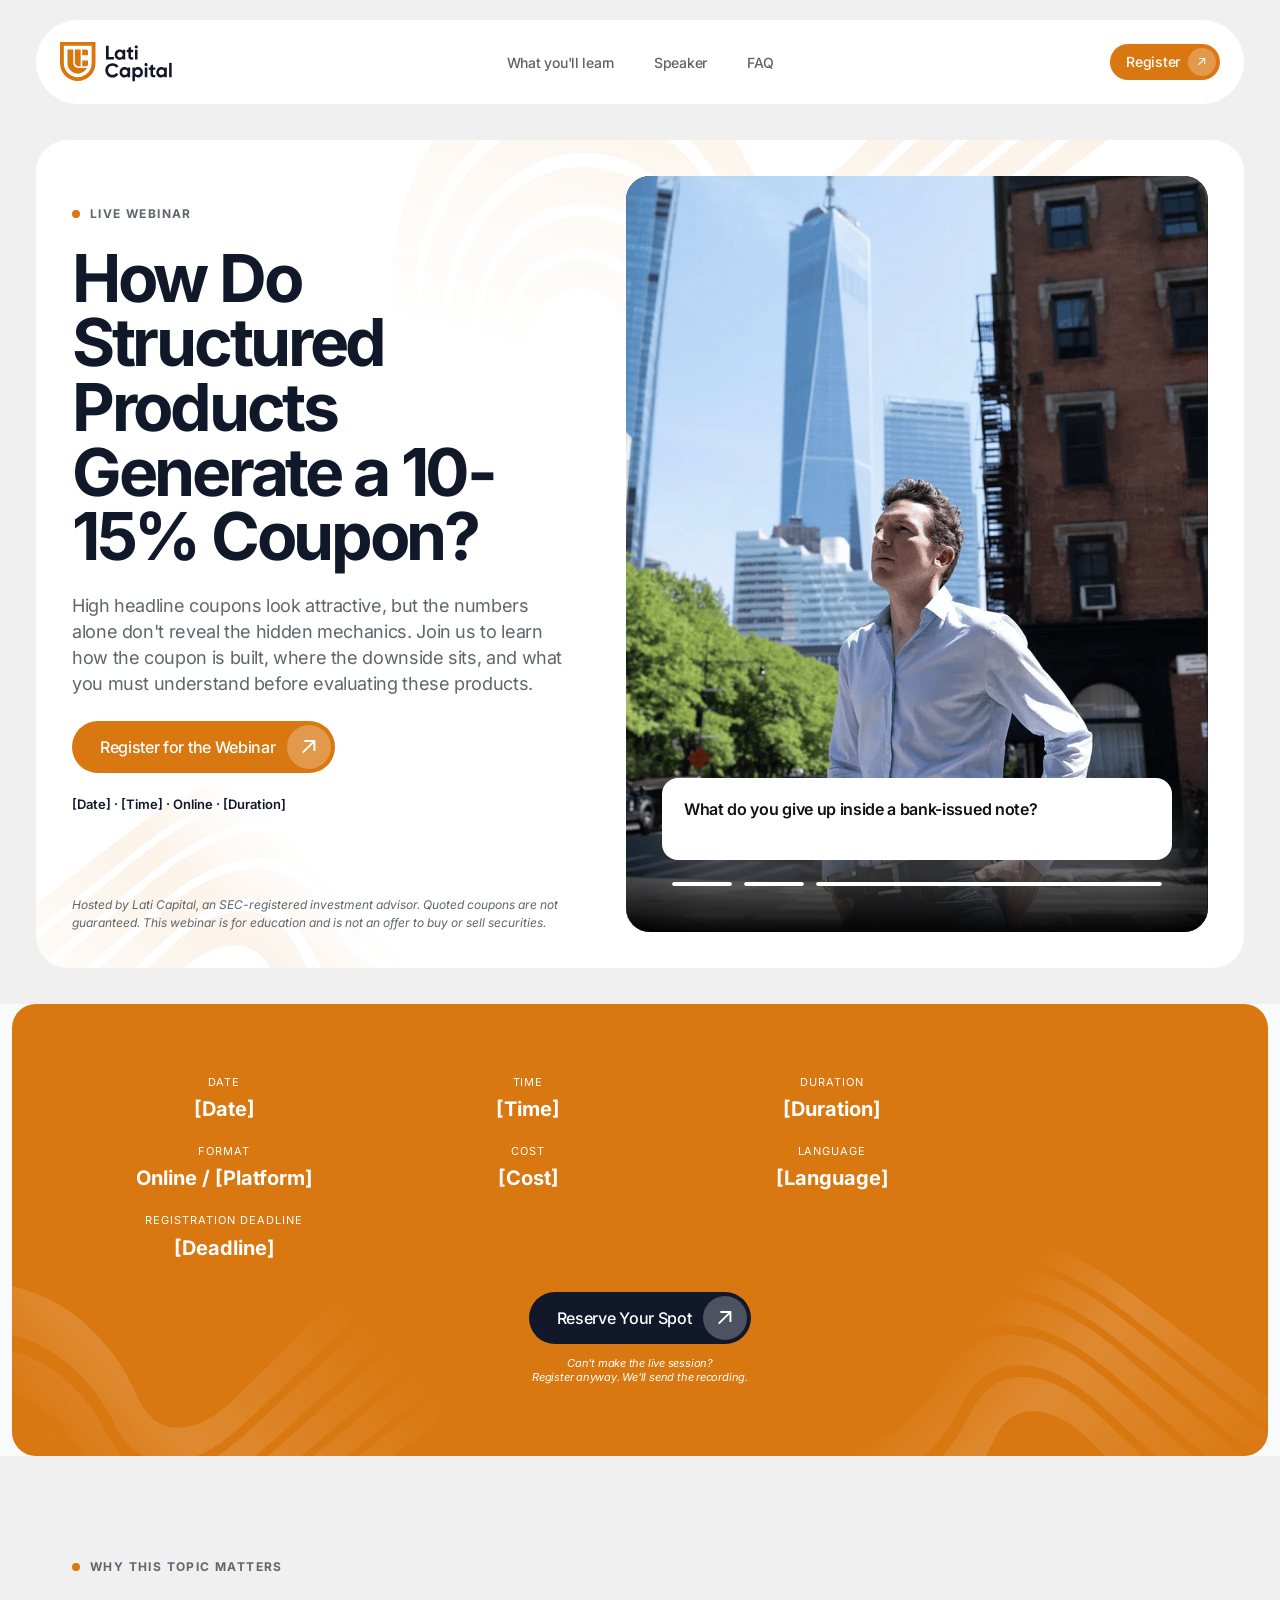
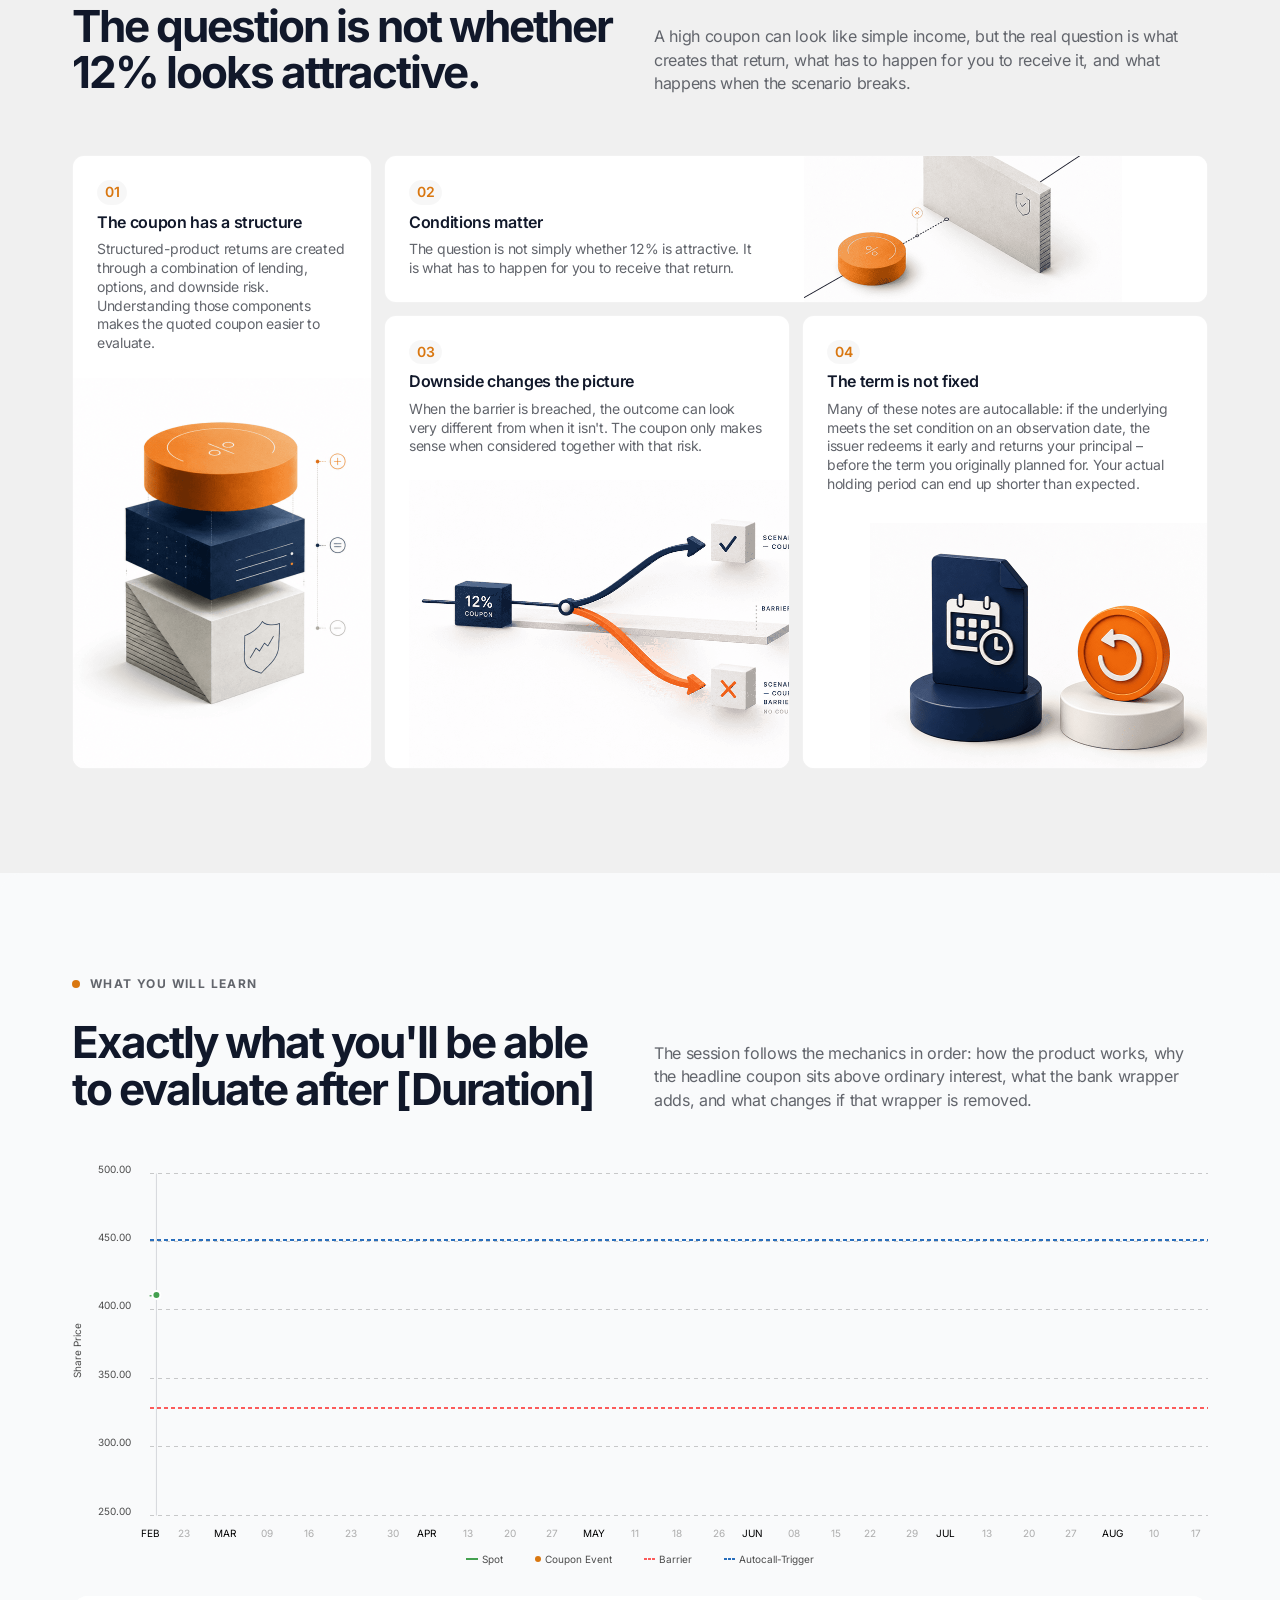
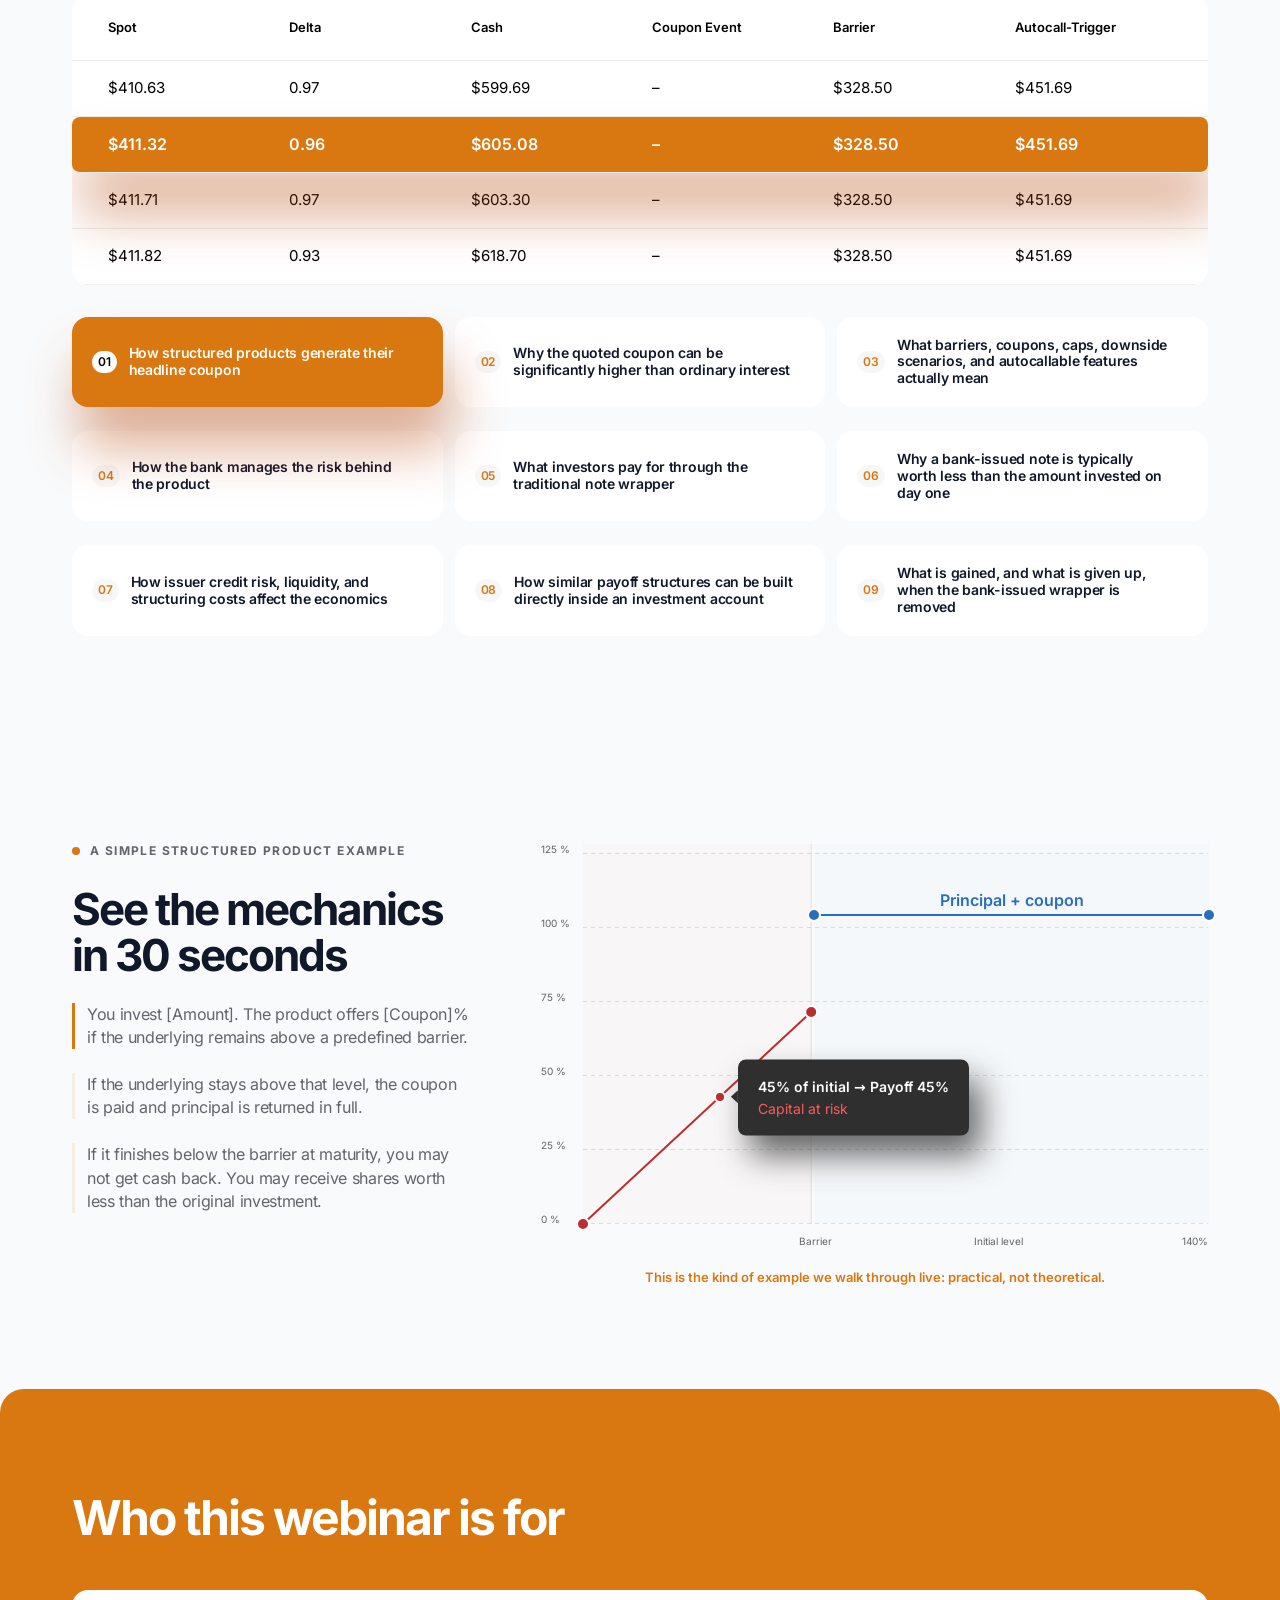
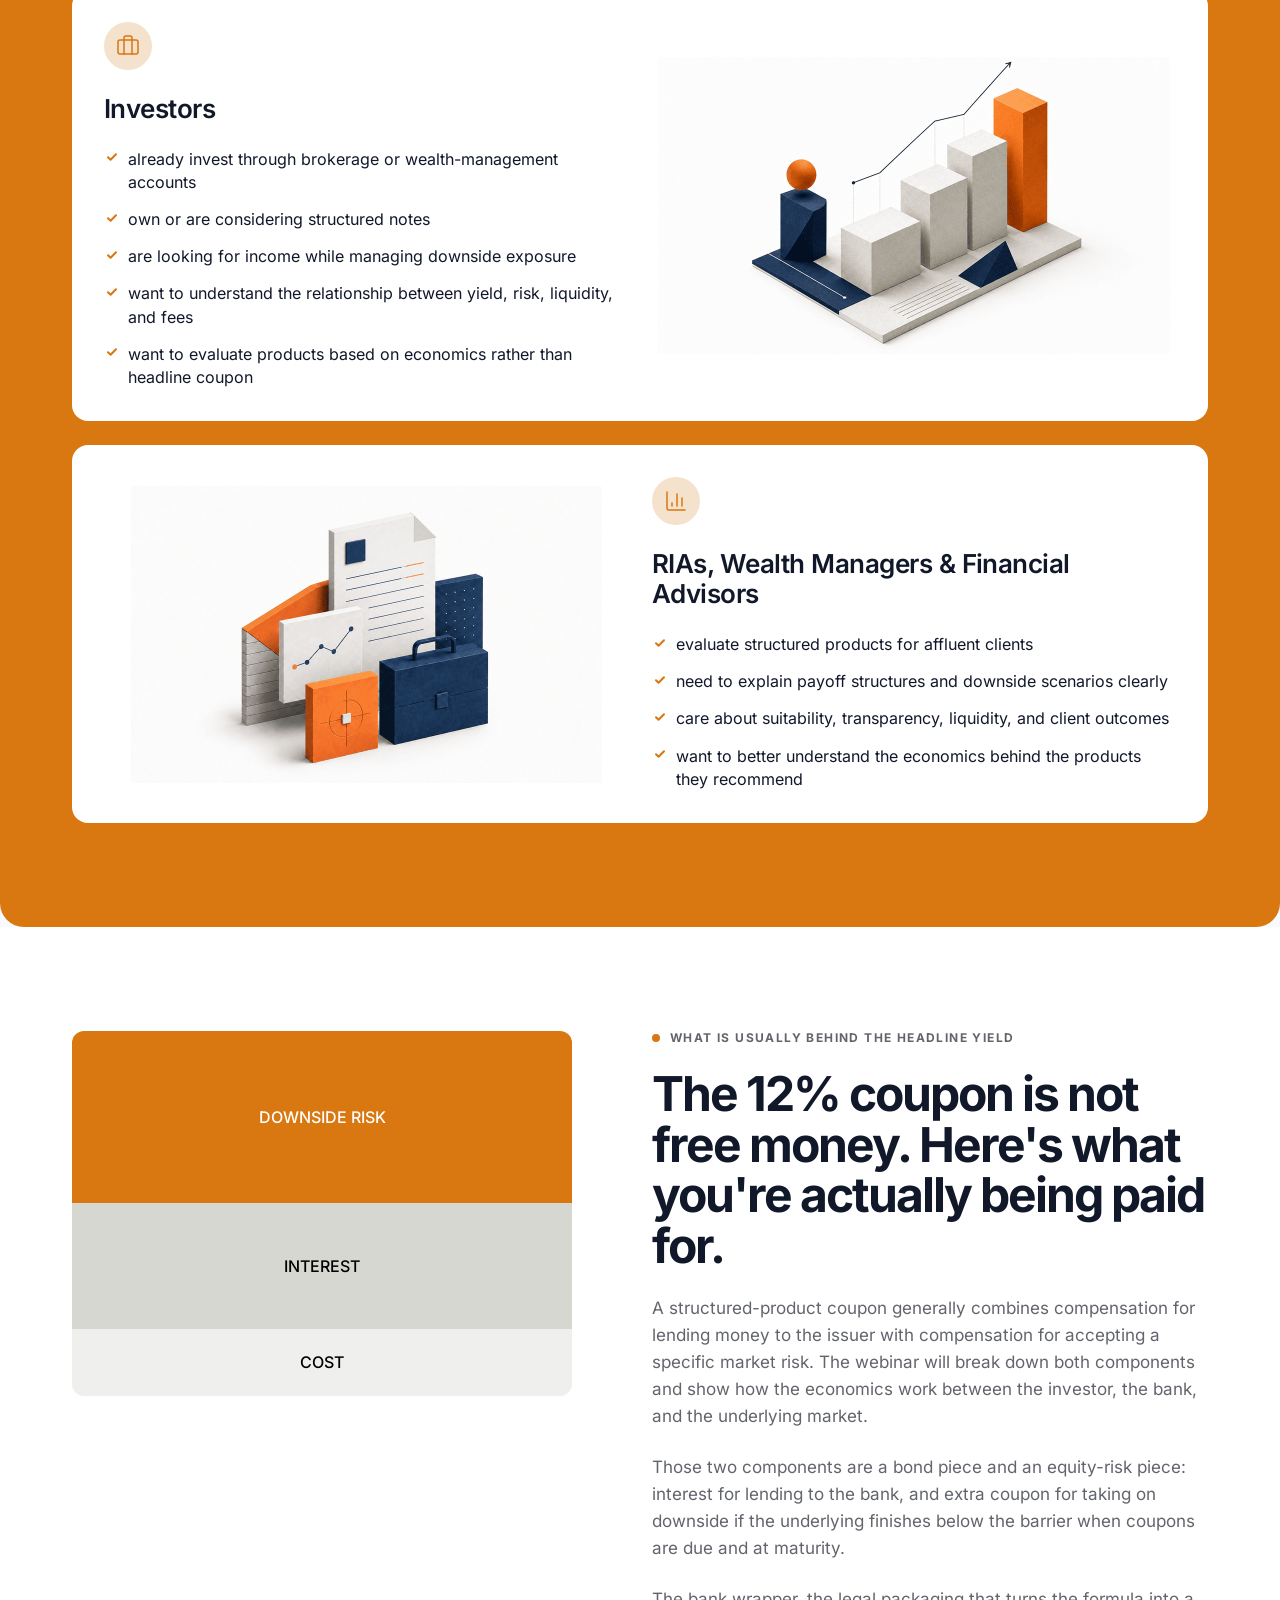
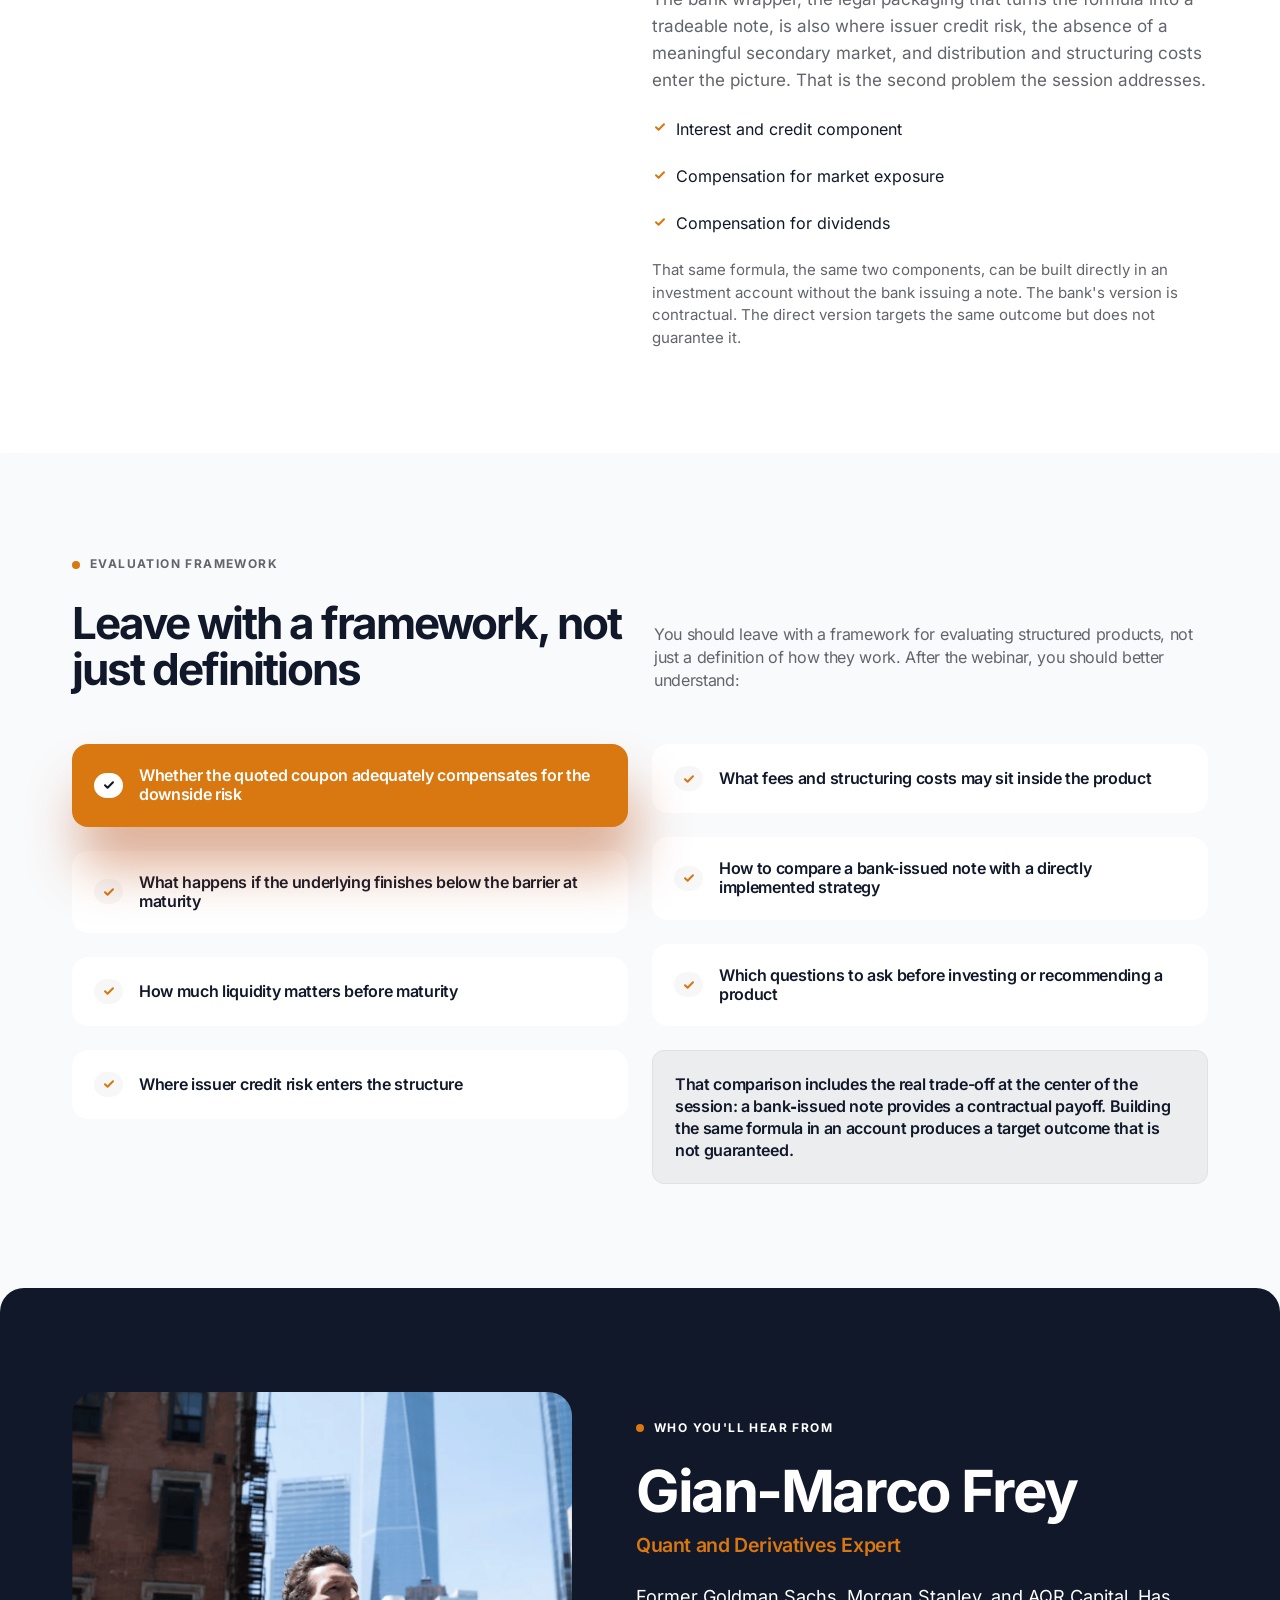
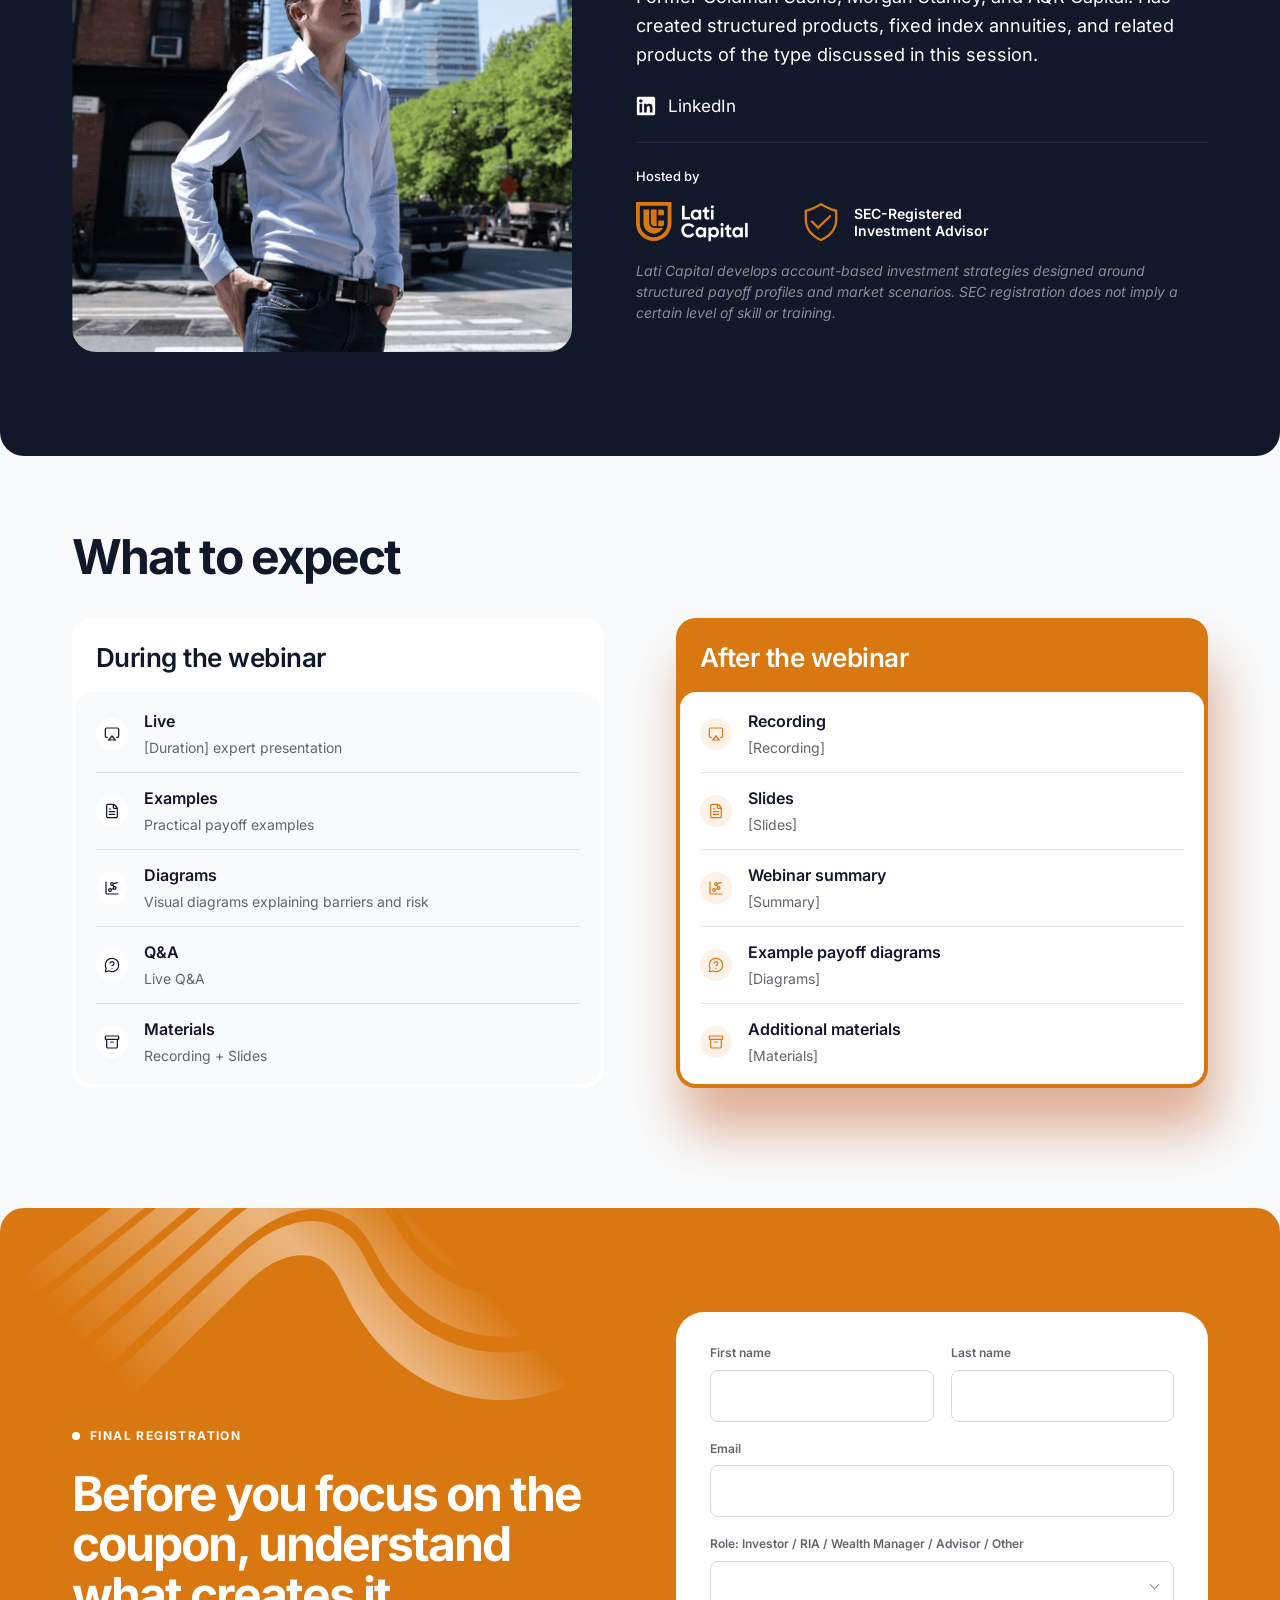
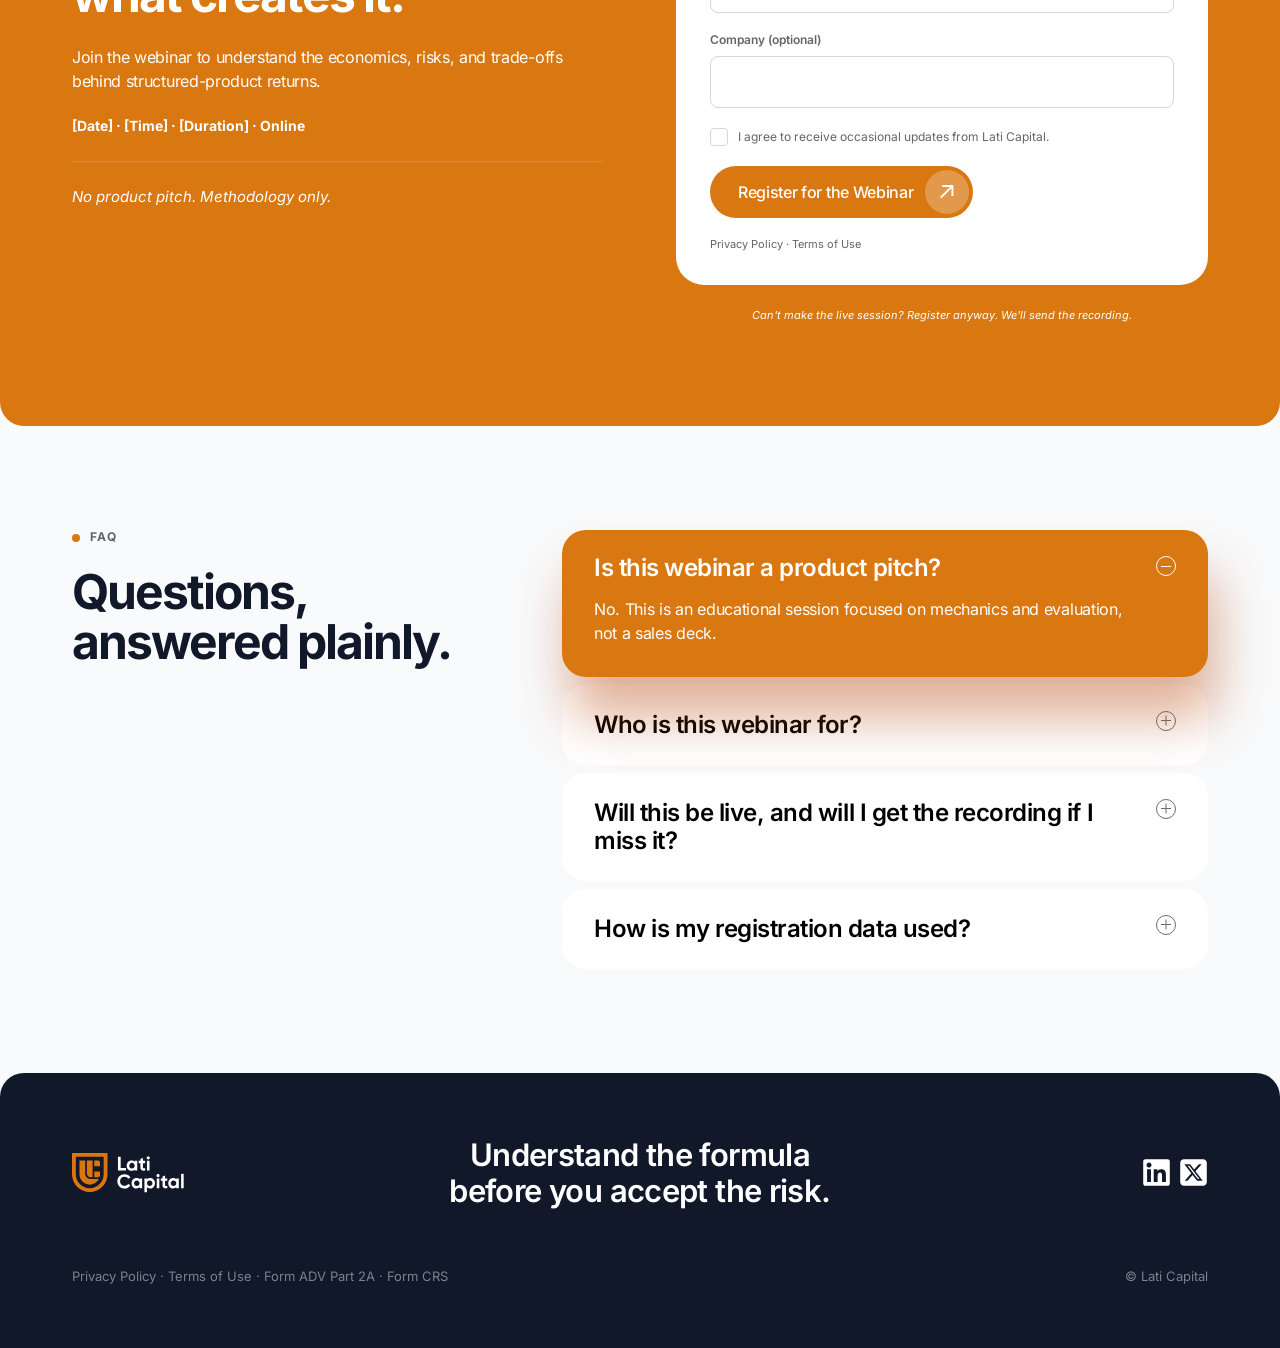
==== theme/index.html @ d8cc3507 "Lati Capital webinar landing: WordPress theme and static preview - Hand-coded WordPress theme (no pa" ====
<!doctype html>
<html lang="en">

<head>
  <meta charset="utf-8">
  <meta name="viewport" content="width=device-width, initial-scale=1">
  <title>How Do Structured Products Generate a 10-15% Coupon? | Lati Capital Webinar</title>
  <meta name="description"
    content="Educational webinar by Lati Capital: how structured products build a 10-15% coupon, where the downside sits, and how to evaluate them.">

  <link rel="preload" href="fonts/inter-latin.woff2" as="font" type="font/woff2" crossorigin>
  <link rel="preload" href="image/png/hero-image.png" as="image">

  <link rel="stylesheet" href="style/base.css?v=14">
  <link rel="stylesheet" href="style/header.css?v=14">
  <link rel="stylesheet" href="style/hero.css?v=14">
  <link rel="stylesheet" href="style/details.css?v=14">
  <link rel="stylesheet" href="style/why.css?v=14">
  <link rel="stylesheet" href="style/curriculum.css?v=14">
  <link rel="stylesheet" href="style/payoff.css?v=14">
  <link rel="stylesheet" href="style/audience.css?v=14">
  <link rel="stylesheet" href="style/headline.css?v=14">
  <link rel="stylesheet" href="style/framework.css?v=14">
  <link rel="stylesheet" href="style/speaker.css?v=14">
  <link rel="stylesheet" href="style/expect.css?v=14">
  <link rel="stylesheet" href="style/register.css?v=14">
  <link rel="stylesheet" href="style/faq.css?v=14">
  <link rel="stylesheet" href="style/footer.css?v=14">

  <script>document.documentElement.classList.add("js");</script>
</head>

<body>

  <!-- Icon sprite -->
  <svg width="0" height="0" style="position:absolute" aria-hidden="true" focusable="false">
    <!-- Arrow inside every pill button -->
    <symbol id="icon-arrow" viewBox="0 0 8 8">
      <path fill="currentColor"
        d="M0.777593 7.63636L0 6.85978L5.7821 1.07526H1.31593L1.3259 0H7.63636V6.3122H6.54973L6.5597 1.85184L0.777593 7.63636Z" />
    </symbol>
    <symbol id="icon-check" viewBox="0 0 16 16">
      <path d="M4 8.2 6.6 10.8 12 5.2" fill="none" stroke="currentColor" stroke-width="2" stroke-linecap="round"
        stroke-linejoin="round" />
    </symbol>
    <symbol id="icon-airplay" viewBox="0 0 16 16">
      <path
        d="M3.33317 11.3333H2.66645C2.3128 11.3333 1.97363 11.1929 1.72356 10.9428C1.47349 10.6928 1.33301 10.3536 1.33301 10V3.33333C1.33301 2.97971 1.47349 2.64057 1.72356 2.39052C1.97363 2.14048 2.3128 2 2.66645 2H13.334C13.6876 2 14.0268 2.14048 14.2769 2.39052C14.5269 2.64057 14.6674 2.97971 14.6674 3.33333V10C14.6674 10.3536 14.5269 10.6928 14.2769 10.9428C14.0268 11.1929 13.6876 11.3333 13.334 11.3333H12.6672M8.00021 10L11.3338 14H4.66661L8.00021 10Z"
        fill="none" stroke="currentColor" stroke-width="1.23636" stroke-linecap="round" />
    </symbol>
    <symbol id="icon-play" viewBox="0 0 16 16">
      <path d="M4.667 2.667 12.667 8l-8 5.333V2.667Z" fill="none" stroke="currentColor" stroke-width="1.33"
        stroke-linejoin="round" />
    </symbol>
    <symbol id="icon-file" viewBox="0 0 16 16">
      <path
        d="M9.33299 1.33301H4.00019C3.64661 1.33301 3.3075 1.4735 3.05748 1.72357C2.80745 1.97363 2.66699 2.3128 2.66699 2.66645V13.334C2.66699 13.6876 2.80745 14.0268 3.05748 14.2769C3.3075 14.5269 3.64661 14.6674 4.00019 14.6674H11.9994C12.353 14.6674 12.6921 14.5269 12.9421 14.2769C13.1921 14.0268 13.3326 13.6876 13.3326 13.334V5.33333M9.33299 1.33301C9.54401 1.33267 9.753 1.37408 9.94795 1.45487C10.1429 1.53565 10.3199 1.65421 10.4689 1.80371L12.8606 4.19591C13.0105 4.34492 13.1294 4.52216 13.2104 4.71739C13.2914 4.91261 13.3329 5.12196 13.3326 5.33333M9.33299 1.33301V4.66661C9.33299 4.84343 9.40322 5.01301 9.52823 5.13805C9.65324 5.26308 9.8228 5.33333 9.99959 5.33333L13.3326 5.33333M6.66659 6.00005H5.33339M10.6662 8.66693H5.33339M10.6662 11.3338H5.33339"
        fill="none" stroke="currentColor" stroke-width="1.23636" stroke-linecap="round" />
    </symbol>
    <symbol id="icon-diagram" viewBox="0 0 16 16">
      <path
        d="M8.73991 5.10938L9.92658 6.89071M9.44126 8.52539L7.22526 9.47472M13.3333 2.66667L9.29329 3.67667M2 2V12.6667C2 13.0203 2.14048 13.3594 2.39052 13.6095C2.64057 13.8595 2.97971 14 3.33333 14H14M9.33333 4C9.33333 4.73638 8.73638 5.33333 8 5.33333C7.26362 5.33333 6.66667 4.73638 6.66667 4C6.66667 3.26362 7.26362 2.66667 8 2.66667C8.73638 2.66667 9.33333 3.26362 9.33333 4ZM12 8C12 8.73638 11.403 9.33333 10.6667 9.33333C9.93029 9.33333 9.33333 8.73638 9.33333 8C9.33333 7.26362 9.93029 6.66667 10.6667 6.66667C11.403 6.66667 12 7.26362 12 8ZM7.33333 10C7.33333 10.7364 6.73638 11.3333 6 11.3333C5.26362 11.3333 4.66667 10.7364 4.66667 10C4.66667 9.26362 5.26362 8.66667 6 8.66667C6.73638 8.66667 7.33333 9.26362 7.33333 10Z"
        fill="none" stroke="currentColor" stroke-width="1.23636" stroke-linecap="round" />
    </symbol>
    <symbol id="icon-question" viewBox="0 0 16 16">
      <path
        d="M6.05994 5.99974C6.21669 5.55415 6.52608 5.17842 6.93331 4.93909C7.34055 4.69975 7.81934 4.61227 8.2849 4.69212C8.75046 4.77198 9.17273 5.01402 9.47693 5.37538C9.78113 5.73674 9.94762 6.1941 9.94691 6.66646C9.94691 7.99989 7.94676 8.6666 7.94676 8.6666M8.0002 11.3337H8.00687M1.99419 10.8948C2.09222 11.1421 2.11405 11.4131 2.05686 11.6729L1.3468 13.8664C1.32392 13.9776 1.32984 14.0929 1.36399 14.2012C1.39814 14.3095 1.45939 14.4073 1.54193 14.4853C1.62447 14.5633 1.72557 14.6189 1.83564 14.6469C1.94571 14.6748 2.0611 14.6742 2.17087 14.6451L4.44638 13.9797C4.69154 13.9311 4.94544 13.9523 5.1791 14.0411C6.60281 14.7059 8.21559 14.8466 9.7329 14.4382C11.2502 14.0299 12.5745 13.0988 13.4722 11.8091C14.3699 10.5195 14.7833 8.95429 14.6394 7.38961C14.4955 5.82492 13.8036 4.36134 12.6857 3.25707C11.5679 2.15281 10.096 1.47884 8.52962 1.35407C6.96329 1.2293 5.40321 1.66175 4.12465 2.57512C2.84609 3.48849 1.9312 4.82408 1.54141 6.34626C1.15162 7.86843 1.31198 9.47936 1.99419 10.8948Z"
        fill="none" stroke="currentColor" stroke-width="1.23636" stroke-linecap="round" />
    </symbol>
    <symbol id="icon-archive" viewBox="0 0 16 16">
      <path
        d="M2.66645 5.33333V12.6667C2.66645 13.0203 2.80693 13.3594 3.057 13.6095C3.30707 13.8595 3.64624 14 3.99989 14H12.0005C12.3542 14 12.6933 13.8595 12.9434 13.6095C13.1935 13.3594 13.334 13.0203 13.334 12.6667V5.33333M6.66677 8H9.33365M1.99973 2H14.0007C14.3689 2 14.6674 2.29848 14.6674 2.66667V4.66667C14.6674 5.03486 14.3689 5.33333 14.0007 5.33333H1.99973C1.63151 5.33333 1.33301 5.03486 1.33301 4.66667V2.66667C1.33301 2.29848 1.63151 2 1.99973 2Z"
        fill="none" stroke="currentColor" stroke-width="1.23636" stroke-linecap="round" />
    </symbol>
    <symbol id="icon-briefcase" viewBox="0 0 24 24">
      <g fill="none" stroke="currentColor" stroke-width="1.5" stroke-linecap="round" stroke-linejoin="round">
        <path d="M16 20V4a2 2 0 0 0-2-2h-4a2 2 0 0 0-2 2v16" />
        <rect width="20" height="14" x="2" y="6" rx="2" />
      </g>
    </symbol>
    <symbol id="icon-chart" viewBox="0 0 24 24">
      <g fill="none" stroke="currentColor" stroke-width="1.5" stroke-linecap="round" stroke-linejoin="round">
        <path d="M3 3v16a2 2 0 0 0 2 2h16" />
        <path d="M18 17V9" />
        <path d="M13 17V5" />
        <path d="M8 17v-3" />
      </g>
    </symbol>
  </svg>

  <!-- ======================= Header ======================= -->
  <header class="site-header" data-header>
    <div class="site-header__inner">
      <div class="site-header__bar">
        <a class="site-header__logo" href="#top" aria-label="Lati Capital — back to top">
          <img src="image/svg/logo.svg" width="118" height="40" alt="Lati Capital">
        </a>

        <nav class="site-header__nav" aria-label="Main">
          <ul class="site-header__menu">
            <li><a href="#learn">What you'll learn</a></li>
            <li><a href="#speaker">Speaker</a></li>
            <li><a href="#faq">FAQ</a></li>
          </ul>
        </nav>

        <div class="site-header__actions">
          <a class="btn btn--sm site-header__cta" href="#register">
            Register
            <span class="btn__icon" aria-hidden="true"><svg>
                <use href="#icon-arrow" />
              </svg></span>
          </a>
          <button class="site-header__burger" type="button" aria-expanded="false" aria-controls="mobile-menu"
            aria-label="Open menu" data-menu-toggle>
            <span></span>
          </button>
        </div>
      </div>
    </div>

    <!-- Tablet / mobile menu -->
    <div class="menu-backdrop" data-menu-backdrop aria-hidden="true"></div>
    <div class="mobile-menu" id="mobile-menu" data-menu hidden>
      <ul class="mobile-menu__list">
        <li><a href="#learn">What you'll learn</a></li>
        <li><a href="#speaker">Speaker</a></li>
        <li><a href="#faq">FAQ</a></li>
      </ul>
      <a class="btn mobile-menu__cta" href="#register">
        Register for the Webinar
        <span class="btn__icon" aria-hidden="true"><svg>
            <use href="#icon-arrow" />
          </svg></span>
      </a>
    </div>
  </header>

  <main id="top">

    <!-- ======================= Hero ======================= -->
    <section class="hero" aria-labelledby="hero-title">
      <div class="hero__card">
        <img class="hero__lines hero__lines--top" src="image/svg/hero-lines-top.svg" alt="" aria-hidden="true">
        <img class="hero__lines hero__lines--bottom" src="image/svg/hero-lines-bottom.svg" alt="" aria-hidden="true">

        <div class="hero__inner container">
          <div class="hero__copy">
            <div class="hero__main">
              <p class="eyebrow">Live webinar</p>
              <h1 class="hero__title" id="hero-title">How Do Structured Products Generate a 10-15% Coupon?</h1>
              <p class="hero__lead">High headline coupons look attractive, but the numbers alone don't reveal the hidden
                mechanics. Join us to learn how the coupon is built, where the downside sits, and what you must
                understand before evaluating these products.</p>
              <a class="btn btn--block-mobile" href="#register">
                Register for the Webinar
                <span class="btn__icon" aria-hidden="true"><svg>
                    <use href="#icon-arrow" />
                  </svg></span>
              </a>
              <p class="hero__meta">[Date] · [Time] · Online · [Duration]</p>
            </div>

            <p class="hero__disclaimer">Hosted by Lati Capital, an SEC-registered investment advisor. Quoted coupons are
              not guaranteed. This webinar is for education and is not an offer to buy or sell securities.</p>
          </div>

          <div class="hero-slider" data-hero-slider data-duration="6000" aria-roledescription="carousel"
            aria-label="Webinar highlights">
            <div class="hero-slider__slides">
              <!-- TODO: replace slides 2–3 with their own photos when provided -->
              <figure class="hero-slider__slide is-active" data-slide>
                <img src="image/png/hero-image.png" width="1084" height="1512" alt="Gian-Marco Frey in Lower Manhattan"
                  fetchpriority="high">
              </figure>
              <figure class="hero-slider__slide" data-slide aria-hidden="true">
                <img src="image/png/hero-image.png" width="1084" height="1512" alt="" loading="lazy">
              </figure>
              <figure class="hero-slider__slide" data-slide aria-hidden="true">
                <img src="image/png/hero-image.png" width="1084" height="1512" alt="" loading="lazy">
              </figure>
            </div>

            <div class="hero-slider__captions" aria-live="polite">
              <p class="hero-slider__caption is-active" data-caption>Where does a 10-15%+ structured product yield
                actually come from?</p>
              <p class="hero-slider__caption" data-caption>What happens to your principal if the barrier is breached?
              </p>
              <p class="hero-slider__caption" data-caption>What do you give up inside a bank-issued note?</p>
            </div>

            <div class="hero-slider__progress">
              <button class="hero-slider__bar is-active" type="button" data-bar aria-label="Show slide 1"><span
                  class="hero-slider__bar-fill"></span></button>
              <button class="hero-slider__bar" type="button" data-bar aria-label="Show slide 2"><span
                  class="hero-slider__bar-fill"></span></button>
              <button class="hero-slider__bar" type="button" data-bar aria-label="Show slide 3"><span
                  class="hero-slider__bar-fill"></span></button>
            </div>
          </div>
        </div>
      </div>
    </section>

    <!-- ======================= Webinar details ======================= -->
    <section class="details" aria-label="Webinar details">
      <div class="details__card">
        <img class="details__lines details__lines--left" src="image/svg/details-lines-left.svg" alt=""
          aria-hidden="true">
        <img class="details__lines details__lines--right" src="image/svg/details-lines-right.svg" alt=""
          aria-hidden="true">

        <div class="details__inner container">
          <dl class="details__list">
            <div class="details__item">
              <dt class="details__label">Date</dt>
              <dd class="details__value">[Date]</dd>
            </div>
            <div class="details__item">
              <dt class="details__label">Time</dt>
              <dd class="details__value">[Time]</dd>
            </div>
            <div class="details__item">
              <dt class="details__label">Duration</dt>
              <dd class="details__value">[Duration]</dd>
            </div>
            <div class="details__item">
              <dt class="details__label">Format</dt>
              <dd class="details__value">Online / [Platform]</dd>
            </div>
            <div class="details__item">
              <dt class="details__label">Cost</dt>
              <dd class="details__value">[Cost]</dd>
            </div>
            <div class="details__item">
              <dt class="details__label">Language</dt>
              <dd class="details__value">[Language]</dd>
            </div>
            <div class="details__item">
              <dt class="details__label">Registration deadline</dt>
              <dd class="details__value">[Deadline]</dd>
            </div>
          </dl>

          <div class="details__cta">
            <a class="btn btn--dark btn--block-mobile" href="#register">
              Reserve Your Spot
              <span class="btn__icon" aria-hidden="true"><svg>
                  <use href="#icon-arrow" />
                </svg></span>
            </a>
            <p class="details__note">Can't make the live session?<br> Register anyway. We'll send the recording.</p>
          </div>
        </div>
      </div>
    </section>

    <!-- ======================= Why this topic matters ======================= -->
    <section class="section section--alt why" aria-labelledby="why-title">
      <div class="container why__inner">
        <div class="section-head">
          <div class="section-head__main">
            <p class="eyebrow">Why this topic matters</p>
            <h2 class="section-title" id="why-title">The question is not whether 12% looks attractive.</h2>
          </div>
          <p class="section-head__lead section-lead">A high coupon can look like simple income, but the real question is
            what creates that return, what has to happen for you to receive it, and what happens when the scenario
            breaks.</p>
        </div>

        <div class="why-grid">
          <article class="why-card why-card--structure">
            <div class="why-card__text">
              <span class="num-tag">01</span>
              <h3 class="why-card__title">The coupon has a structure</h3>
              <p class="why-card__desc">Structured-product returns are created through a combination of lending,
                options, and downside risk. Understanding those components makes the quoted coupon easier to evaluate.
              </p>
            </div>
            <div class="why-card__media">
              <img src="image/png/why-structure.png" width="596" height="780" alt="" loading="lazy">
            </div>
          </article>

          <div class="why-grid__side">
            <article class="why-card why-card--conditions">
              <div class="why-card__text">
                <span class="num-tag">02</span>
                <h3 class="why-card__title">Conditions matter</h3>
                <p class="why-card__desc">The question is not simply whether 12% is attractive. It is what has to happen
                  for you to receive that return.</p>
              </div>
              <div class="why-card__media">
                <img src="image/png/why-conditions.png" width="680" height="476" alt="" loading="lazy">
              </div>
            </article>

            <div class="why-grid__row">
              <article class="why-card why-card--downside">
                <div class="why-card__text">
                  <span class="num-tag">03</span>
                  <h3 class="why-card__title">Downside changes the picture</h3>
                  <p class="why-card__desc">When the barrier is breached, the outcome can look very different from when
                    it isn't. The coupon only makes sense when considered together with that risk.</p>
                </div>
                <div class="why-card__media">
                  <picture>
                    <source media="(max-width: 767px)" srcset="image/png/Rectangle.png" width="722" height="360">
                    <img src="image/png/why-downside.png" width="872" height="574" alt="" loading="lazy">
                  </picture>
                </div>
              </article>

              <article class="why-card why-card--term">
                <div class="why-card__text">
                  <span class="num-tag">04</span>
                  <h3 class="why-card__title">The term is not fixed</h3>
                  <p class="why-card__desc">Many of these notes are autocallable: if the underlying meets the set
                    condition on an observation date, the issuer redeems it early and returns your principal – before
                    the term you originally planned for. Your actual holding period can end up shorter than expected.
                  </p>
                </div>
                <div class="why-card__media">
                  <img src="image/png/why-term.png" width="702" height="526" alt="" loading="lazy">
                </div>
              </article>
            </div>
          </div>
        </div>
      </div>
    </section>

    <!-- ======================= What you will learn ======================= -->
    <section class="section curriculum" id="learn" aria-labelledby="learn-title">
      <div class="container curriculum__inner">
        <div class="section-head">
          <div class="section-head__main">
            <p class="eyebrow">What you will learn</p>
            <h2 class="section-title" id="learn-title">Exactly what you'll be able to evaluate after [Duration]</h2>
          </div>
          <p class="section-head__lead section-lead">The session follows the mechanics in order: how the product works,
            why the headline coupon sits above ordinary interest, what the bank wrapper adds, and what changes if that
            wrapper is removed.</p>
        </div>

        <div class="curriculum__body">
          <figure class="price-chart" data-price-chart
            aria-label="Example note: underlying share price with coupon events, barrier and autocall trigger">
            <div class="price-chart__frame">
              <span class="price-chart__y-title">Share Price</span>
              <div class="price-chart__area">
                <div class="price-chart__grid" data-grid data-min="250" data-max="500">
                  <div class="price-chart__row"><span>500.00</span></div>
                  <div class="price-chart__row"><span>450.00</span></div>
                  <div class="price-chart__row"><span>400.00</span></div>
                  <div class="price-chart__row"><span>350.00</span></div>
                  <div class="price-chart__row"><span>300.00</span></div>
                  <div class="price-chart__row"><span>250.00</span></div>
                  <div class="price-chart__plot">
                    <svg class="price-chart__svg" data-svg aria-hidden="true"></svg>
                  </div>
                </div>
                <div class="price-chart__x" data-x-axis aria-hidden="true"></div>
              </div>
            </div>
            <ul class="price-chart__legend">
              <li><span class="legend-key legend-key--spot"></span>Spot</li>
              <li><span class="legend-key legend-key--coupon"></span>Coupon Event</li>
              <li><span class="legend-key legend-key--barrier"></span>Barrier</li>
              <li><span class="legend-key legend-key--autocall"></span>Autocall-Trigger</li>
            </ul>
          </figure>

          <div class="note-table" data-note-table role="table" aria-label="Example note data">
            <div class="note-table__row note-table__head" role="row">
              <span role="columnheader">Spot</span>
              <span role="columnheader">Delta</span>
              <span role="columnheader">Cash</span>
              <span role="columnheader">Coupon Event</span>
              <span role="columnheader">Barrier</span>
              <span role="columnheader">Autocall-Trigger</span>
            </div>
            <div class="note-table__viewport">
              <div class="note-table__body" data-rows role="rowgroup"></div>
            </div>
          </div>

          <ol class="learn-grid" data-learn-grid>
            <li class="learn-card is-active"><span class="learn-card__num">01</span><span class="learn-card__title">How
                structured products generate their headline coupon</span></li>
            <li class="learn-card"><span class="learn-card__num">02</span><span class="learn-card__title">Why the quoted
                coupon can be significantly higher than ordinary interest</span></li>
            <li class="learn-card"><span class="learn-card__num">03</span><span class="learn-card__title">What barriers,
                coupons, caps, downside scenarios, and autocallable features actually mean</span></li>
            <li class="learn-card"><span class="learn-card__num">04</span><span class="learn-card__title">How the bank
                manages the risk behind the product</span></li>
            <li class="learn-card"><span class="learn-card__num">05</span><span class="learn-card__title">What investors
                pay for through the traditional note wrapper</span></li>
            <li class="learn-card"><span class="learn-card__num">06</span><span class="learn-card__title">Why a
                bank-issued note is typically worth less than the amount invested on day one</span></li>
            <li class="learn-card"><span class="learn-card__num">07</span><span class="learn-card__title">How issuer
                credit risk, liquidity, and structuring costs affect the economics</span></li>
            <li class="learn-card"><span class="learn-card__num">08</span><span class="learn-card__title">How similar
                payoff structures can be built directly inside an investment account</span></li>
            <li class="learn-card"><span class="learn-card__num">09</span><span class="learn-card__title">What is
                gained, and what is given up, when the bank-issued wrapper is removed</span></li>
          </ol>
        </div>
      </div>
    </section>

    <!-- ======================= Payoff example ======================= -->
    <section class="section payoff" aria-labelledby="payoff-title">
      <div class="container payoff__inner">
        <div class="payoff__copy">
          <div class="payoff__head">
            <p class="eyebrow">A simple structured product example</p>
            <h2 class="section-title" id="payoff-title">See the mechanics in 30 seconds</h2>
          </div>
          <p class="payoff-step is-active" data-step data-level="45" tabindex="0">You invest [Amount]. The product
            offers [Coupon]% if the underlying remains above a predefined barrier.</p>
          <p class="payoff-step" data-step data-level="120" data-zone="safe" tabindex="0">If the underlying stays above
            that level, the coupon is paid and principal is returned in full.</p>
          <p class="payoff-step" data-step data-level="30" data-zone="risk" tabindex="0">If it finishes below the
            barrier at maturity, you may not get cash back. You may receive shares worth less than the original
            investment.</p>
        </div>

        <div class="payoff__visual">
          <figure class="payoff-chart" data-payoff
            aria-label="Payoff at maturity: below the barrier the payoff follows the underlying; at or above it, principal plus coupon is paid">
            <div class="payoff-chart__grid" aria-hidden="true">
              <div class="payoff-chart__row"><span>125 %</span></div>
              <div class="payoff-chart__row"><span>100 %</span></div>
              <div class="payoff-chart__row"><span>75 %</span></div>
              <div class="payoff-chart__row"><span>50 %</span></div>
              <div class="payoff-chart__row"><span>25 %</span></div>
              <div class="payoff-chart__row"><span>0 %</span></div>
            </div>
            <div class="payoff-chart__x" aria-hidden="true">
              <span>0%</span><span>Barrier</span><span>Initial level</span><span>140%</span>
            </div>

            <div class="payoff-chart__plot" data-plot>
              <!-- 786 x 380 at 1440. x and y in % of the plot: 0 % payoff = 100%, payoff at barrier = 44.21%, principal + coupon = 18.68% -->
              <svg class="payoff-chart__svg" aria-hidden="true">
                <rect x="0" y="0" width="36.39%" height="99.74%" fill="#bb2e2e" opacity="0.02" />
                <rect x="37.02%" y="0" width="62.98%" height="99.74%" fill="#2b86d1" opacity="0.02" />
                <line x1="36.45%" y1="0" x2="36.45%" y2="100%" stroke="#000" stroke-opacity="0.1" />
                <line x1="0" y1="100%" x2="36.45%" y2="44.21%" stroke="#bb2e2e" stroke-width="2" />
                <circle class="pf-dot" cx="0" cy="100%" r="6" fill="#bb2e2e" />
                <circle class="pf-dot" cx="36.45%" cy="44.21%" r="6" fill="#bb2e2e" />
              </svg>
              <!-- Principal + coupon: anchored right, length per breakpoint (--safe-w) -->
              <span class="payoff-chart__safe" aria-hidden="true">
                <span class="payoff-chart__label">Principal + coupon</span>
              </span>
              <span class="payoff-chart__point" data-point style="left:21.87%;top:66.53%"></span>
              <div class="payoff-tip" data-tip style="left:21.87%;top:66.53%" role="status">
                <span class="payoff-tip__title" data-tip-title>45% of initial → Payoff 45%</span>
                <span class="payoff-tip__sub" data-tip-sub>Capital at risk</span>
              </div>
            </div>
          </figure>
          <p class="payoff__note">This is the kind of example we walk through live: practical, not theoretical.</p>
        </div>
      </div>
    </section>

    <!-- ======================= Who this webinar is for ======================= -->
    <section class="section audience" aria-labelledby="audience-title">
      <div class="container audience__inner">
        <h2 class="audience__title" id="audience-title">Who this webinar is for</h2>

        <div class="audience__cards">
          <article class="audience-card">
            <div class="audience-card__body">
              <span class="audience-card__icon" aria-hidden="true"><svg>
                  <use href="#icon-briefcase" />
                </svg></span>
              <h3 class="audience-card__title">Investors</h3>
              <ul class="check-list audience-card__list">
                <li><svg aria-hidden="true">
                    <use href="#icon-check" />
                  </svg>already invest through brokerage or wealth-management accounts</li>
                <li><svg aria-hidden="true">
                    <use href="#icon-check" />
                  </svg>own or are considering structured notes</li>
                <li><svg aria-hidden="true">
                    <use href="#icon-check" />
                  </svg>are looking for income while managing downside exposure</li>
                <li><svg aria-hidden="true">
                    <use href="#icon-check" />
                  </svg>want to understand the relationship between yield, risk, liquidity, and fees</li>
                <li><svg aria-hidden="true">
                    <use href="#icon-check" />
                  </svg>want to evaluate products based on economics rather than headline coupon</li>
              </ul>
            </div>
            <div class="audience-card__media">
              <img src="image/png/audience-investors.png" width="1024" height="594" alt="" loading="lazy">
            </div>
          </article>

          <article class="audience-card audience-card--flip">
            <div class="audience-card__body">
              <span class="audience-card__icon" aria-hidden="true"><svg>
                  <use href="#icon-chart" />
                </svg></span>
              <h3 class="audience-card__title">RIAs, Wealth Managers &amp; Financial Advisors</h3>
              <ul class="check-list audience-card__list">
                <li><svg aria-hidden="true">
                    <use href="#icon-check" />
                  </svg>evaluate structured products for affluent clients</li>
                <li><svg aria-hidden="true">
                    <use href="#icon-check" />
                  </svg>need to explain payoff structures and downside scenarios clearly</li>
                <li><svg aria-hidden="true">
                    <use href="#icon-check" />
                  </svg>care about suitability, transparency, liquidity, and client outcomes</li>
                <li><svg aria-hidden="true">
                    <use href="#icon-check" />
                  </svg>want to better understand the economics behind the products they recommend</li>
              </ul>
            </div>
            <div class="audience-card__media">
              <img src="image/png/audience-advisors.png" width="942" height="594" alt="" loading="lazy">
            </div>
          </article>
        </div>
      </div>
    </section>

    <!-- ======================= What is usually behind the headline yield ======================= -->
    <section class="section headline" aria-labelledby="headline-title">
      <div class="container headline__inner">
        <div class="coupon-stack" data-reveal aria-hidden="true">
          <div class="coupon-stack__part coupon-stack__part--risk">Downside risk</div>
          <div class="coupon-stack__part coupon-stack__part--interest">Interest</div>
          <div class="coupon-stack__part coupon-stack__part--cost">Cost</div>
        </div>

        <div class="headline__copy">
          <p class="eyebrow">What is usually behind the headline yield</p>
          <h2 class="headline__title" id="headline-title">The 12% coupon is not free money. Here's what you're actually
            being paid for.</h2>
          <p class="headline__text">A structured-product coupon generally combines compensation for lending money to the
            issuer with compensation for accepting a specific market risk. The webinar will break down both components
            and show how the economics work between the investor, the bank, and the underlying market.</p>
          <p class="headline__text">Those two components are a bond piece and an equity-risk piece: interest for lending
            to the bank, and extra coupon for taking on downside if the underlying finishes below the barrier when
            coupons are due and at maturity.</p>
          <p class="headline__text">The bank wrapper, the legal packaging that turns the formula into a tradeable note,
            is also where issuer credit risk, the absence of a meaningful secondary market, and distribution and
            structuring costs enter the picture. That is the second problem the session addresses.</p>
          <ul class="check-list">
            <li><svg aria-hidden="true">
                <use href="#icon-check" />
              </svg>Interest and credit component</li>
            <li><svg aria-hidden="true">
                <use href="#icon-check" />
              </svg>Compensation for market exposure</li>
            <li><svg aria-hidden="true">
                <use href="#icon-check" />
              </svg>Compensation for dividends</li>
          </ul>
          <p class="headline__note">That same formula, the same two components, can be built directly in an investment
            account without the bank issuing a note. The bank's version is contractual. The direct version targets the
            same outcome but does not guarantee it.</p>
        </div>
      </div>
    </section>

    <!-- ======================= Evaluation framework ======================= -->
    <section class="section framework" aria-labelledby="framework-title">
      <div class="container framework__inner">
        <div class="section-head">
          <div class="section-head__main">
            <p class="eyebrow">Evaluation framework</p>
            <h2 class="section-title" id="framework-title">Leave with a framework, not just definitions</h2>
          </div>
          <p class="section-head__lead section-lead">You should leave with a framework for evaluating structured
            products, not just a definition of how they work. After the webinar, you should better understand:</p>
        </div>

        <div class="framework__grid" data-cycle>
          <ul class="framework__col">
            <li class="fw-card is-active" data-cycle-item><span class="fw-card__check" aria-hidden="true"><svg>
                  <use href="#icon-check" />
                </svg></span>Whether the quoted coupon adequately compensates for the downside risk</li>
            <li class="fw-card" data-cycle-item><span class="fw-card__check" aria-hidden="true"><svg>
                  <use href="#icon-check" />
                </svg></span>What happens if the underlying finishes below the barrier at maturity</li>
            <li class="fw-card" data-cycle-item><span class="fw-card__check" aria-hidden="true"><svg>
                  <use href="#icon-check" />
                </svg></span>How much liquidity matters before maturity</li>
            <li class="fw-card" data-cycle-item><span class="fw-card__check" aria-hidden="true"><svg>
                  <use href="#icon-check" />
                </svg></span>Where issuer credit risk enters the structure</li>
          </ul>
          <div class="framework__col">
            <ul class="framework__col">
              <li class="fw-card" data-cycle-item><span class="fw-card__check" aria-hidden="true"><svg>
                    <use href="#icon-check" />
                  </svg></span>What fees and structuring costs may sit inside the product</li>
              <li class="fw-card" data-cycle-item><span class="fw-card__check" aria-hidden="true"><svg>
                    <use href="#icon-check" />
                  </svg></span>How to compare a bank-issued note with a directly implemented strategy</li>
              <li class="fw-card" data-cycle-item><span class="fw-card__check" aria-hidden="true"><svg>
                    <use href="#icon-check" />
                  </svg></span>Which questions to ask before investing or recommending a product</li>
            </ul>
            <p class="framework__note">That comparison includes the real trade-off at the center of the session: a
              bank&#8209;issued note provides a contractual payoff. Building the same formula in an account produces a
              target outcome that is not guaranteed.</p>
          </div>
        </div>
      </div>
    </section>

    <!-- ======================= Who you'll hear from ======================= -->
    <section class="section speaker" id="speaker" aria-labelledby="speaker-title">
      <div class="container speaker__inner">
        <figure class="speaker__photo">
          <img src="image/png/hero-image.png" width="1084" height="1512" alt="Gian-Marco Frey" loading="lazy">
        </figure>

        <div class="speaker__content">
          <p class="eyebrow eyebrow--light">Who you'll hear from</p>
          <h2 class="speaker__name" id="speaker-title">Gian-Marco Frey</h2>
          <p class="speaker__role">Quant and Derivatives Expert</p>
          <p class="speaker__bio">Former Goldman Sachs, Morgan Stanley, and AQR Capital. Has created structured
            products, fixed index annuities, and related products of the type discussed in this session.</p>
          <!-- TODO: speaker's personal LinkedIn URL (pending from the client) -->
          <a class="speaker__link" href="#" target="_blank" rel="noopener">
            <img src="image/svg/linkedin.svg" width="20" height="20" alt="">
            LinkedIn
          </a>

          <div class="speaker__hosted">
            <p class="speaker__hosted-label">Hosted by</p>
            <div class="speaker__badges">
              <img src="image/svg/logo-light.svg" width="112" height="40" alt="Lati Capital">
              <p class="sec-badge">
                <img src="image/svg/shield-check.svg" width="42" height="42" alt="">
                <span>SEC-Registered<br>Investment Advisor</span>
              </p>
            </div>
            <p class="speaker__disclaimer">Lati Capital develops account-based investment strategies designed around
              structured payoff profiles and market scenarios. SEC registration does not imply a certain level of skill
              or training.</p>
          </div>
        </div>
      </div>
    </section>

    <!-- ======================= What to expect ======================= -->
    <section class="section expect" aria-labelledby="expect-title">
      <div class="container expect__inner">
        <h2 class="expect__title" id="expect-title">What to expect</h2>

        <div class="expect__grid">
          <article class="expect-card">
            <h3 class="expect-card__title">During the webinar</h3>
            <ul class="expect-card__list">
              <li class="expect-item">
                <span class="expect-item__icon" aria-hidden="true"><svg class="expect-item__svg--desktop">
                    <use href="#icon-airplay" />
                  </svg><svg class="expect-item__svg--mobile">
                    <use href="#icon-play" />
                  </svg></span>
                <span class="expect-item__text"><span class="expect-item__title">Live</span><span
                    class="expect-item__desc">[Duration] expert presentation</span></span>
              </li>
              <li class="expect-item">
                <span class="expect-item__icon" aria-hidden="true"><svg>
                    <use href="#icon-file" />
                  </svg></span>
                <span class="expect-item__text"><span class="expect-item__title">Examples</span><span
                    class="expect-item__desc">Practical payoff examples</span></span>
              </li>
              <li class="expect-item">
                <span class="expect-item__icon" aria-hidden="true"><svg>
                    <use href="#icon-diagram" />
                  </svg></span>
                <span class="expect-item__text"><span class="expect-item__title">Diagrams</span><span
                    class="expect-item__desc">Visual diagrams explaining barriers and risk</span></span>
              </li>
              <li class="expect-item">
                <span class="expect-item__icon" aria-hidden="true"><svg>
                    <use href="#icon-question" />
                  </svg></span>
                <span class="expect-item__text"><span class="expect-item__title">Q&amp;A</span><span
                    class="expect-item__desc">Live Q&amp;A</span></span>
              </li>
              <li class="expect-item">
                <span class="expect-item__icon" aria-hidden="true"><svg>
                    <use href="#icon-archive" />
                  </svg></span>
                <span class="expect-item__text"><span class="expect-item__title">Materials</span><span
                    class="expect-item__desc">Recording + Slides</span></span>
              </li>
            </ul>
          </article>

          <article class="expect-card expect-card--accent">
            <h3 class="expect-card__title">After the webinar</h3>
            <ul class="expect-card__list">
              <li class="expect-item">
                <span class="expect-item__icon" aria-hidden="true"><svg class="expect-item__svg--desktop">
                    <use href="#icon-airplay" />
                  </svg><svg class="expect-item__svg--mobile">
                    <use href="#icon-play" />
                  </svg></span>
                <span class="expect-item__text"><span class="expect-item__title">Recording</span><span
                    class="expect-item__desc">[Recording]</span></span>
              </li>
              <li class="expect-item">
                <span class="expect-item__icon" aria-hidden="true"><svg>
                    <use href="#icon-file" />
                  </svg></span>
                <span class="expect-item__text"><span class="expect-item__title">Slides</span><span
                    class="expect-item__desc">[Slides]</span></span>
              </li>
              <li class="expect-item">
                <span class="expect-item__icon" aria-hidden="true"><svg>
                    <use href="#icon-diagram" />
                  </svg></span>
                <span class="expect-item__text"><span class="expect-item__title">Webinar summary</span><span
                    class="expect-item__desc">[Summary]</span></span>
              </li>
              <li class="expect-item">
                <span class="expect-item__icon" aria-hidden="true"><svg>
                    <use href="#icon-question" />
                  </svg></span>
                <span class="expect-item__text"><span class="expect-item__title">Example payoff diagrams</span><span
                    class="expect-item__desc">[Diagrams]</span></span>
              </li>
              <li class="expect-item">
                <span class="expect-item__icon" aria-hidden="true"><svg>
                    <use href="#icon-archive" />
                  </svg></span>
                <span class="expect-item__text"><span class="expect-item__title">Additional materials</span><span
                    class="expect-item__desc">[Materials]</span></span>
              </li>
            </ul>
          </article>
        </div>
      </div>
    </section>

    <!-- ======================= Final registration ======================= -->
    <section class="section register" id="register" aria-labelledby="register-title">
      <img class="register__lines" src="image/svg/register-lines.svg" alt="" aria-hidden="true">

      <div class="container register__inner">
        <div class="register__copy">
          <p class="eyebrow eyebrow--light eyebrow--white-dot">Final registration</p>
          <h2 class="register__title" id="register-title">Before you focus on the coupon, understand what creates it.
          </h2>
          <p class="register__lead">Join the webinar to understand the economics, risks, and trade-offs behind
            structured-product returns.</p>
          <p class="register__meta">[Date] · [Time] · [Duration] · Online</p>
          <p class="register__note">No product pitch. Methodology only.</p>
        </div>

        <div class="register__side">
          <!-- TODO: form endpoint (email / Zoom / webinar platform / CRM) is pending from the client -->
          <form class="reg-form" action="#" method="post">
            <div class="reg-form__row">
              <label class="field">
                <span class="field__label">First name</span>
                <input class="field__control" type="text" name="first_name" autocomplete="given-name" required>
              </label>
              <label class="field">
                <span class="field__label">Last name</span>
                <input class="field__control" type="text" name="last_name" autocomplete="family-name" required>
              </label>
            </div>

            <label class="field">
              <span class="field__label">Email</span>
              <input class="field__control" type="email" name="email" autocomplete="email" required>
            </label>

            <label class="field">
              <span class="field__label">Role: Investor / RIA / Wealth Manager / Advisor / Other</span>
              <span class="field__select">
                <select class="field__control" name="role" required>
                  <option value="" selected disabled hidden></option>
                  <option>Investor</option>
                  <option>RIA</option>
                  <option>Wealth Manager</option>
                  <option>Advisor</option>
                  <option>Other</option>
                </select>
              </span>
            </label>

            <label class="field">
              <span class="field__label">Company (optional)</span>
              <input class="field__control" type="text" name="company" autocomplete="organization">
            </label>

            <label class="check">
              <input type="checkbox" name="updates" value="1">
              I agree to receive occasional updates from Lati Capital.
            </label>

            <button class="btn btn--block-mobile" type="submit">
              Register for the Webinar
              <span class="btn__icon" aria-hidden="true"><svg>
                  <use href="#icon-arrow" />
                </svg></span>
            </button>

            <p class="reg-form__legal">
              <a href="https://cms.lati-capital.com/v1/files/lati-capital/privacy-policy" target="_blank"
                rel="noopener">Privacy Policy</a> ·
              <a href="https://cms.lati-capital.com/v1/files/lati-capital/terms-of-use" target="_blank"
                rel="noopener">Terms of Use</a>
            </p>
          </form>

          <p class="register__after">Can't make the live session? Register anyway. We'll send the recording.</p>
        </div>
      </div>
    </section>

    <!-- ======================= FAQ ======================= -->
    <section class="section faq" id="faq" aria-labelledby="faq-title">
      <div class="container faq__inner">
        <div class="faq__head">
          <p class="eyebrow">FAQ</p>
          <h2 class="faq__title" id="faq-title">Questions, <br>answered plainly.</h2>
        </div>

        <!-- TODO: answers 2–4 are drafts (not in the design) — confirm wording with the client -->
        <div class="faq__list" data-accordion>
          <div class="faq-item is-open">
            <h3><button class="faq-item__question" type="button" aria-expanded="true" aria-controls="faq-a1"
                id="faq-q1">Is this webinar a product pitch?</button></h3>
            <span class="faq-item__icon" aria-hidden="true"></span>
            <div class="faq-item__answer" id="faq-a1" role="region" aria-labelledby="faq-q1">
              <div>
                <p>No. This is an educational session focused on mechanics and evaluation, not a sales deck.</p>
              </div>
            </div>
          </div>
          <div class="faq-item">
            <h3><button class="faq-item__question" type="button" aria-expanded="false" aria-controls="faq-a2"
                id="faq-q2">Who is this webinar for?</button></h3>
            <span class="faq-item__icon" aria-hidden="true"></span>
            <div class="faq-item__answer" id="faq-a2" role="region" aria-labelledby="faq-q2">
              <div>
                <p>Investors who hold or are considering structured notes, and RIAs, wealth managers, and financial
                  advisors who evaluate these products for clients.</p>
              </div>
            </div>
          </div>
          <div class="faq-item">
            <h3><button class="faq-item__question" type="button" aria-expanded="false" aria-controls="faq-a3"
                id="faq-q3">Will this be live, and will I get the recording if I miss it?</button></h3>
            <span class="faq-item__icon" aria-hidden="true"></span>
            <div class="faq-item__answer" id="faq-a3" role="region" aria-labelledby="faq-q3">
              <div>
                <p>Yes. The session runs live on [Platform]. Everyone who registers receives the recording afterwards,
                  so register even if you can't attend.</p>
              </div>
            </div>
          </div>
          <div class="faq-item">
            <h3><button class="faq-item__question" type="button" aria-expanded="false" aria-controls="faq-a4"
                id="faq-q4">How is my registration data used?</button></h3>
            <span class="faq-item__icon" aria-hidden="true"></span>
            <div class="faq-item__answer" id="faq-a4" role="region" aria-labelledby="faq-q4">
              <div>
                <p>We use your details to send webinar access, reminders, and the recording. Occasional updates from
                  Lati Capital are sent only if you opt in. See our <a
                    href="https://cms.lati-capital.com/v1/files/lati-capital/privacy-policy" target="_blank"
                    rel="noopener"><u>Privacy Policy</u></a>.</p>
              </div>
            </div>
          </div>
        </div>
      </div>
    </section>

  </main>

  <!-- ======================= Footer ======================= -->
  <footer class="site-footer">
    <div class="container site-footer__inner">
      <div class="site-footer__top">
        <a class="site-footer__logo" href="#top" aria-label="Lati Capital — back to top">
          <img src="image/svg/logo-light.svg" width="112" height="40" alt="Lati Capital">
        </a>
        <p class="site-footer__tagline">Understand the formula <br>before you accept the risk.</p>
        <div class="site-footer__social">
          <a href="https://www.linkedin.com/company/lati-capital/" target="_blank" rel="noopener"
            aria-label="Lati Capital on LinkedIn">
            <img src="image/svg/linkedin.svg" width="32" height="32" alt="">
          </a>
          <!-- TODO: the design shows X, the client's current site links Instagram — confirm the network and URL -->
          <a href="#" target="_blank" rel="noopener" aria-label="Lati Capital on X">
            <img src="image/svg/x.svg" width="32" height="32" alt="">
          </a>
        </div>
      </div>

      <div class="site-footer__bottom">
        <ul class="site-footer__legal">
          <li><a href="https://cms.lati-capital.com/v1/files/lati-capital/privacy-policy" target="_blank"
              rel="noopener">Privacy Policy</a></li>
          <li><a href="https://cms.lati-capital.com/v1/files/lati-capital/terms-of-use" target="_blank"
              rel="noopener">Terms of Use</a></li>
          <li><a href="https://cms.lati-capital.com/v1/files/lati-capital/adv-2a-brochure" target="_blank"
              rel="noopener">Form ADV Part 2A</a></li>
          <li><a href="https://cms.lati-capital.com/v1/files/lati-capital/form-crs" target="_blank" rel="noopener">Form
              CRS</a></li>
        </ul>
        <p>© Lati Capital</p>
      </div>
    </div>
  </footer>

  <script src="js/chart-data.js?v=14" defer></script>
  <script src="js/main.js?v=14" defer></script>
</body>

</html>
---- theme/style/base.css ----
/* ==========================================================================
   Base: fonts, design tokens, reset, typography, shared components
   ========================================================================== */

/* Inter, self-hosted variable font (weights 400–700) */
@font-face {
  font-family: "Inter";
  font-style: normal;
  font-weight: 400 700;
  font-display: swap;
  src: url("../fonts/inter-latin.woff2") format("woff2");
}

@font-face {
  font-family: "Inter";
  font-style: italic;
  font-weight: 400 700;
  font-display: swap;
  src: url("../fonts/inter-latin-italic.woff2") format("woff2");
}

:root {
  /* Colors */
  --c-orange: #d97710;
  --c-orange-hover: #c2690c;
  --c-dark: #11182a;
  --c-dark-hover: #222b40;
  --c-text: #62656c;
  --c-nav: #626262;
  --c-ink: #121212;
  --c-bg: #f9fafb;
  --c-bg-alt: #f0f0f0;
  --c-white: #ffffff;

  /* Layout: content never exceeds 1296px (1440 - 2 x 72) */
  --content-max: 1296px;
  --gutter: 72px;
  --radius-section: 24px;
  --header-h: 84px;
  --header-top: 20px;

  /* Type */
  --font: "Inter", system-ui, -apple-system, "Segoe UI", Roboto, sans-serif;

  /* Motion */
  --ease: cubic-bezier(0.22, 0.61, 0.36, 1);
}

/* Reset */
*,
*::before,
*::after {
  box-sizing: border-box;
}

html {
  -webkit-text-size-adjust: 100%;
  scroll-behavior: smooth;
  scroll-padding-top: calc(var(--header-top) + var(--header-h) + 16px);
}

body {
  margin: 0;
  font-family: var(--font);
  /* Figma uses Inter's text cut at every size; don't auto-switch to Display */
  font-optical-sizing: none;
  font-size: 16px;
  line-height: 1.5;
  color: var(--c-dark);
  background: var(--c-bg);
  -webkit-font-smoothing: antialiased;
  -moz-osx-font-smoothing: grayscale;
  text-rendering: optimizeLegibility;
}

h1,
h2,
h3,
h4,
p,
ul,
ol,
dl,
dd,
figure {
  margin: 0;
}

ul,
ol {
  padding: 0;
  list-style: none;
}

img,
svg {
  display: block;
  max-width: 100%;
}

a {
  color: inherit;
  text-decoration: none;
}

button {
  font: inherit;
  color: inherit;
  background: none;
  border: 0;
  padding: 0;
  cursor: pointer;
}

:focus-visible {
  outline: 2px solid var(--c-orange);
  outline-offset: 3px;
}

.visually-hidden {
  position: absolute !important;
  width: 1px;
  height: 1px;
  padding: 0;
  margin: -1px;
  overflow: hidden;
  clip: rect(0, 0, 0, 0);
  white-space: nowrap;
  border: 0;
}

/* Layout helpers
   Section backgrounds and cards stretch to 100% width; the content inside
   sits in .container, capped at 1296px and centered. The parent provides the
   side padding so the content lines up with the 72px page gutter at 1440. */
.container {
  width: 100%;
  max-width: var(--content-max);
  margin-inline: auto;
}

/* --------------------------------------------------------------------------
   Section shell and heading row
   -------------------------------------------------------------------------- */
.section {
  padding: 104px var(--gutter);
}

.section--alt {
  background: var(--c-bg-alt);
}

/* Heading row: eyebrow + title on the left, lead on the right, bottom-aligned */
.section-head {
  display: flex;
  align-items: flex-end;
  gap: 28px;
}

.section-head__main {
  flex: 1 1 0;
  display: flex;
  flex-direction: column;
  align-items: flex-start;
  gap: 28px;
  min-width: 0;
}

.section-head__lead {
  flex: 1 1 0;
  min-width: 0;
}

.section-title {
  font-size: 44px;
  font-weight: 700;
  line-height: 1.05;
  letter-spacing: -0.0455em;
  color: var(--c-dark);
}

.section-lead {
  font-size: 16px;
  line-height: 1.45;
  letter-spacing: -0.02em;
  color: var(--c-text);
}

/* Small rounded number tag ("01") */
.num-tag {
  display: inline-flex;
  align-items: center;
  justify-content: center;
  padding: 4px 8px;
  border-radius: 333px;
  background: rgba(0, 0, 0, 0.03);
  font-size: 14px;
  font-weight: 600;
  line-height: 1.2;
  letter-spacing: -0.02em;
  color: var(--c-orange);
}

/* List with orange check marks */
.check-list {
  display: flex;
  flex-direction: column;
  gap: 24px;
}

.check-list li {
  display: flex;
  align-items: flex-start;
  gap: 8px;
  font-size: 16px;
  line-height: 1.45;
  color: var(--c-dark);
}

.check-list svg {
  flex: none;
  width: 16px;
  height: 16px;
  margin-top: 1.5px;
  color: var(--c-orange);
}

/* --------------------------------------------------------------------------
   Eyebrow (section label with orange dot)
   -------------------------------------------------------------------------- */
.eyebrow {
  display: inline-flex;
  align-items: center;
  gap: 10px;
  font-size: 12px;
  font-weight: 700;
  line-height: 1.2;
  letter-spacing: 0.1167em;
  text-transform: uppercase;
  color: var(--c-text);
}

.eyebrow::before {
  content: "";
  flex: none;
  width: 8px;
  height: 8px;
  border-radius: 50%;
  background: var(--eyebrow-dot, var(--c-orange));
}

/* On dark / orange backgrounds */
.eyebrow--light {
  color: var(--c-white);
}

.eyebrow--white-dot {
  --eyebrow-dot: var(--c-white);
}


/* --------------------------------------------------------------------------
   Pill button with round arrow icon
   -------------------------------------------------------------------------- */
.btn {
  --btn-bg: var(--c-orange);
  --btn-bg-hover: var(--c-orange-hover);
  --btn-icon: 44px;
  --btn-arrow: 14px;

  display: inline-flex;
  align-items: center;
  gap: 12px;
  height: 52px;
  padding: 4px 4px 4px 28px;
  border-radius: 999px;
  background: var(--btn-bg);
  color: var(--c-white);
  font-size: 16px;
  font-weight: 500;
  line-height: 1;
  letter-spacing: -0.02em;
  white-space: nowrap;
  transition: background-color 0.25s var(--ease), box-shadow 0.25s var(--ease);
}

.btn:hover {
  background: var(--btn-bg-hover);
}

.btn__icon {
  flex: none;
  display: grid;
  place-items: center;
  width: var(--btn-icon);
  height: var(--btn-icon);
  border-radius: 50%;
  background: rgba(255, 255, 255, 0.25);
  overflow: hidden;
}

.btn__icon svg {
  width: var(--btn-arrow);
  height: var(--btn-arrow);
  transition: transform 0.35s var(--ease);
}

.btn:hover .btn__icon svg {
  transform: rotate(45deg);
}

.btn--dark {
  --btn-bg: var(--c-dark);
  --btn-bg-hover: var(--c-dark-hover);
}

.btn--sm {
  --btn-icon: 28px;
  --btn-arrow: 7.64px;
  gap: 8px;
  height: 36px;
  padding: 4px 4px 4px 16px;
  font-size: 14px;
}

@media (prefers-reduced-motion: reduce) {
  html {
    scroll-behavior: auto;
  }

  *,
  *::before,
  *::after {
    transition-duration: 0.01ms !important;
    animation-duration: 0.01ms !important;
    animation-iteration-count: 1 !important;
  }
}

/* ==========================================================================
   Responsive: shared tokens and components
   Tablet layout ≤1199px (design at 768), mobile ≤767px (design at 393)
   ========================================================================== */
@media (max-width: 1199px) {
  :root {
    --gutter: 36px;
  }

  .section {
    padding: 72px var(--gutter);
  }

  .section-head {
    flex-direction: column;
    align-items: stretch;
    gap: 20px;
  }

  .section-head__main {
    gap: 20px;
  }

  .section-title {
    font-size: 36px;
  }
}

@media (max-width: 767px) {
  :root {
    --gutter: 16px;
    --header-top: 0px;
    --header-h: 72px;
  }

  .section-head {
    gap: 16px;
  }

  .section-head__main {
    gap: 12px;
  }

  .section-title {
    font-size: 28px;
    line-height: 1.2;
  }

  .eyebrow {
    letter-spacing: 0.11em;
  }

  /* Full-width buttons: label left, arrow right */
  .btn--block-mobile {
    justify-content: space-between;
    width: 100%;
    height: 56px;
    padding: 0 20px;
    --btn-icon: 32px;
    --btn-arrow: 12px;
  }
}
---- theme/style/header.css ----
/* ==========================================================================
   Header (sticky pill)
   ========================================================================== */

.site-header {
  position: sticky;
  top: 0;
  z-index: 100;
  padding: var(--header-top) 36px 0;
  pointer-events: none;
}

.site-header__inner {
  height: var(--header-h);
  padding: 24px;
  border-radius: 100px;
  background: var(--c-white);
  pointer-events: auto;
  transition: box-shadow 0.3s var(--ease);
}

.site-header__bar {
  display: flex;
  align-items: center;
  gap: 10px;
  /* Content width inside the pill at 1440: 1368 - 36 - 24 */
  max-width: calc(var(--content-max) + 12px);
  height: 100%;
  margin-inline: auto;
}

.site-header.is-scrolled .site-header__inner {
  box-shadow: 0 12px 40px rgba(17, 24, 42, 0.08);
}

.site-header__logo,
.site-header__actions {
  flex: 0 0 118px;
}

.site-header__logo img {
  width: 118px;
  height: 40px;
}

.site-header__nav {
  flex: 1 1 auto;
}

.site-header__menu {
  display: flex;
  justify-content: center;
  align-items: center;
  gap: 40px;
}

.site-header__menu a {
  font-size: 14px;
  font-weight: 500;
  line-height: 1;
  letter-spacing: -0.02em;
  color: var(--c-nav);
  transition: color 0.2s var(--ease);
}

.site-header__menu a:hover {
  color: var(--c-orange);
}

.site-header__actions {
  display: flex;
  justify-content: flex-end;
}

/* --------------------------------------------------------------------------
   Burger (tablet / mobile)
   Bars follow the design icon: 12.5 × 1.25px, 4.875px apart, black.
   Open: the outer bars slide to the middle, then turn into a cross.
   Close: the cross unturns first, then the bars slide apart.
   -------------------------------------------------------------------------- */
.site-header__burger {
  --bar-gap: 4.875px;
  --burger-step: 0.18s;

  display: none;
  flex: none;
  position: relative;
  width: 36px;
  height: 36px;
  border-radius: 50%;
  background: var(--c-bg-alt);
  color: #000;
  transition: background-color 0.25s var(--ease), transform 0.25s var(--ease);
}

.site-header__burger:hover {
  background: #e6e6e6;
}

.site-header__burger:active {
  transform: scale(0.94);
}

/* middle bar */
.site-header__burger span {
  position: absolute;
  top: 50%;
  left: 50%;
  width: 12.5px;
  height: 1.25px;
  margin: -0.625px 0 0 -6.25px;
  border-radius: 0.25px;
  background: currentColor;
  transition: background-color 0s var(--burger-step);
}

/* top and bottom bars */
.site-header__burger span::before,
.site-header__burger span::after {
  content: "";
  position: absolute;
  left: 0;
  width: 100%;
  height: 100%;
  border-radius: inherit;
  background: currentColor;
  transition:
    transform var(--burger-step) var(--ease),
    top var(--burger-step) var(--ease) var(--burger-step);
}

.site-header__burger span::before {
  top: calc(-1 * var(--bar-gap));
}

.site-header__burger span::after {
  top: var(--bar-gap);
}

.site-header__burger[aria-expanded="true"] span {
  background-color: transparent;
  transition-delay: var(--burger-step);
}

.site-header__burger[aria-expanded="true"] span::before,
.site-header__burger[aria-expanded="true"] span::after {
  top: 0;
  transition:
    top var(--burger-step) var(--ease),
    transform var(--burger-step) cubic-bezier(0.5, 1.6, 0.5, 1) var(--burger-step);
}

.site-header__burger[aria-expanded="true"] span::before {
  transform: rotate(45deg);
}

.site-header__burger[aria-expanded="true"] span::after {
  transform: rotate(-45deg);
}

/* Dropdown menu + page dimmer (tablet / mobile only) */
.mobile-menu,
.menu-backdrop {
  display: none;
}

@media (max-width: 1199px) {
  .site-header__nav {
    display: none;
  }

  .site-header__logo {
    flex: none;
  }

  .site-header__actions {
    flex: 1 1 auto;
    align-items: center;
    gap: 16px;
  }

  .site-header__burger {
    display: block;
  }

  /* Floats over the page under the header pill: out of the flow, so opening
     it never moves the content below. */
  .mobile-menu {
    --menu-ease-in: cubic-bezier(0.16, 1, 0.3, 1);     /* soft ease-out for opening */
    --menu-ease-out: cubic-bezier(0.4, 0, 0.6, 1);     /* gentle ease for closing */

    display: block;
    position: absolute;
    top: calc(100% + 8px);
    left: 36px;
    right: 36px;
    max-width: calc(var(--content-max) + 72px);
    margin-inline: auto;
    padding: 12px 24px 24px;
    border-radius: 32px;
    background: var(--c-white);
    box-shadow: 0 24px 48px rgba(17, 24, 42, 0.12);
    pointer-events: auto;
    transform-origin: calc(100% - 42px) 0;   /* grows from under the burger */
    opacity: 0;
    transform: translateY(-12px) scale(0.97);
    transition:
      opacity 0.45s var(--menu-ease-out),
      transform 0.5s var(--menu-ease-out);
  }

  .mobile-menu[hidden] {
    display: none;
  }

  .mobile-menu.is-open {
    opacity: 1;
    transform: none;
    transition:
      opacity 0.6s var(--menu-ease-in),
      transform 0.8s var(--menu-ease-in);
  }

  /* Items drift in one after another; on close they fade out softly together */
  .mobile-menu__list li,
  .mobile-menu__cta {
    opacity: 0;
    transform: translateY(8px);
    transition:
      opacity 0.3s var(--menu-ease-out),
      transform 0.4s var(--menu-ease-out),
      background-color 0.25s var(--ease);
  }

  .mobile-menu.is-open .mobile-menu__list li,
  .mobile-menu.is-open .mobile-menu__cta {
    opacity: 1;
    transform: none;
    transition:
      opacity 0.6s var(--menu-ease-in),
      transform 0.8s var(--menu-ease-in),
      background-color 0.25s var(--ease);
  }

  .mobile-menu.is-open .mobile-menu__list li:nth-child(1) { transition-delay: 0.1s, 0.1s, 0s; }
  .mobile-menu.is-open .mobile-menu__list li:nth-child(2) { transition-delay: 0.16s, 0.16s, 0s; }
  .mobile-menu.is-open .mobile-menu__list li:nth-child(3) { transition-delay: 0.22s, 0.22s, 0s; }
  .mobile-menu.is-open .mobile-menu__cta { transition-delay: 0.28s, 0.28s, 0s; }

  .mobile-menu__list a {
    display: flex;
    justify-content: space-between;
    align-items: center;
    padding: 16px 0;
    border-bottom: 1px solid #ededed;
    font-size: 18px;
    font-weight: 500;
    letter-spacing: -0.02em;
    color: var(--c-dark);
    transition: color 0.2s var(--ease);
  }

  /* small arrow that slides in on hover */
  .mobile-menu__list a::after {
    content: "→";
    font-size: 16px;
    color: var(--c-orange);
    opacity: 0;
    transform: translateX(-8px);
    transition: opacity 0.2s var(--ease), transform 0.2s var(--ease);
  }

  .mobile-menu__list a:hover,
  .mobile-menu__list a:focus-visible {
    color: var(--c-orange);
  }

  .mobile-menu__list a:hover::after,
  .mobile-menu__list a:focus-visible::after {
    opacity: 1;
    transform: none;
  }

  .mobile-menu__cta {
    margin-top: 24px;
  }

  /* Page dimmer behind the menu (inside the header's stacking context) */
  .menu-backdrop {
    display: block;
    position: fixed;
    inset: 0;
    z-index: -1;
    background: rgba(17, 24, 42, 0.32);
    -webkit-backdrop-filter: blur(3px);
    backdrop-filter: blur(3px);
    opacity: 0;
    pointer-events: none;
    transition: opacity 0.5s var(--ease);
  }

  .site-header.is-menu-open .menu-backdrop {
    opacity: 1;
    pointer-events: auto;
    transition-duration: 0.6s;
  }
}

@media (max-width: 767px) {
  .site-header {
    padding: 0;
  }

  .site-header__inner {
    padding: 16px 20px;
  }

  .site-header__cta {
    display: none;
  }

  .mobile-menu {
    left: 6px;
    right: 6px;
    padding: 8px 20px 20px;
    border-radius: 24px;
    transform-origin: calc(100% - 32px) 0;   /* under the burger on mobile */
  }

  .mobile-menu__cta {
    justify-content: space-between;
    width: 100%;
    height: 56px;
    padding: 0 20px;
    --btn-icon: 32px;
    --btn-arrow: 12px;
  }
}
---- theme/style/hero.css ----
/* ==========================================================================
   Hero
   ========================================================================== */

.hero {
  /* Header overlaps the hero: pull the section up under it */
  margin-top: calc(-1 * (var(--header-top) + var(--header-h)));
  padding: calc(var(--header-top) + var(--header-h) + 36px) 36px 36px;
  background: var(--c-bg-alt);
}

.hero__card {
  position: relative;
  display: flex;
  min-height: 828px;
  padding: 36px;
  border-radius: 32px;
  background: var(--c-white);
  overflow: hidden;
  isolation: isolate;
}

.hero__inner {
  display: flex;
  gap: 54px;
}

/* Decorative wave lines: shared look here, position set by the modifiers */
.hero__lines {
  position: absolute;
  z-index: -1;
  max-width: none;
  /* natural size, clipped by the card */
  opacity: 0.2;
  pointer-events: none;
  user-select: none;
}

.hero__lines--top {
  top: 0;
  right: 0;
  /* visible lines end 175px from the viewport edge at 1440, as in the design */
  width: 1155px;
}

.hero__lines--bottom {
  bottom: 0;
  left: 0;
  width: 896px;
}

/* Copy column */
.hero__copy {
  flex: 0 1 700px;
  display: flex;
  flex-direction: column;
  justify-content: center;
  gap: 52px;
  min-width: 0;
}

.hero__main {
  flex: 1 1 auto;
  display: flex;
  flex-direction: column;
  justify-content: center;
  align-items: flex-start;
  gap: 24px;
}

.hero__title {
  font-size: 76px;
  font-weight: 700;
  line-height: 0.98;
  letter-spacing: -0.05em;
  color: var(--c-dark);
}

.hero__lead {
  max-width: 620px;
  font-size: 18px;
  line-height: 1.45;
  letter-spacing: -0.02em;
  color: var(--c-text);
}

.hero__meta {
  font-size: 13px;
  font-weight: 600;
  line-height: 1.2;
  color: var(--c-dark);
}

.hero__disclaimer {
  max-width: 570px;
  font-size: 12px;
  font-style: italic;
  line-height: 1.5;
  color: var(--c-text);
}

/* --------------------------------------------------------------------------
   Photo slider
   -------------------------------------------------------------------------- */
.hero-slider {
  position: relative;
  flex: 1 1 0;
  min-width: 0;
  display: flex;
  flex-direction: column;
  justify-content: flex-end;
  gap: 12px;
  padding: 36px;
  border-radius: 24px;
  overflow: hidden;
  background: var(--c-dark);
  isolation: isolate;
}

.hero-slider__slides {
  position: absolute;
  inset: 0;
  z-index: -1;
}

.hero-slider__slide {
  position: absolute;
  inset: 0;
  opacity: 0;
  transition: opacity 0.9s var(--ease);
}

.hero-slider__slide.is-active {
  opacity: 1;
}

.hero-slider__slide img {
  width: 100%;
  height: 100%;
  object-fit: cover;
  object-position: center;
  transform: scale(1.06);
  transition: transform 7s linear;
}

.hero-slider__slide.is-active img {
  transform: scale(1);
}

/* Bottom shade under the caption, from the design */
.hero-slider__slides::after {
  content: "";
  position: absolute;
  inset: 0;
  background: linear-gradient(180deg, rgba(0, 0, 0, 0) 80%, #000 100%);
}

/* Caption card */
.hero-slider__captions {
  display: grid;
}

.hero-slider__caption {
  grid-area: 1 / 1;
  padding: 22px;
  border-radius: 16px;
  background: var(--c-white);
  box-shadow: 8px 42px 52px rgba(134, 133, 133, 0.4);
  font-size: 16px;
  font-weight: 600;
  line-height: 1.2;
  letter-spacing: -0.02em;
  color: var(--c-ink);
  opacity: 0;
  transform: translateY(12px);
  transition: opacity 0.5s var(--ease), transform 0.5s var(--ease);
  pointer-events: none;
}

.hero-slider__caption.is-active {
  opacity: 1;
  transform: none;
  transition-delay: 0.2s;
  pointer-events: auto;
}

/* Progress bars: the active bar is wide and fills over the slide duration */
.hero-slider__progress {
  display: flex;
  gap: 12px;
  padding: 10px;
}

.hero-slider__bar {
  position: relative;
  flex: 1 1 0;
  height: 4px;
  border-radius: 2px;
  background: rgba(255, 255, 255, 0.2);
  overflow: hidden;
  transition: flex-grow 0.6s var(--ease);
}

/* Enlarged click area */
.hero-slider__bar::before {
  content: "";
  position: absolute;
  inset: -10px 0;
}

.hero-slider__bar.is-active {
  flex-grow: 5.75;
}

.hero-slider__bar-fill {
  position: absolute;
  inset: 0;
  border-radius: inherit;
  background: var(--c-white);
  transform: scaleX(0);
  transform-origin: left center;
}

.hero-slider__bar.is-done .hero-slider__bar-fill {
  transform: scaleX(1);
}

.hero-slider__bar.is-active .hero-slider__bar-fill {
  animation: hero-bar-fill var(--slide-duration, 6s) linear forwards;
}

.hero-slider.is-paused .hero-slider__bar.is-active .hero-slider__bar-fill {
  animation-play-state: paused;
}

@keyframes hero-bar-fill {
  to {
    transform: scaleX(1);
  }
}

/* ==========================================================================
   Hero: tablet / mobile
   ========================================================================== */
@media (max-width: 1370px) {
  .hero__copy {
    flex: 0 1 600px;
  }

  .hero__title {
    font-size: 66px;
  }
}

@media (max-width: 1280px) {
  .hero__copy {
    flex: 0 1 500px;
  }
}

@media (max-width: 1199px) {
  .hero {
    padding: calc(var(--header-top) + var(--header-h) + 24px) 24px 24px;
  }

  .hero__card {
    display: block;
    min-height: 0;
  }

  .hero__inner {
    flex-direction: column;
  }

  .hero__copy {
    flex: none;
  }

  .hero__main {
    flex: none;
  }

  .hero__title {
    margin-top: -4px;
    font-size: 64px;
  }

  .hero__lines--top {
    right: -647px;
  }

  /* only the stripes left of the photo show; the curve stays under it */
  .hero__lines--bottom {
    bottom: 250px;
  }

  .hero-slider {
    flex: none;
    height: 400px;
  }

  .hero-slider__slide img {
    object-position: 50% 65%;
  }
}

@media (max-width: 767px) {
  .hero {
    padding: calc(var(--header-h) + 6px) 6px 12px;
  }

  .hero__card {
    padding: 24px;
    border-radius: 24px;
  }

  .hero__inner,
  .hero__copy {
    gap: 24px;
  }

  .hero__main {
    gap: 20px;
  }

  .hero__title {
    margin-top: 0;
    font-size: 36px;
    line-height: 1.1;
  }

  .hero__lead {
    font-size: 16px;
    line-height: 24px;
    letter-spacing: 0;
  }

  .hero__lines {
    display: none;
  }

  .hero__disclaimer {
    letter-spacing: -0.01em;
  }

  .hero-slider {
    height: 372px;
    padding: 20px;
    border-radius: 16px;
  }

  .hero-slider__caption {
    padding: 16px;
    font-size: 16px;
  }

  .hero-slider__progress {
    padding: 8px 0 0;
  }
}
---- theme/style/details.css ----
/* ==========================================================================
   Webinar details (orange strip)
   ========================================================================== */

.details {
  padding: 0 12px;
}

.details__card {
  position: relative;
  padding: 72px;
  border-radius: var(--radius-section);
  background: var(--c-orange);
  color: var(--c-white);
  overflow: hidden;
  isolation: isolate;
}

.details__inner {
  display: flex;
  flex-direction: column;
  align-items: center;
  gap: 32px;
}

.details__lines {
  position: absolute;
  z-index: -1;
  bottom: 0;
  max-width: none;
  /* natural size, clipped by the card */
  pointer-events: none;
  user-select: none;
}

.details__lines--left {
  left: 0;
  width: 1021px;
}

.details__lines--right {
  right: 0;
  width: 933px;
}

.details__list {
  align-self: stretch;
  display: flex;
  flex-wrap: wrap;
  gap: 24px;
}

.details__item {
  flex: 0 0 280px;
  display: flex;
  flex-direction: column;
  align-items: center;
  gap: 8px;
  text-align: center;
}

.details__label {
  font-size: 11px;
  line-height: 1.2;
  letter-spacing: 0.0909em;
  text-transform: uppercase;
}

.details__value {
  font-size: 20px;
  font-weight: 700;
  line-height: 1.2;
}

.details__cta {
  display: flex;
  flex-direction: column;
  align-items: center;
  gap: 12px;
}

.details__note {
  font-size: 11px;
  font-style: italic;
  line-height: 1.3;
  letter-spacing: -0.02em;
  text-align: center;
}

/* ==========================================================================
   Details: tablet / mobile
   ========================================================================== */
@media (max-width: 1199px) {
  .details__card {
    padding: 48px 32px;
  }

  /* only the right lines are shown on tablet, as in the design */
  .details__lines--left {
    display: none;
  }

  .details__list {
    justify-content: center;
    gap: 24px 16px;
  }

  .details__item {
    flex: 0 0 200px;
  }
}

@media (max-width: 767px) {
  .details {
    padding: 0;
  }

  .details__card {
    padding: 52px 16px 24px;
  }

  .details__lines--right {
    display: none;
  }

  .details__inner {
    align-items: stretch;
    gap: 24px;
  }

  .details__list {
    justify-content: flex-start;
    gap: 16px 8px;
  }

  .details__item {
    flex: 0 0 calc(50% - 4px);
    min-width: 0;
    align-items: flex-start;
    text-align: left;
  }

  .details__value {
    white-space: normal;
  }

  .details__cta {
    align-items: stretch;
  }
}
---- theme/style/why.css ----
/* ==========================================================================
   Why this topic matters (bento, 4 cards)
   ========================================================================== */

.why__inner {
  display: flex;
  flex-direction: column;
  gap: 60px;
}

.why-grid {
  display: flex;
  gap: 12px;
  height: 614px;
}

.why-grid__side {
  flex: 1 1 0;
  display: flex;
  flex-direction: column;
  gap: 12px;
  min-width: 0;
}

.why-grid__row {
  flex: 1 1 0;
  display: flex;
  gap: 12px;
  min-height: 0;
}

/* Card */
.why-card {
  position: relative;
  display: flex;
  flex-direction: column;
  border: 1px solid rgba(0, 0, 0, 0.05);
  border-radius: 12px;
  background: var(--c-white);
  overflow: hidden;
  isolation: isolate;
}

.why-card__text {
  position: relative;
  z-index: 1;
  display: flex;
  flex-direction: column;
  align-items: flex-start;
  gap: 8px;
  padding: 24px;
}

.why-card__title {
  font-size: 16px;
  font-weight: 600;
  line-height: 1.2;
  letter-spacing: -0.02em;
  color: var(--c-dark);
}

.why-card__desc {
  font-size: 14px;
  line-height: 1.35;
  letter-spacing: -0.02em;
  color: var(--c-text);
}

.why-card__media {
  position: relative;
  overflow: hidden;
  background: var(--c-white);
}

.why-card__media img {
  position: absolute;
  max-width: none;
  object-fit: cover;
  transition: transform 0.8s var(--ease);
}

/* <picture> (art direction for mobile) must not affect the layout of its <img> */
.why-card__media picture {
  display: contents;
}

.why-card:hover .why-card__media img {
  transform: scale(1.03);
}

/* 01 — tall card, illustration pinned to the bottom */
.why-card--structure {
  flex: 0 0 300px;
}

.why-card--structure .why-card__media {
  position: absolute;
  left: 0;
  right: 0;
  bottom: 0;
  height: 390px;
  z-index: 0;
}

.why-card--structure .why-card__media img {
  inset: 0;
  width: 100%;
  height: 100%;
}

/* 02 — wide card, illustration on the right */
.why-card--conditions {
  flex: none;
}

.why-card--conditions .why-card__text {
  padding-right: 124px;
}

.why-card--conditions .why-card__desc {
  max-width: 344px;
}

.why-card--conditions .why-card__media {
  position: absolute;
  top: 0;
  right: 0;
  width: 554px;
  height: 100%;
  z-index: 0;
}

.why-card--conditions .why-card__media img {
  left: 151px;
  top: -55px;
  width: 318px;
  height: 238px;
}

/* 03 and 04 — text on top, illustration fills the rest */
.why-card--downside,
.why-card--term {
  flex: 1 1 0;
  min-width: 0;
}

.why-card--downside .why-card__media,
.why-card--term .why-card__media {
  flex: 1 1 auto;
}

.why-card--downside .why-card__media img {
  left: 24px;
  top: -2px;
  width: 436px;
  height: 290px;
}

.why-card--term .why-card__media img {
  left: 67px;
  top: 5px;
  width: 351px;
  height: 263px;
}

/* ==========================================================================
   Why: tablet (2 x 2) / mobile (1 column)
   Text on top, illustration below
   ========================================================================== */
@media (max-width: 1199px) {
  .why__inner {
    gap: 40px;
  }

  .why-grid {
    display: grid;
    grid-template-columns: repeat(2, minmax(0, 1fr));
    gap: 14px;
    height: auto;
  }

  .why-grid__side,
  .why-grid__row {
    display: contents;
  }

  .why-card--structure,
  .why-card--conditions,
  .why-card--downside,
  .why-card--term {
    flex: none;
  }

  .why-card--conditions .why-card__text {
    padding-right: 24px;
  }

  .why-card--conditions .why-card__desc {
    max-width: none;
  }

  .why-card .why-card__media {
    position: relative;
    inset: auto;
    flex: 1 1 auto;
    width: auto;
    height: auto;
    overflow: hidden;
  }

  .why-card .why-card__media img {
    position: static;
    display: block;
    margin: 0 auto;
    height: auto;
  }

  .why-card--structure .why-card__media {
    flex: none;
    min-height: 0;
  }

  .why-card--structure .why-card__media img {
    width: 300px;
    height: 225px;
    object-fit: contain;
    margin-top: 14px;
  }

  .why-card--conditions .why-card__media img,
  .why-card--downside .why-card__media img {
    width: 100%;
  }

  .why-card--term .why-card__media {
    flex: none;
    height: 100%;
  }

  .why-card--term .why-card__media img {
    width: 340px;
    margin-top: 16px;
  }
}

@media (max-width: 767px) {
  .why__inner {
    gap: 24px;
  }

  .why-grid {
    grid-template-columns: minmax(0, 1fr);
    gap: 16px;
  }

  .why-card__text {
    padding: 20px;
  }

  .why-card--structure .why-card__media {
    flex: none;
    height: 100%;
  }

  .why-card--structure .why-card__media img {
    margin-top: 8px;
    width: 301px;
  }

  .why-card.why-card--conditions .why-card__media img,
  .why-card.why-card--downside .why-card__media img {
    width: 360px;
  }

  .why-card--conditions .why-card__media {
    flex: none;
    height: 100%;
  }

  .why-card--term .why-card__media {
    height: 100%;
  }

  .why-card--term .why-card__media img {
    width: 287px;
    margin-top: 8px;
  }
}
---- theme/style/curriculum.css ----
/* ==========================================================================
   What you will learn: price chart, animated table, 9 learning cards
   ========================================================================== */

.curriculum {
  border-radius: var(--radius-section) var(--radius-section) 0 0;
  background: var(--c-bg);
}

.curriculum__inner {
  display: flex;
  flex-direction: column;
  gap: 52px;
}

.curriculum__body {
  display: flex;
  flex-direction: column;
  gap: 32px;
}

/* --------------------------------------------------------------------------
   Price chart
   -------------------------------------------------------------------------- */
.price-chart {
  display: flex;
  flex-direction: column;
  gap: 16px;
  height: 400px;
  font-size: 10px;
  line-height: 10px;
  color: #4c4c4c;
}

.price-chart__frame {
  flex: 1 1 auto;
  display: flex;
  align-items: center;
  gap: 16px;
  min-height: 0;
}

.price-chart__y-title {
  flex: none;
  writing-mode: vertical-rl;
  transform: rotate(180deg);
  white-space: pre;
}

.price-chart__area {
  flex: 1 1 auto;
  align-self: stretch;
  display: flex;
  flex-direction: column;
  gap: 12px;
  min-width: 0;
}

.price-chart__grid {
  position: relative;
  flex: 1 1 auto;
  display: flex;
  flex-direction: column;
  justify-content: space-between;
}

.price-chart__row {
  display: flex;
  align-items: center;
  gap: 12px;
}

.price-chart__row span {
  flex: 0 0 40px;
}

.price-chart__row::after {
  content: "";
  flex: 1 1 auto;
  height: 10px;
  background: linear-gradient(90deg, rgba(0, 0, 0, 0.2) 50%, transparent 50%) left bottom / 8px 1px repeat-x;
}

/* The plot sits over the grid, starting after the 40px labels + 12px gap */
.price-chart__plot {
  position: absolute;
  top: 0;
  bottom: 0;
  left: 52px;
  right: 0;
  overflow: visible;
}

.price-chart__svg {
  position: absolute;
  inset: 0;
  width: 100%;
  height: 100%;
  overflow: visible;
}

.price-chart__x {
  position: relative;
  height: 10px;
  margin-left: 52px;
}

.price-chart__x span {
  position: absolute;
  top: 0;
  transform: translateX(-50%);
  color: #acacac;
  white-space: nowrap;
}

.price-chart__x span.is-month {
  color: #000;
}

.price-chart__legend {
  display: flex;
  justify-content: center;
  align-items: center;
  gap: 32px;
}

.price-chart__legend li {
  display: flex;
  align-items: center;
  gap: 4px;
}

.legend-key {
  flex: none;
  display: block;
}

.legend-key--spot {
  width: 12px;
  height: 2px;
  background: #44a150;
}

.legend-key--coupon {
  width: 6px;
  height: 6px;
  border-radius: 50%;
  background: var(--c-orange);
}

.legend-key--barrier,
.legend-key--autocall {
  width: 11px;
  height: 2px;
  background: linear-gradient(90deg, currentColor 3px, transparent 3px) left center / 4px 2px repeat-x;
}

.legend-key--barrier {
  color: #fc5b5b;
}

.legend-key--autocall {
  color: #296ebc;
}

/* SVG marks */
.pc-spot {
  fill: none;
  stroke: #44a150;
  stroke-width: 1.2;
  stroke-linejoin: round;
  stroke-linecap: round;
}

.pc-level {
  fill: none;
  stroke-width: 2;
  stroke-dasharray: 4 3;
  shape-rendering: crispEdges;
}

.pc-level--barrier {
  stroke: #fc5b5b;
}

.pc-level--autocall {
  stroke: #296ebc;
}

.pc-coupon {
  fill: var(--c-orange);
  transform-box: fill-box;
  transform-origin: center;
  transition: transform 0.35s var(--ease), opacity 0.35s var(--ease);
}

.pc-coupon.is-hidden {
  opacity: 0;
  transform: scale(0);
}

.pc-cursor-line {
  stroke: rgba(17, 24, 42, 0.15);
  stroke-width: 1;
}

.pc-cursor {
  fill: #44a150;
  stroke: var(--c-white);
  stroke-width: 2;
}

.price-chart:not(.is-playing) .pc-cursor,
.price-chart:not(.is-playing) .pc-cursor-line {
  opacity: 0;
}

/* --------------------------------------------------------------------------
   Data table (window of 4 rows scrolling through the data set)
   -------------------------------------------------------------------------- */
.note-table {
  position: relative;
  height: 289px;
  border-radius: 16px;
  background: var(--c-white);
  overflow: hidden;
  color: #000;
}

.note-table__row {
  display: flex;
  justify-content: space-between;
  align-items: center;
  height: 56px;
  padding: 4px 24px;
  border-bottom: 1px solid #ededed;
}

.note-table__row>* {
  flex: 1 1 0;
  padding: 12px;
  min-width: 0;
  font-size: 15px;
  line-height: 1.5;
  white-space: nowrap;
}

.note-table__head {
  position: relative;
  z-index: 2;
  height: 65px;
  padding: 12px 24px;
  background: var(--c-white);
}

.note-table__head>* {
  font-size: 13px;
  font-weight: 600;
  line-height: 1.2;
}

.note-table__viewport {
  position: relative;
  height: 224px;
  overflow: hidden;
}

.note-table__body {
  transition: transform 0.45s var(--ease);
}

.note-table__body .note-table__row {
  transition: background-color 0.3s var(--ease), color 0.3s var(--ease);
}

.note-table__body .note-table__row.is-active {
  position: relative;
  z-index: 1;
  border-radius: 8px;
  background: var(--c-orange);
  box-shadow: 8px 42px 52px rgba(181, 63, 0, 0.4);
  color: var(--c-white);
}

.note-table__body .note-table__row.is-active>* {
  font-size: 16px;
  font-weight: 600;
}

/* --------------------------------------------------------------------------
   Learning grid (9 cards, 3 x 3)
   -------------------------------------------------------------------------- */
.learn-grid {
  display: grid;
  grid-template-columns: repeat(3, minmax(0, 1fr));
  gap: 24px 12px;
}

.learn-card {
  display: flex;
  align-items: center;
  gap: 12px;
  padding: 20px 32px 20px 20px;
  border-radius: 16px;
  background: var(--c-white);
  transition: background-color 0.35s var(--ease), box-shadow 0.35s var(--ease);
}

.learn-card__num {
  flex: none;
  display: inline-flex;
  align-items: center;
  justify-content: center;
  padding: 4px 6px;
  border-radius: 333px;
  background: rgba(0, 0, 0, 0.03);
  font-size: 12px;
  font-weight: 600;
  line-height: 1.2;
  letter-spacing: -0.02em;
  color: var(--c-orange);
  transition: background-color 0.35s var(--ease), color 0.35s var(--ease);
}

.learn-card__title {
  font-size: 14px;
  font-weight: 600;
  line-height: 1.2;
  letter-spacing: -0.02em;
  color: var(--c-dark);
  transition: color 0.35s var(--ease);
}

.learn-card.is-active {
  position: relative;
  z-index: 1;
  /* keep the glow above the next row */
  background: var(--c-orange);
  box-shadow: 8px 42px 52px rgba(181, 63, 0, 0.4);
}

.learn-card.is-active .learn-card__num {
  background: var(--c-white);
  color: #000;
}

.learn-card.is-active .learn-card__title {
  color: var(--c-white);
}

/* ==========================================================================
   Curriculum: tablet / mobile
   ========================================================================== */
@media (max-width: 1199px) {
  .curriculum__inner {
    gap: 40px;
  }

  .note-table {
    height: 258px;
  }

  .note-table__row {
    height: 52px;
    padding-left: 16px;
    padding-right: 16px;
  }

  .note-table__head {
    height: 50px;
  }

  .note-table__viewport {
    height: 208px;
  }

  .learn-card {
    padding: 16px;
  }

  /* 9 cards in two columns, filled top to bottom (01–05 | 06–09) */
  .learn-grid {
    display: block;
    columns: 2;
    column-gap: 12px;
  }

  .learn-card {
    break-inside: avoid;
    margin-bottom: 12px;
  }
}

@media (max-width: 767px) {
  .curriculum__body {
    gap: 24px;
  }

  .price-chart {
    height: auto;
  }

  .price-chart__frame {
    flex-direction: column;
    align-items: stretch;
    gap: 12px;
    height: 360px;
  }

  .price-chart__y-title {
    writing-mode: horizontal-tb;
    transform: none;
    white-space: normal;
  }

  .price-chart__legend {
    justify-content: space-between;
    gap: 8px;
  }

  .price-chart__x {
    font-size: 9px;
  }

  /* Mobile table: Spot, Coupon Event, Barrier, Autocall-Trigger */
  .note-table {
    height: 176px;
  }

  .note-table__row> :nth-child(2),
  .note-table__row> :nth-child(3) {
    display: none;
  }

  .note-table__row,
  .note-table__head {
    height: 44px;
    padding: 0;
  }

  .note-table__row>* {
    padding: 0 16px;
    font-size: 14px;
  }

  .note-table__row> :first-child {
    flex-grow: 0.9;
  }

  .note-table__row> :nth-child(4) {
    flex-grow: 1.1;
  }

  .note-table__row> :last-child {
    flex-grow: 1.3;
  }

  .note-table__head>* {
    font-size: 11px;
  }

  .note-table__viewport {
    height: 132px;
  }

  .note-table__body .note-table__row.is-active>* {
    font-size: 14px;
  }

  .learn-grid {
    columns: 1;
  }

  .learn-card.is-active {
    box-shadow: none;
  }
}
---- theme/style/payoff.css ----
/* ==========================================================================
   A simple structured product example (payoff chart with tooltip)
   ========================================================================== */

.payoff__inner {
  display: flex;
  gap: 70px;
}

.payoff__copy {
  flex: 0 0 399px;
  display: flex;
  flex-direction: column;
  gap: 24px;
}

.payoff__head {
  display: flex;
  flex-direction: column;
  align-items: flex-start;
  gap: 28px;
}

.payoff-step {
  padding-left: 12px;
  border-left: 3px solid rgba(217, 119, 16, 0.1);
  font-size: 16px;
  line-height: 1.45;
  letter-spacing: -0.02em;
  color: var(--c-text);
  cursor: default;
  transition: border-color 0.3s var(--ease);
}

.payoff-step.is-active {
  border-left-color: var(--c-orange);
}

.payoff-step:focus-visible {
  outline: none;
  border-left-color: var(--c-orange);
  background: rgba(217, 119, 16, 0.04);
}

.payoff__visual {
  flex: 1 1 auto;
  display: flex;
  flex-direction: column;
  gap: 24px;
  min-width: 0;
}

.payoff__note {
  font-size: 13px;
  font-weight: 600;
  line-height: 1.2;
  text-align: center;
  color: var(--c-orange);
}

/* --------------------------------------------------------------------------
   Chart
   -------------------------------------------------------------------------- */
.payoff-chart {
  --plot-left: 42px;
  --plot-h: 380px;

  position: relative;
  height: calc(var(--plot-h) + 22px);
  font-size: 10px;
  line-height: 1;
  color: #626262;
}

.payoff-chart__grid {
  display: flex;
  flex-direction: column;
  justify-content: space-between;
  height: var(--plot-h);
}

.payoff-chart__row {
  display: flex;
  align-items: center;
  gap: 12px;
}

.payoff-chart__row span {
  flex: 0 0 30px;
}

.payoff-chart__row::after {
  content: "";
  flex: 1 1 auto;
  height: 10px;
  background: linear-gradient(90deg, rgba(98, 98, 98, 0.2) 50%, transparent 50%) left bottom / 8px 1px repeat-x;
}

.payoff-chart__x {
  display: flex;
  justify-content: space-between;
  align-items: center;
  margin-top: 12px;
}

.payoff-chart__x span {
  flex: 0 0 50px;
}

.payoff-chart__x span:first-child {
  flex-basis: 116px;
  visibility: hidden;
}

.payoff-chart__x span:nth-child(2) {
  text-align: center;
}

.payoff-chart__x span:last-child {
  text-align: right;
}

/* Plot overlay: from the end of the y labels to the right edge (+1px, as in the design) */
.payoff-chart__plot {
  position: absolute;
  top: 0;
  left: var(--plot-left);
  right: -1px;
  height: var(--plot-h);
  cursor: crosshair;
  touch-action: pan-y;
  /* a finger slides along the chart, vertical swipes still scroll */
}

.payoff-chart__svg {
  position: absolute;
  inset: 0;
  width: 100%;
  height: 100%;
  overflow: visible;
}

/* Principal + coupon line: anchored to the right edge of the plot. Its length
   (--safe-w) is set per breakpoint; on narrow screens it reaches past the
   barrier into the red zone, as in the design. */
.payoff-chart__safe {
  --safe-w: 63.1%;   /* 1440: starts at 36.9% of the plot */

  position: absolute;
  top: 18.68%;
  right: 0;
  width: var(--safe-w);
  height: 2px;
  margin-top: -1px;
  border-radius: 333px;
  background: #296ebc;
  pointer-events: none;
}

/* end points: r 6 + 2px white ring, as the SVG dots */
.payoff-chart__safe::before,
.payoff-chart__safe::after {
  content: "";
  position: absolute;
  top: 50%;
  width: 14px;
  height: 14px;
  margin-top: -7px;
  border: 2px solid var(--c-white);
  border-radius: 50%;
  background: #296ebc;
}

.payoff-chart__safe::before {
  left: -7px;
}

.payoff-chart__safe::after {
  right: -7px;
}

.payoff-chart__label {
  position: absolute;
  bottom: calc(100% + 4px);
  left: 50%;
  transform: translateX(-50%);
  font-size: 16px;
  font-weight: 600;
  line-height: 1.2;
  color: #296ebc;
  white-space: nowrap;
  pointer-events: none;
}

.pf-dot {
  stroke: var(--c-white);
  stroke-width: 2;
}

/* Moving point + tooltip */
.payoff-chart__point {
  position: absolute;
  z-index: 2;
  width: 12px;
  height: 12px;
  margin: -6px 0 0 -6px;
  border: 2px solid var(--c-white);
  border-radius: 50%;
  background: #bb2e2e;
  pointer-events: none;
  transition: left 0.25s var(--ease), top 0.25s var(--ease), background-color 0.25s var(--ease);
}

.payoff-chart__point.is-safe {
  background: #296ebc;
}

.payoff-tip {
  position: absolute;
  z-index: 3;
  display: flex;
  flex-direction: column;
  justify-content: center;
  gap: 8px;
  padding: 20px;
  border-radius: 8px;
  background: #2f2f2f;
  box-shadow: 12px 20px 32px rgba(47, 47, 47, 0.72);
  color: var(--c-white);
  font-size: 14px;
  line-height: 1;
  white-space: nowrap;
  pointer-events: none;
  /* Arrow tip sits on the point: 18px right of it, 37.5px above the box top */
  transform: translate(18px, -37.5px);
  transition: left 0.25s var(--ease), top 0.25s var(--ease), transform 0.25s var(--ease);
}

.payoff-tip::before {
  content: "";
  position: absolute;
  left: -7px;
  top: 31px;
  width: 7px;
  height: 13px;
  background: #2f2f2f;
  clip-path: polygon(100% 0, 0 50%, 100% 100%);
}

.payoff-tip.is-flipped {
  transform: translate(calc(-100% - 18px), -37.5px);
}

.payoff-tip.is-flipped::before {
  left: auto;
  right: -7px;
  clip-path: polygon(0 0, 100% 50%, 0 100%);
}

.payoff-tip__title {
  font-weight: 600;
}

.payoff-tip__sub {
  color: #fc5b5b;
}

.payoff-tip.is-safe .payoff-tip__sub {
  color: #7fb2ec;
}

.payoff-chart.is-dragging .payoff-chart__point,
.payoff-chart.is-dragging .payoff-tip {
  transition: none;
}

/* ==========================================================================
   Payoff: tablet / mobile
   ========================================================================== */
@media (max-width: 1199px) {
  .payoff__inner {
    flex-direction: column;
    gap: 40px;
  }

  .payoff__copy {
    flex: none;
  }

  .payoff__head {
    gap: 20px;
  }

  .payoff-chart__label {
    font-size: 12px;
  }

  .payoff-tip {
    font-size: 12px;
  }

  /* ~496px long as in the design: just past the barrier on wide tablets,
     well into the red zone at 768 */
  .payoff-chart__safe {
    --safe-w: min(100%, max(496px, calc(63.55% + 16px)));
  }
}

@media (max-width: 767px) {
  .payoff__inner {
    gap: 24px;
  }

  .payoff-chart {
    --plot-h: 205px;
  }

  .payoff-chart__row span {
    flex-basis: 24px;
    font-size: 8px;
  }

  .payoff-chart__x {
    font-size: 9px;
  }

  .payoff-chart__x span:first-child {
    flex-basis: 60px;
  }

  .payoff-chart__label {
    font-size: 8px;
  }

  /* 83% of the plot, as in the 393 design */
  .payoff-chart__safe {
    --safe-w: 83%;
  }

  .payoff-chart__safe::before,
  .payoff-chart__safe::after {
    width: 10px;
    height: 10px;
    margin-top: -5px;
    border-width: 1.5px;
  }

  .payoff-chart__safe::before {
    left: -5px;
  }

  .payoff-chart__safe::after {
    right: -5px;
  }

  .payoff-tip {
    gap: 4px;
    padding: 10px;
    font-size: 8px;
    transform: translate(12px, -19px);
  }

  .payoff-tip::before {
    left: -5px;
    top: 13px;
    width: 5px;
    height: 10px;
  }

  .payoff-tip.is-flipped {
    transform: translate(calc(-100% - 12px), -19px);
  }

  .payoff-tip.is-flipped::before {
    right: -5px;
  }

  .payoff-chart__point {
    width: 8px;
    height: 8px;
    margin: -4px 0 0 -4px;
    border-width: 1.5px;
  }

  .payoff__note {
    font-size: 13px;
  }
}
---- theme/style/audience.css ----
/* ==========================================================================
   Who this webinar is for (orange section, 2 audience cards)
   ========================================================================== */

.audience {
  border-radius: var(--radius-section);
  background: var(--c-orange);
}

.audience__inner {
  display: flex;
  flex-direction: column;
  gap: 46px;
}

.audience__title {
  font-size: 48px;
  font-weight: 700;
  line-height: 1.05;
  letter-spacing: -0.0417em;
  color: var(--c-white);
}

.audience__cards {
  display: flex;
  flex-direction: column;
  gap: 24px;
}

.audience-card {
  display: grid;
  grid-template-columns: repeat(2, minmax(0, 1fr));
  gap: 24px;
  padding: 32px;
  border-radius: 16px;
  background: var(--c-white);
}

.audience-card__body {
  display: flex;
  flex-direction: column;
  align-items: flex-start;
}

.audience-card__icon {
  display: grid;
  place-items: center;
  width: 48px;
  height: 48px;
  border-radius: 50%;
  background: #f4e2cd;
  color: var(--c-orange);
}

.audience-card__icon svg {
  width: 24px;
  height: 24px;
}

.audience-card__title {
  margin: 24px 0;
  font-size: 26px;
  font-weight: 600;
  line-height: 1.15;
  letter-spacing: -0.02em;
  color: var(--c-dark);
}

.audience-card__list {
  gap: 14px;
}

.audience-card__media {
  display: flex;
  justify-content: center;
  align-items: center;
}

.audience-card__media img {
  height: 297px;
  width: auto;
}

/* Second card: image on the left */
.audience-card--flip .audience-card__media {
  order: -1;
}

/* ==========================================================================
   Audience: tablet / mobile (cards stacked, image under the text)
   ========================================================================== */
@media (max-width: 1199px) {
  .audience {
    padding-top: 72px;
    padding-bottom: 72px;
  }

  .audience__inner {
    gap: 36px;
  }

  .audience-card {
    grid-template-columns: minmax(0, 1fr);
  }

  .audience-card--flip .audience-card__media {
    order: 0;
  }

  .audience-card__media img {
    height: 218px;
  }
}

@media (max-width: 767px) {
  .audience {
    padding: 32px var(--gutter) 16px;
  }

  .audience__inner {
    gap: 24px;
  }

  .headline__copy .headline__title {
    margin-bottom: 8px;
  }

  .audience__title {
    font-size: 28px;
    line-height: 1.2;
  }

  .audience__cards {
    gap: 16px;
  }

  .audience-card {
    padding: 24px;
  }

  .audience-card__media img {
    width: 100%;
    height: auto;
  }
}
---- theme/style/headline.css ----
/* ==========================================================================
   What is usually behind the headline yield (stacked bar + copy)
   ========================================================================== */

.headline {
  background: var(--c-white);
}

.headline__inner {
  display: flex;
  align-items: flex-start;
  gap: 80px;
}

/* Stacked bar: coupon split into downside risk / interest / cost */
.coupon-stack {
  flex: 0 0 500px;
  display: flex;
  flex-direction: column;
  border-radius: 12px;
  overflow: hidden;
}

.coupon-stack__part {
  display: flex;
  justify-content: center;
  align-items: center;
  font-size: 16px;
  font-weight: 500;
  line-height: 1;
  text-transform: uppercase;
  color: #000;
  transform-origin: top center;
}

.coupon-stack__part--risk {
  height: 172px;
  background: var(--c-orange);
  color: var(--c-white);
}

.coupon-stack__part--interest {
  height: 126px;
  background: #d7d7d2;
}

.coupon-stack__part--cost {
  height: 67px;
  background: #efefed;
}

/* Reveal on scroll: parts drop in one after another */
.js .coupon-stack__part {
  opacity: 0;
  transform: translateY(-16px);
  transition: opacity 0.6s var(--ease), transform 0.6s var(--ease);
}

.js .coupon-stack.is-visible .coupon-stack__part {
  opacity: 1;
  transform: none;
}

.js .coupon-stack.is-visible .coupon-stack__part--interest {
  transition-delay: 0.15s;
}

.js .coupon-stack.is-visible .coupon-stack__part--cost {
  transition-delay: 0.3s;
}

/* Copy */
.headline__copy {
  flex: 1 1 auto;
  display: flex;
  flex-direction: column;
  align-items: flex-start;
  gap: 24px;
  min-width: 0;
}

.headline__title {
  font-size: 48px;
  font-weight: 700;
  line-height: 1.05;
  letter-spacing: -0.0417em;
  color: var(--c-dark);
}

.headline__text {
  font-size: 17px;
  line-height: 27px;
  color: var(--c-text);
}

.headline__note {
  font-size: 15px;
  line-height: 1.5;
  color: var(--c-text);
}

/* ==========================================================================
   Headline yield: tablet / mobile (copy first, stacked bar below)
   ========================================================================== */
@media (max-width: 1199px) {
  .headline__inner {
    flex-direction: column;
    align-items: stretch;
    gap: 40px;
  }

  .coupon-stack {
    order: 1;
    flex: none;
  }

  .headline__copy,
  .headline__copy .check-list {
    gap: 20px;
  }
}

@media (max-width: 767px) {
  .headline__inner {
    gap: 32px;
  }

  .headline__title {
    font-size: 28px;
    line-height: 1.2;
  }

  .headline__copy {
    gap: 16px;
  }

  .headline__copy .check-list {
    gap: 12px;
  }
}
---- theme/style/framework.css ----
/* ==========================================================================
   Evaluation framework (7 check cards + note)
   ========================================================================== */

.framework {
  border-radius: var(--radius-section) var(--radius-section) 0 0;
  background: var(--c-bg);
}

.framework__inner {
  display: flex;
  flex-direction: column;
  gap: 52px;
}

.framework__grid {
  display: grid;
  grid-template-columns: repeat(2, minmax(0, 1fr));
  align-items: start;
  gap: 24px;
}

.framework__col {
  display: flex;
  flex-direction: column;
  gap: 24px;
}

.fw-card {
  display: flex;
  align-items: center;
  gap: 16px;
  padding: 22px;
  border-radius: 16px;
  background: var(--c-white);
  font-size: 16px;
  font-weight: 600;
  line-height: 1.2;
  letter-spacing: -0.02em;
  color: var(--c-dark);
  transition: background-color 0.35s var(--ease), box-shadow 0.35s var(--ease), color 0.35s var(--ease);
}

.fw-card__check {
  flex: none;
  display: grid;
  place-items: center;
  padding: 4.5px 6.5px;
  border-radius: 333px;
  background: rgba(0, 0, 0, 0.03);
  color: var(--c-orange);
  transition: background-color 0.35s var(--ease), color 0.35s var(--ease);
}

.fw-card__check svg {
  width: 16px;
  height: 16px;
}

.fw-card.is-active {
  position: relative;
  z-index: 1;
  background: var(--c-orange);
  box-shadow: 8px 42px 52px rgba(181, 63, 0, 0.4);
  color: var(--c-white);
}

.fw-card.is-active .fw-card__check {
  background: var(--c-white);
  color: var(--c-dark);
}

.framework__note {
  padding: 22px;
  border: 1px solid #e0e1e2;
  border-radius: 12px;
  background: #ecedee;
  font-size: 16px;
  font-weight: 600;
  line-height: 1.375;
  letter-spacing: -0.02em;
  color: var(--c-dark);
}

/* ==========================================================================
   Framework: tablet / mobile (single column)
   ========================================================================== */
@media (max-width: 1199px) {

  .framework__grid,
  .framework__col {
    grid-template-columns: minmax(0, 1fr);
    gap: 12px;
  }

  .framework__inner {
    gap: 40px;
  }
}

@media (max-width: 767px) {
  .section.framework .section-head__main {
    gap: 16px;
  }

  .fw-card {
    padding: 16px;
  }

  .fw-card.is-active {
    box-shadow: none;
  }

  .framework__inner {
    gap: 24px;
  }
}
---- theme/style/speaker.css ----
/* ==========================================================================
   Who you'll hear from (speaker, dark section)
   ========================================================================== */

.speaker {
  border-radius: var(--radius-section);
  background: var(--c-dark);
  color: var(--c-white);
}

.speaker__inner {
  display: flex;
  align-items: center;
  gap: 64px;
}

.speaker__photo {
  flex: 0 0 500px;
  height: 560px;
  border-radius: 24px;
  overflow: hidden;
}

.speaker__photo img {
  width: 100%;
  height: 100%;
  object-fit: cover;
  object-position: 50% 95%;
  /* TODO: replace with the dedicated speaker photo; the hero shot is mirrored as in the design */
  transform: scaleX(-1);
}

.speaker__content {
  flex: 1 1 auto;
  min-width: 0;
  display: flex;
  flex-direction: column;
  align-items: flex-start;
}

.speaker__name {
  margin-top: 26px;
  font-size: 58px;
  font-weight: 700;
  line-height: 1.05;
  letter-spacing: -0.0417em;
}

.speaker__role {
  margin-top: 12px;
  font-size: 19.5px;
  font-weight: 600;
  line-height: 1.2;
  letter-spacing: -0.02em;
  color: var(--c-orange);
}

.speaker__bio {
  margin-top: 26px;
  font-size: 18px;
  line-height: 160%;
  font-weight: 400;
}

.speaker__link {
  display: inline-flex;
  align-items: center;
  gap: 12px;
  margin-top: 26px;
  font-size: 17px;
  line-height: 20px;
  transition: color 0.2s var(--ease);
}

.speaker__link img {
  width: 20px;
  height: 20px;
}

.speaker__link:hover {
  color: var(--c-orange);
}

.speaker__hosted {
  align-self: stretch;
  margin-top: 26px;
  padding-top: 26px;
  border-top: 1px solid rgba(255, 255, 255, 0.08);
}

.speaker__hosted-label {
  font-size: 13px;
  font-weight: 500;
  line-height: 1.2;
}

.speaker__badges {
  display: flex;
  align-items: center;
  gap: 52px;
  margin-top: 17px;
}

.speaker__badges img {
  flex: none;
}

.sec-badge {
  display: flex;
  align-items: center;
  gap: 12px;
  font-size: 14px;
  font-weight: 600;
  line-height: 17px;
}

.speaker__disclaimer {
  margin-top: 17px;
  font-size: 14px;
  font-style: italic;
  line-height: 21px;
  color: #888c95;
}

/* ==========================================================================
   Speaker: tablet / mobile (photo on top)
   ========================================================================== */
@media (max-width: 1199px) {
  .speaker {
    padding-top: 72px;
  }

  .speaker__inner {
    flex-direction: column;
    align-items: stretch;
    gap: 40px;
  }

  .speaker__photo {
    flex: none;
    height: 530px;
  }

  .speaker__photo img {
    object-position: 50% 40%;
  }

  .speaker__name {
    font-size: 42px;
  }

  .speaker__badges {
    gap: 20px;
  }

  .speaker__disclaimer {
    font-style: normal;
  }

}

@media (max-width: 767px) {
  .speaker {
    padding: 16px var(--gutter) 24px;
  }

  .speaker__inner {
    gap: 24px;
  }

  .speaker__photo {
    height: 292px;
    border-radius: 16px;
  }

  .speaker__name {
    margin-top: 16px;
    font-size: 30px;
    line-height: 1.2;
  }

  .speaker__hosted {
    margin-top: 24px;
    padding-top: 24px;
  }

  .speaker__role {
    margin-top: 12px;
  }

  .speaker__bio {
    margin-top: 20px;
  }
}
---- theme/style/expect.css ----
/* ==========================================================================
   What to expect (during / after the webinar)
   ========================================================================== */

.expect {
  padding-top: 76px;
  padding-bottom: 120px;
  background: var(--c-bg);
}

.expect__inner {
  display: flex;
  flex-direction: column;
  gap: 36px;
}

.expect__title {
  font-size: 48px;
  font-weight: 700;
  line-height: 1.05;
  letter-spacing: -0.0417em;
  color: var(--c-dark);
}

.expect__grid {
  display: grid;
  grid-template-columns: repeat(2, minmax(0, 1fr));
  gap: 72px;
}

/* Card: coloured shell with a header and an inner list box */
.expect-card {
  padding: 4px;
  border-radius: 20px;
  background: var(--c-white);
}

.expect-card__title {
  display: flex;
  align-items: center;
  height: 70px;
  padding: 0 20px;
  font-size: 26px;
  font-weight: 600;
  line-height: 1.2;
  letter-spacing: -0.02em;
  color: var(--c-dark);
}

.expect-card__list {
  padding: 4px 20px;
  border-radius: 16px;
  background: var(--c-bg);
}

.expect-item {
  display: flex;
  align-items: center;
  gap: 16px;
  height: 76px;
}

.expect-item+.expect-item {
  height: 77px;
  border-top: 1px solid #e1e1e2;
}

.expect-item__icon {
  flex: none;
  display: grid;
  place-items: center;
  width: 32px;
  height: 32px;
  border-radius: 50%;
  background: var(--c-white);
  color: var(--c-dark);
}

.expect-item__icon svg {
  width: 16px;
  height: 16px;
}

.expect-item__svg--mobile {
  display: none;
}

.expect-item__text {
  display: flex;
  flex-direction: column;
  gap: 8px;
  line-height: 1.2;
}

.expect-item__title {
  font-size: 16px;
  font-weight: 600;
  color: var(--c-dark);
}

.expect-item__desc {
  font-size: 14px;
  color: var(--c-text);
}

/* Highlighted card (after the webinar) */
.expect-card--accent {
  background: var(--c-orange);
  box-shadow: 8px 42px 52px rgba(181, 63, 0, 0.4);
}

.expect-card--accent .expect-card__title {
  color: var(--c-white);
}

.expect-card--accent .expect-card__list {
  background: var(--c-white);
}

.expect-card--accent .expect-item+.expect-item {
  border-top-color: #e6e6e6;
}

.expect-card--accent .expect-item__icon {
  background: #fcf2e8;
  color: var(--c-orange);
}

/* ==========================================================================
   What to expect: tablet / mobile
   ========================================================================== */
@media (max-width: 1199px) {
  .expect {
    padding-top: 72px;
    padding-bottom: 72px;
  }

  .expect__grid {
    grid-template-columns: minmax(0, 1fr);
    gap: 24px;
  }
}

@media (max-width: 767px) {
  .expect__inner {
    gap: 24px;
  }

  .expect__title {
    font-size: 30px;
    line-height: 1.2;
  }

  .expect-item__text {
    gap: 4px;
  }

  .expect-item__svg--desktop {
    display: none;
  }

  .expect-item__svg--mobile {
    display: block;
  }

  /* One box: 4px frame, title and compact rows without dividers */
  .expect-card {
    padding: 20px;
    border: 4px solid var(--c-white);
    background: var(--c-bg);
  }

  .expect-card__title {
    height: auto;
    margin-bottom: 6px;
    padding: 0;
  }

  .expect-card__list {
    padding: 0;
    background: none;
  }

  .expect-item,
  .expect-item+.expect-item {
    height: auto;
    padding: 8px 0;
    border-top: 0;
  }

  .expect-item__desc {
    line-height: 1.5;
  }

  .expect-card--accent {
    border-color: var(--c-orange);
    background: var(--c-white);
  }

  .expect-card--accent .expect-card__title {
    color: var(--c-dark);
  }
}
---- theme/style/register.css ----
/* ==========================================================================
   Final registration (orange section with form)
   ========================================================================== */

.register {
  position: relative;
  border-radius: var(--radius-section);
  background: var(--c-orange);
  color: var(--c-white);
  overflow: hidden;
  isolation: isolate;
}

.register__lines {
  position: absolute;
  z-index: -1;
  top: 0;
  left: 0;
  width: 1000px;
  pointer-events: none;
  user-select: none;
}

.register__inner {
  display: grid;
  grid-template-columns: repeat(2, minmax(0, 1fr));
  align-items: center;
  gap: 72px;
}

/* Copy column */
.register__copy {
  display: flex;
  flex-direction: column;
  align-items: flex-start;
}

.register__title {
  margin-top: 26px;
  font-size: 48px;
  font-weight: 700;
  line-height: 1.05;
  letter-spacing: -0.0417em;
}

.register__lead {
  margin-top: 25px;
  font-size: 16px;
  line-height: 1.5;
  letter-spacing: -0.02em;
}

.register__meta {
  margin-top: 25px;
  font-size: 14px;
  font-weight: 700;
  line-height: 1.2;
}

.register__note {
  align-self: stretch;
  margin-top: 26px;
  padding-top: 26px;
  border-top: 1px solid rgba(255, 255, 255, 0.1);
  font-size: 15px;
  font-style: italic;
  line-height: 1.2;
}

/* Form column */
.register__side {
  display: flex;
  flex-direction: column;
  gap: 24px;
}

.reg-form {
  display: flex;
  flex-direction: column;
  gap: 20px;
  padding: 34px;
  border-radius: 28px;
  background: var(--c-white);
  color: var(--c-dark);
}

.reg-form__row {
  display: grid;
  grid-template-columns: repeat(2, minmax(0, 1fr));
  gap: 17px;
}

.field {
  display: flex;
  flex-direction: column;
  gap: 9px;
}

.field__label {
  font-size: 12px;
  font-weight: 600;
  line-height: 1.2;
  color: var(--c-text);
}

.field__control {
  width: 100%;
  height: 52px;
  padding: 0 16px;
  border: 1px solid #d7d7d2;
  border-radius: 8px;
  background: var(--c-white);
  font: inherit;
  font-size: 15px;
  color: var(--c-dark);
  transition: border-color 0.2s var(--ease), box-shadow 0.2s var(--ease);
}

.field__control:hover {
  border-color: #b9b9b3;
}

.field__control:focus {
  outline: none;
  border-color: var(--c-orange);
  box-shadow: 0 0 0 3px rgba(217, 119, 16, 0.15);
}

.field__control:user-invalid {
  border-color: #d64545;
}

/* Select with chevron */
.field__select {
  position: relative;
}

.field__select select {
  appearance: none;
  padding-right: 44px;
  cursor: pointer;
}

.field__select select:invalid {
  color: #9a9ca1;
}

.field__select::after {
  content: "";
  position: absolute;
  top: 50%;
  right: 16px;
  width: 7px;
  height: 7px;
  margin-top: -6px;
  border-right: 1.5px solid #8b8d92;
  border-bottom: 1.5px solid #8b8d92;
  transform: rotate(45deg);
  pointer-events: none;
}

/* Consent checkbox */
.check {
  display: flex;
  align-items: center;
  gap: 10px;
  font-size: 12px;
  line-height: 18px;
  color: var(--c-text);
  cursor: pointer;
}

.check input {
  flex: none;
  appearance: none;
  width: 18px;
  height: 18px;
  margin: 0;
  border: 1px solid #d7d7d2;
  border-radius: 4px;
  background: var(--c-white) center / 12px no-repeat;
  cursor: pointer;
  transition: background-color 0.2s var(--ease), border-color 0.2s var(--ease);
}

.check input:checked {
  border-color: var(--c-orange);
  background-color: var(--c-orange);
  background-image: url("data:image/svg+xml,%3Csvg xmlns='http://www.w3.org/2000/svg' viewBox='0 0 12 12'%3E%3Cpath d='M2.5 6.2 5 8.6 9.5 3.6' fill='none' stroke='white' stroke-width='1.6' stroke-linecap='round' stroke-linejoin='round'/%3E%3C/svg%3E");
}

.reg-form .btn {
  align-self: flex-start;
}

.reg-form__legal {
  font-size: 11px;
  line-height: 1.2;
  color: var(--c-text);
}

.reg-form__legal a:hover {
  color: var(--c-orange);
}

.register__after {
  font-size: 11px;
  font-style: italic;
  line-height: 1.2;
  text-align: center;
}

/* Spam trap: hidden from people, visible to bots */
.reg-form__trap {
  position: absolute;
  left: -9999px;
  width: 1px;
  height: 1px;
  overflow: hidden;
}

.reg-form__error {
  font-size: 13px;
  line-height: 1.4;
  color: #d64545;
}

.reg-form.is-sending .btn {
  opacity: 0.7;
  pointer-events: none;
}

/* Success state (replaces the form) */
.reg-form__success {
  display: flex;
  flex-direction: column;
  align-items: flex-start;
  gap: 12px;
  padding: 34px;
  border-radius: 28px;
  background: var(--c-white);
  color: var(--c-dark);
}

.reg-form__success[hidden] {
  display: none;
}

.reg-form__success-icon {
  display: grid;
  place-items: center;
  width: 48px;
  height: 48px;
  margin-bottom: 8px;
  border-radius: 50%;
  background: #f4e2cd;
  color: var(--c-orange);
}

.reg-form__success-icon svg {
  width: 24px;
  height: 24px;
}

.reg-form__success-title {
  font-size: 26px;
  font-weight: 600;
  line-height: 1.15;
  letter-spacing: -0.02em;
}

.reg-form__success-text {
  font-size: 16px;
  line-height: 1.45;
  color: var(--c-text);
}

.reg-form[hidden] {
  display: none;
}

/* ==========================================================================
   Registration: tablet / mobile (copy, then the form)
   ========================================================================== */
@media (max-width: 1199px) {
  .register {
    padding-top: 68px;
    padding-bottom: 64px;
  }

  .register__inner {
    grid-template-columns: minmax(0, 1fr);
    gap: 40px;
  }

  .register__lines {
    top: 320px;
  }

  /* comma is wider than the design's period: keep the 2-line title */
  .register__title {
    margin-top: 20px;
    letter-spacing: -0.05em;
  }

  .register__lead,
  .register__meta {
    margin-top: 20px;
  }

  .register__note,
  .register__after {
    font-style: normal;
  }

  .reg-form__row {
    grid-template-columns: minmax(0, 1fr);
    gap: 20px;
  }
}

@media (max-width: 767px) {
  .register {
    padding: 48px var(--gutter) 24px;
  }

  .register__lines {
    display: none;
  }

  .register__inner {
    gap: 24px;
  }

  .register__title {
    margin-top: 12px;
    font-size: 28px;
    line-height: 1.2;
  }

  .register__lead {
    margin-top: 16px;
    letter-spacing: 0;
  }

  .register__meta {
    margin-top: 16px;
  }

  .register__note {
    margin-top: 16px;
    padding-top: 16px;
  }

  .reg-form,
  .reg-form__success {
    padding: 20px;
    border-radius: 16px;
  }

  .check {
    flex-direction: column;
    align-items: flex-start;
    gap: 12px;
  }

  .register__after {
    font-size: 10.5px;
  }
}
---- theme/style/faq.css ----
/* ==========================================================================
   FAQ (accordion)
   ========================================================================== */

.faq {
  background: var(--c-bg);
}

.faq__inner {
  display: flex;
  align-items: flex-start;
  gap: 90px;
}

.faq__head {
  flex: 0 0 400px;
  display: flex;
  flex-direction: column;
  align-items: flex-start;
  gap: 22px;
}

.faq__title {
  font-size: 48px;
  font-weight: 700;
  line-height: 1.05;
  letter-spacing: -0.0417em;
  color: var(--c-dark);
}

.faq__list {
  flex: 0 1 759px;
  min-width: 0;
  display: flex;
  flex-direction: column;
  gap: 8px;
}

/* Item */
.faq-item {
  position: relative;
  border-radius: 24px;
  background: var(--c-white);
  color: #000;
  transition: background-color 0.35s var(--ease), box-shadow 0.35s var(--ease), color 0.35s var(--ease);
}

.faq-item__question {
  display: block;
  width: 100%;
  padding: 26px 84px 26px 32px;
  font-size: 24px;
  font-weight: 600;
  line-height: 28px;
  letter-spacing: -0.02em;
  text-align: left;
  transition: padding 0.35s var(--ease);
}

/* +/− icon: thin circle, the vertical bar disappears when open */
.faq-item__icon {
  position: absolute;
  top: 26px;
  right: 32px;
  width: 20px;
  height: 20px;
  border: 1px solid currentColor;
  border-radius: 50%;
  color: #6c6c6c;
  pointer-events: none;
  transition: color 0.35s var(--ease);
}

.faq-item__icon::before,
.faq-item__icon::after {
  content: "";
  position: absolute;
  top: 50%;
  left: 50%;
  width: 10px;
  height: 1px;
  margin: -0.5px 0 0 -5px;
  background: currentColor;
  transition: transform 0.35s var(--ease);
}

.faq-item__icon::after {
  transform: rotate(90deg);
}

/* Answer: height animates via grid rows */
.faq-item__answer {
  display: grid;
  grid-template-rows: 0fr;
  transition: grid-template-rows 0.35s var(--ease);
}

.faq-item__answer>div {
  min-height: 0;
  overflow: hidden;
}

.faq-item__answer p {
  /* stays clear of the icon column, as in the design */
  max-width: calc(100% - 52px);
  padding: 0 32px 32px;
  font-size: 16px;
  line-height: 1.45;
  letter-spacing: -0.02em;
}

/* Open state */
.faq-item.is-open {
  background: var(--c-orange);
  box-shadow: 8px 42px 52px rgba(181, 63, 0, 0.4);
  color: var(--c-white);
  z-index: 1;
}

.faq-item.is-open .faq-item__question {
  padding-top: 24px;
  padding-bottom: 16px;
}

.faq-item.is-open .faq-item__icon {
  color: var(--c-white);
}

.faq-item.is-open .faq-item__icon::after {
  transform: rotate(0deg);
}

.faq-item.is-open .faq-item__answer {
  grid-template-rows: 1fr;
}

.faq-item:not(.is-open):hover .faq-item__icon {
  color: var(--c-orange);
}

/* ==========================================================================
   FAQ: tablet / mobile
   ========================================================================== */
@media (max-width: 1199px) {
  .faq__inner {
    flex-direction: column;
    align-items: stretch;
    gap: 40px;
  }

  .faq__head {
    flex: none;
  }

  .faq__title br {
    display: none;
  }

  .faq__list {
    flex: none;
  }

  .faq-item__question,
  .faq-item.is-open .faq-item__question {
    padding: 24px 60px 24px 24px;
    font-size: 20px;
    line-height: 24px;
  }

  .faq-item.is-open .faq-item__question {
    padding-bottom: 14px;
  }

  .faq-item__icon {
    top: 26px;
    right: 24px;
  }

  .faq-item__answer p {
    padding: 0 24px 24px;
  }
}

@media (max-width: 767px) {
  .faq {
    padding-top: 48px;
    padding-bottom: 48px;
  }

  .faq__inner {
    gap: 24px;
  }

  .faq__head {
    gap: 12px;
  }

  .faq__title {
    font-size: 28px;
    line-height: 1.2;
  }

  .faq__list {
    gap: 12px;
  }

  .faq-item__question,
  .faq-item.is-open .faq-item__question {
    padding: 24px;
    font-size: 20px;
    line-height: 24px;
  }

  .faq-item.is-open .faq-item__question {
    padding-bottom: 16px;
  }

  .faq-item__icon {
    display: none;
  }

  .faq-item.is-open {
    box-shadow: none;
  }

  .faq-item__answer p {
    max-width: none;
    padding: 0 24px 24px;
  }
}
---- theme/style/footer.css ----
/* ==========================================================================
   Footer
   ========================================================================== */

.site-footer {
  padding: 64px var(--gutter);
  border-radius: var(--radius-section) var(--radius-section) 0 0;
  background: var(--c-dark);
  color: var(--c-white);
}

.site-footer__inner {
  display: flex;
  flex-direction: column;
  gap: 60px;
}

.site-footer__top {
  display: grid;
  grid-template-columns: 1fr auto 1fr;
  align-items: center;
  gap: 24px;
}

.site-footer__logo img {
  width: 112px;
  height: 40px;
}

.site-footer__tagline {
  font-size: 31px;
  font-weight: 600;
  line-height: 36px;
  letter-spacing: -0.02em;
  text-align: center;
}

.site-footer__social {
  display: flex;
  justify-content: flex-end;
  gap: 8px;
}

.site-footer__social a {
  display: block;
  transition: opacity 0.2s var(--ease);
}

.site-footer__social a:hover {
  opacity: 0.7;
}

.site-footer__social img {
  width: 29px;
  height: 29px;
}

.site-footer__bottom {
  display: flex;
  justify-content: space-between;
  align-items: center;
  gap: 24px;
  font-size: 13px;
  line-height: 1.2;
  color: #7c808a;
}

.site-footer__legal a {
  transition: color 0.2s var(--ease);
}

.site-footer__legal a:hover {
  color: var(--c-white);
}

/* Legal links separated by a middle dot */
.site-footer__legal {
  display: flex;
  flex-wrap: wrap;
}

.site-footer__legal li+li::before {
  content: "\00a0·\00a0";
}

/* ==========================================================================
   Footer: tablet / mobile
   ========================================================================== */
@media (max-width: 1199px) {
  .site-footer {
    padding-top: 44px;
    padding-bottom: 48px;
  }

  .site-footer__inner {
    gap: 40px;
  }

  .site-footer__top {
    grid-template-columns: 1fr auto;
    row-gap: 24px;
  }

  .site-footer__tagline {
    grid-column: 1 / -1;
    grid-row: 2;
    font-size: 26px;
    line-height: 1.2;
    text-align: left;
  }

  .site-footer__tagline br {
    display: none;
  }
}

@media (max-width: 767px) {
  .site-footer {
    padding: 32px 20px;
  }

  .site-footer__inner {
    gap: 28px;
  }

  .site-footer__tagline br {
    display: inline;
  }

  .site-footer__bottom {
    flex-direction: column;
    align-items: stretch;
    gap: 14px;
  }

  .site-footer__legal {
    display: grid;
    grid-template-columns: repeat(2, minmax(0, 1fr));
    grid-template-rows: repeat(2, auto);
    grid-auto-flow: column;
    gap: 14px 8px;
  }

  .site-footer__legal li+li::before {
    content: none;
  }
}
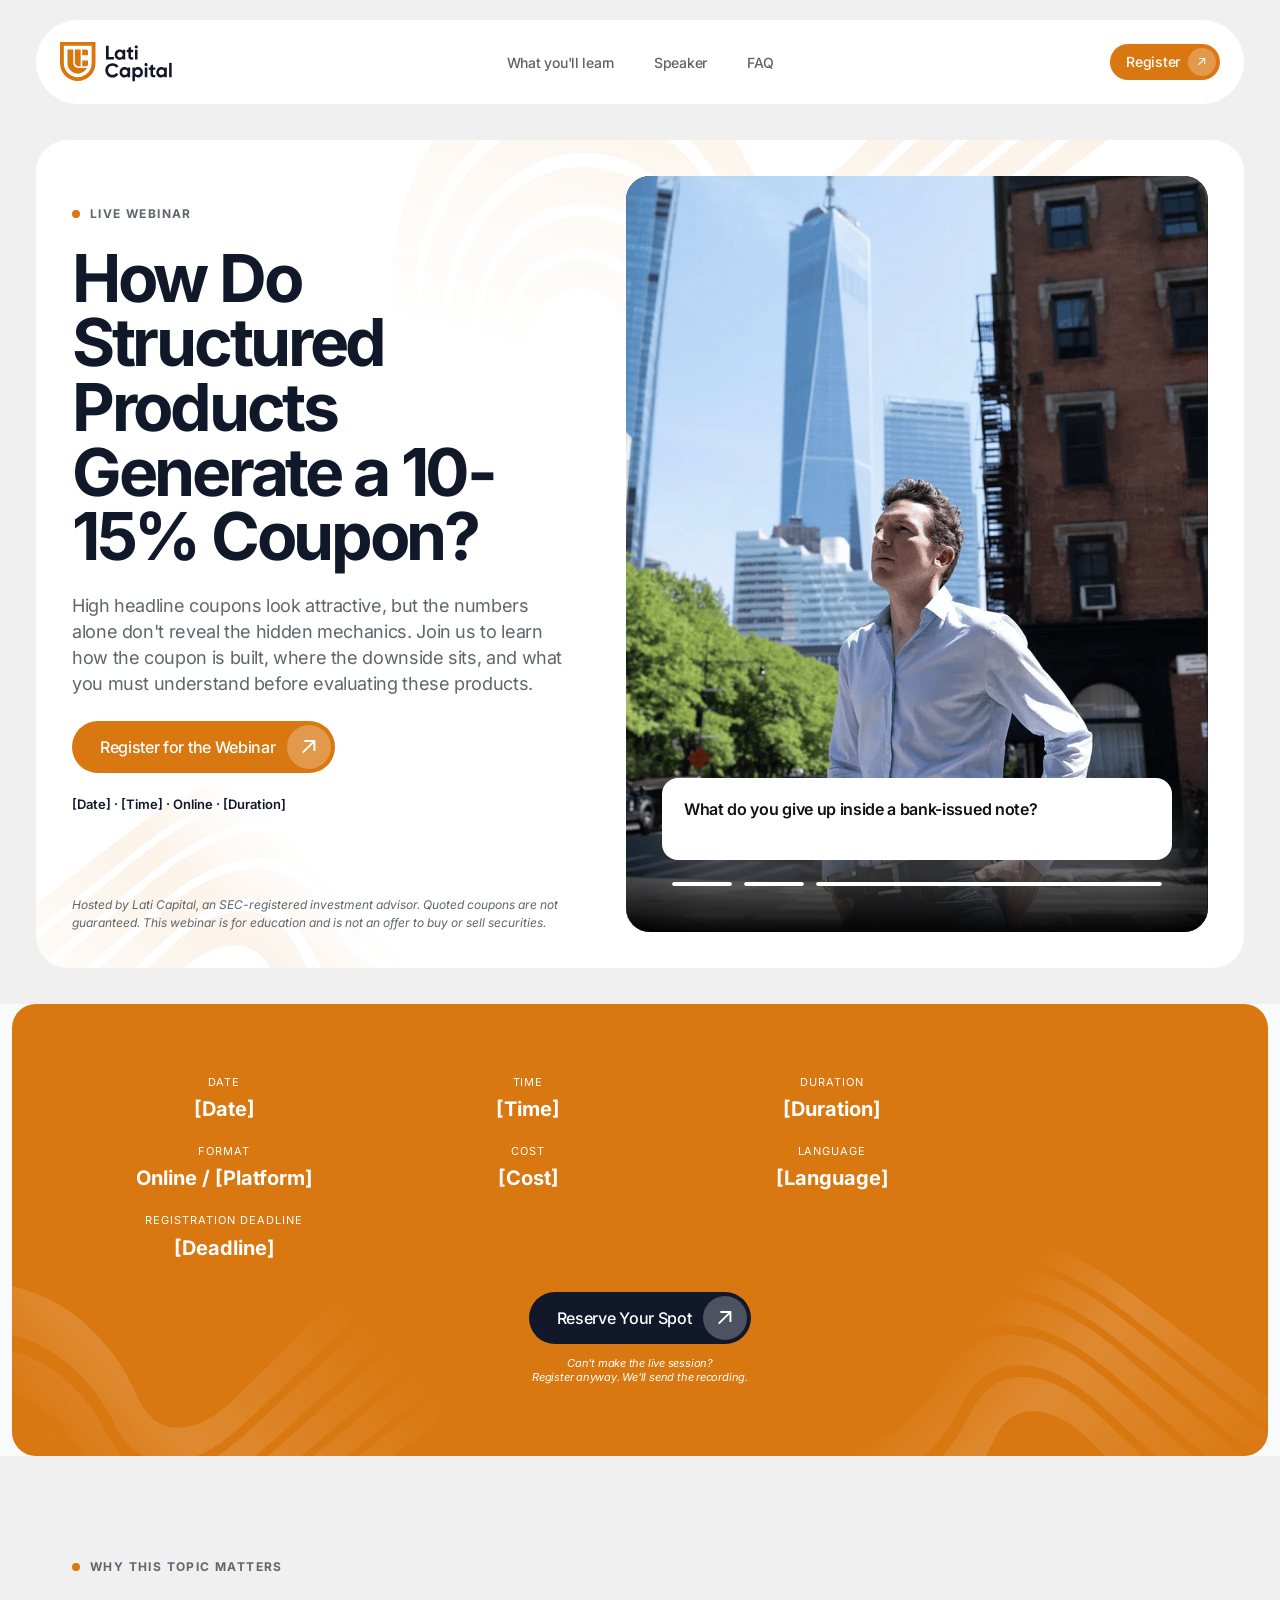
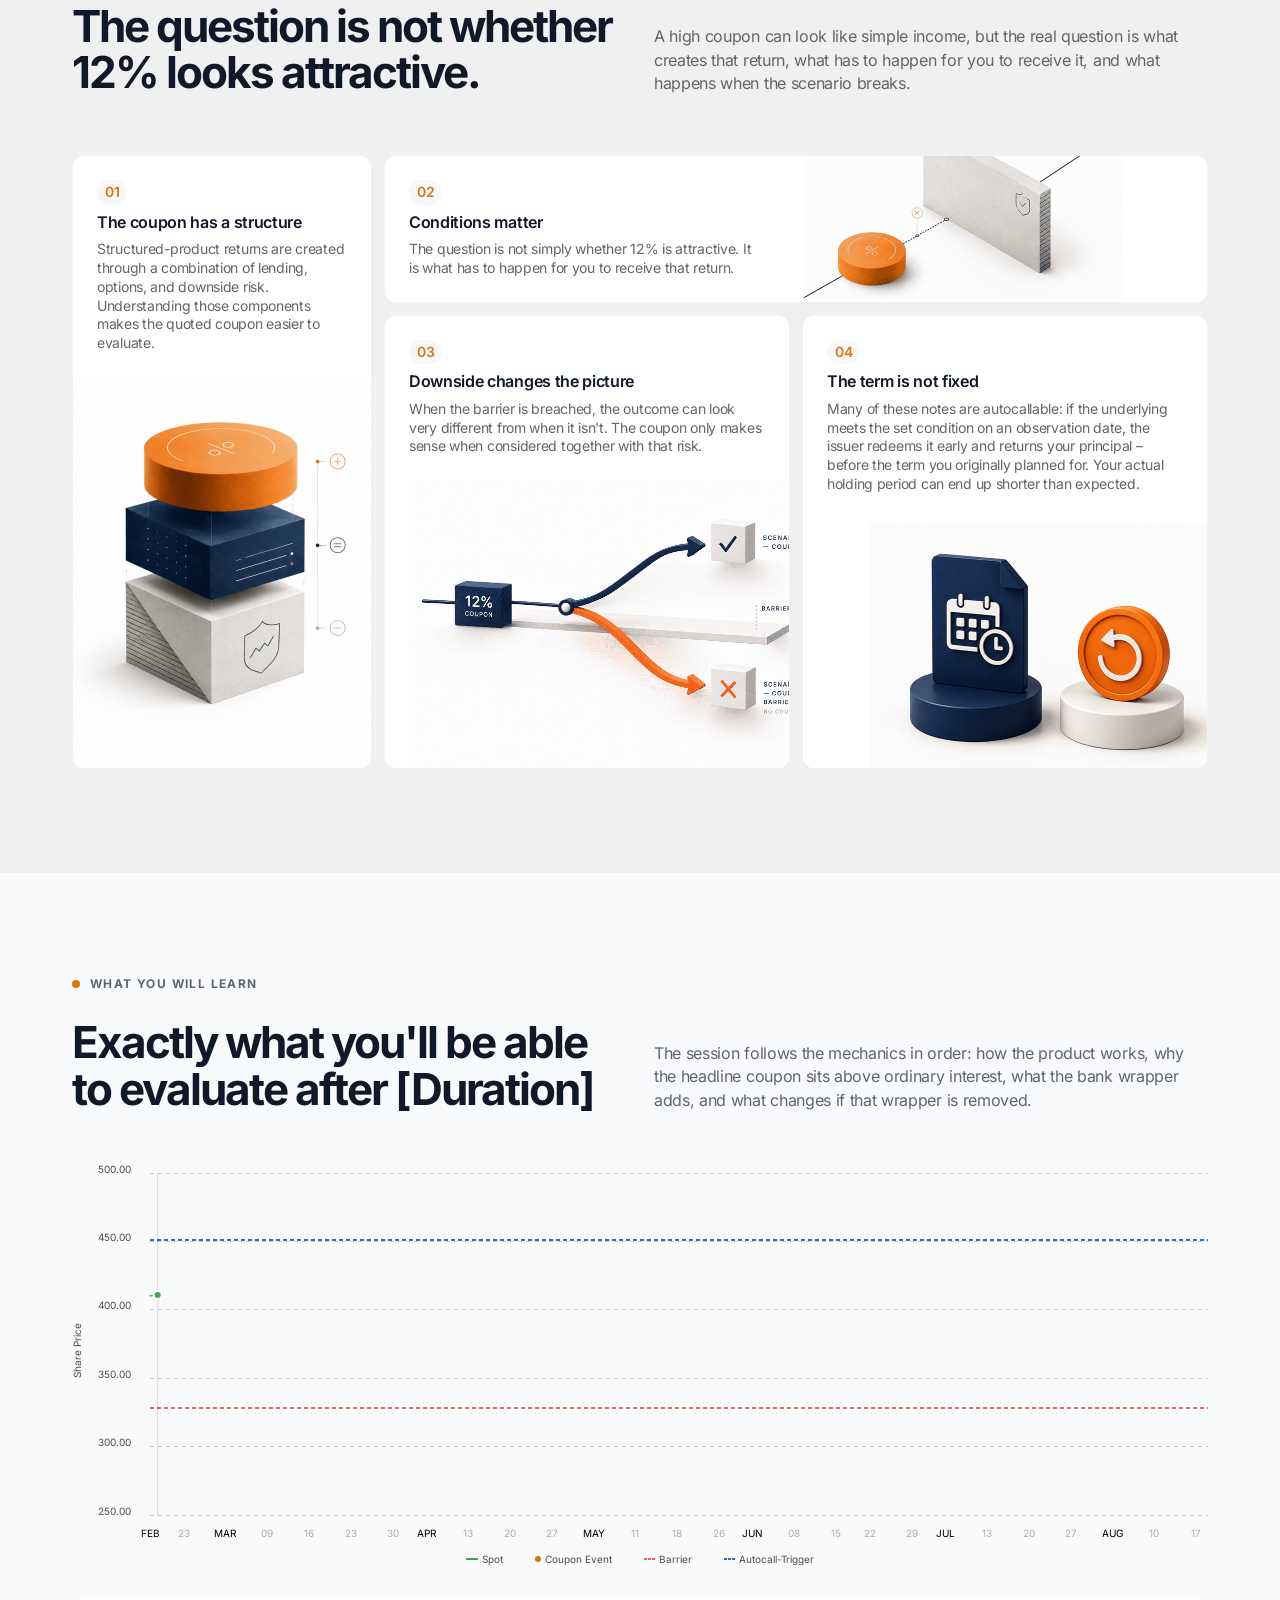
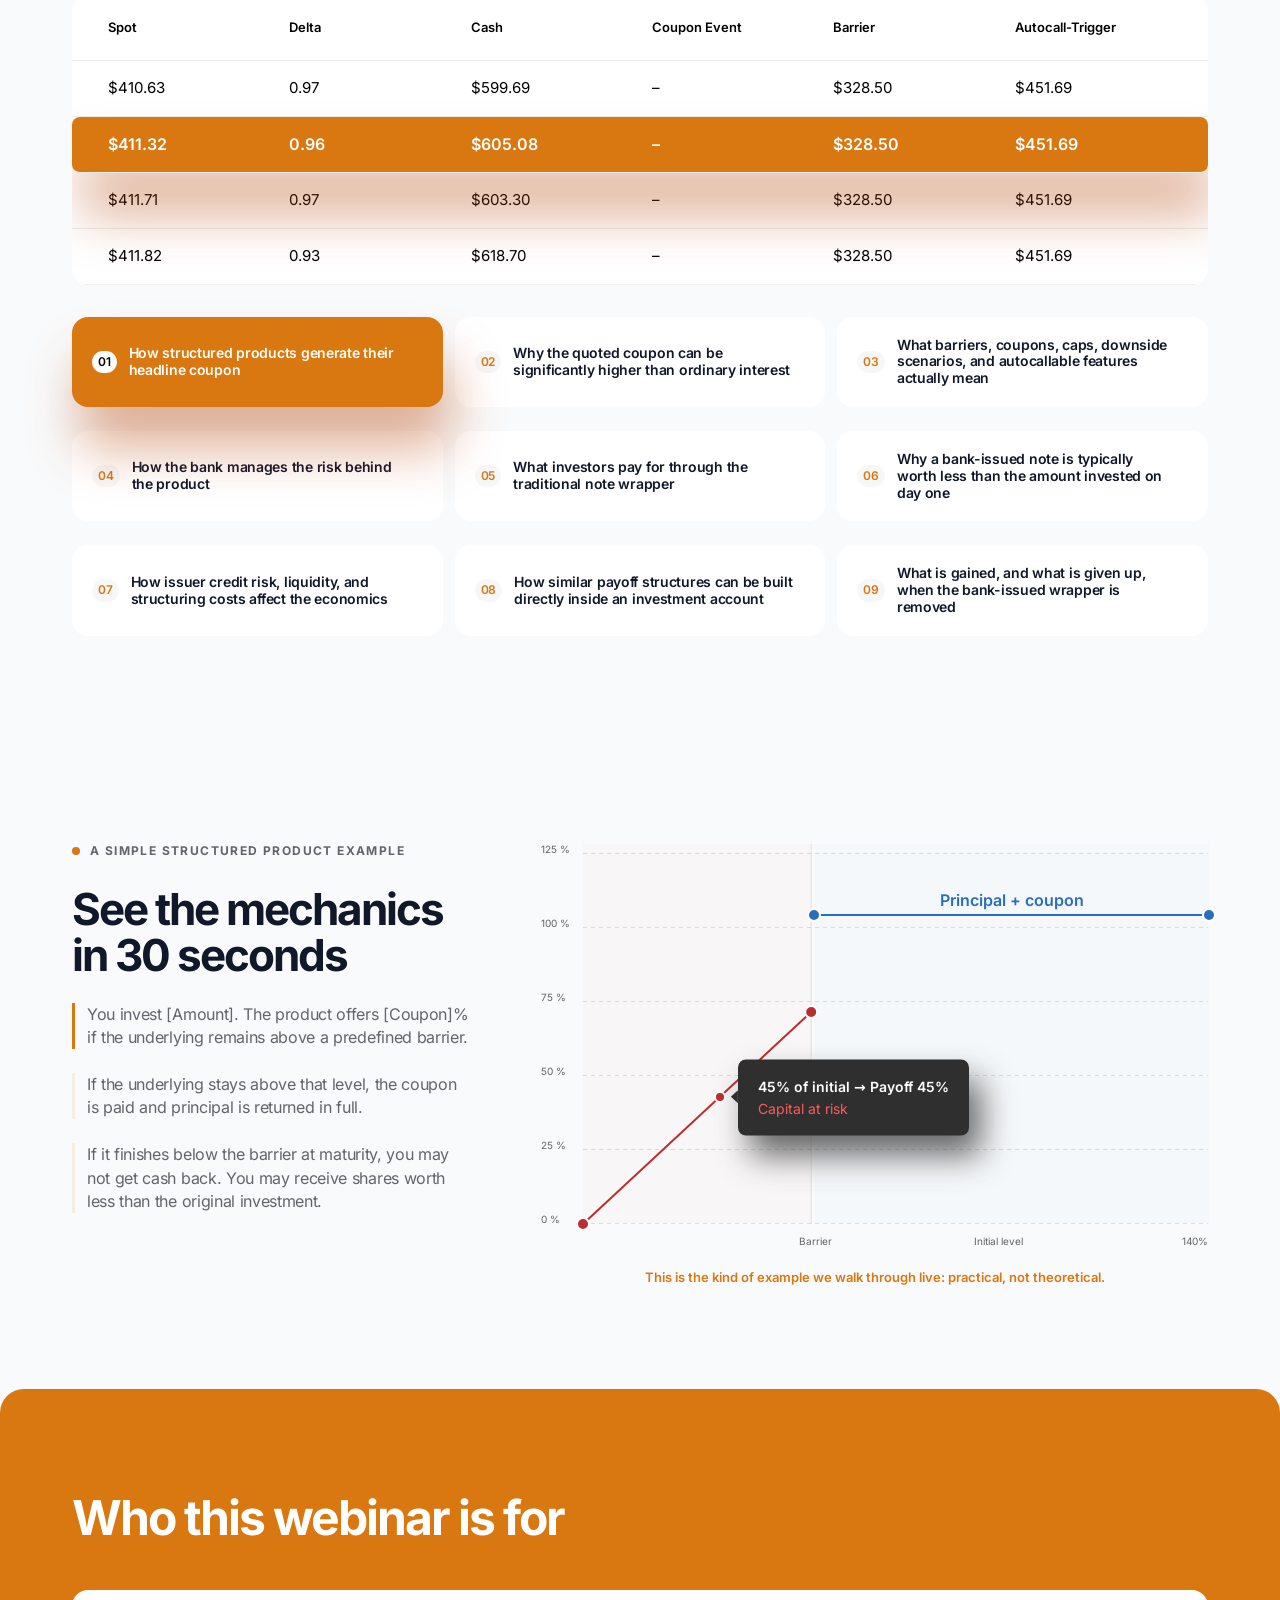
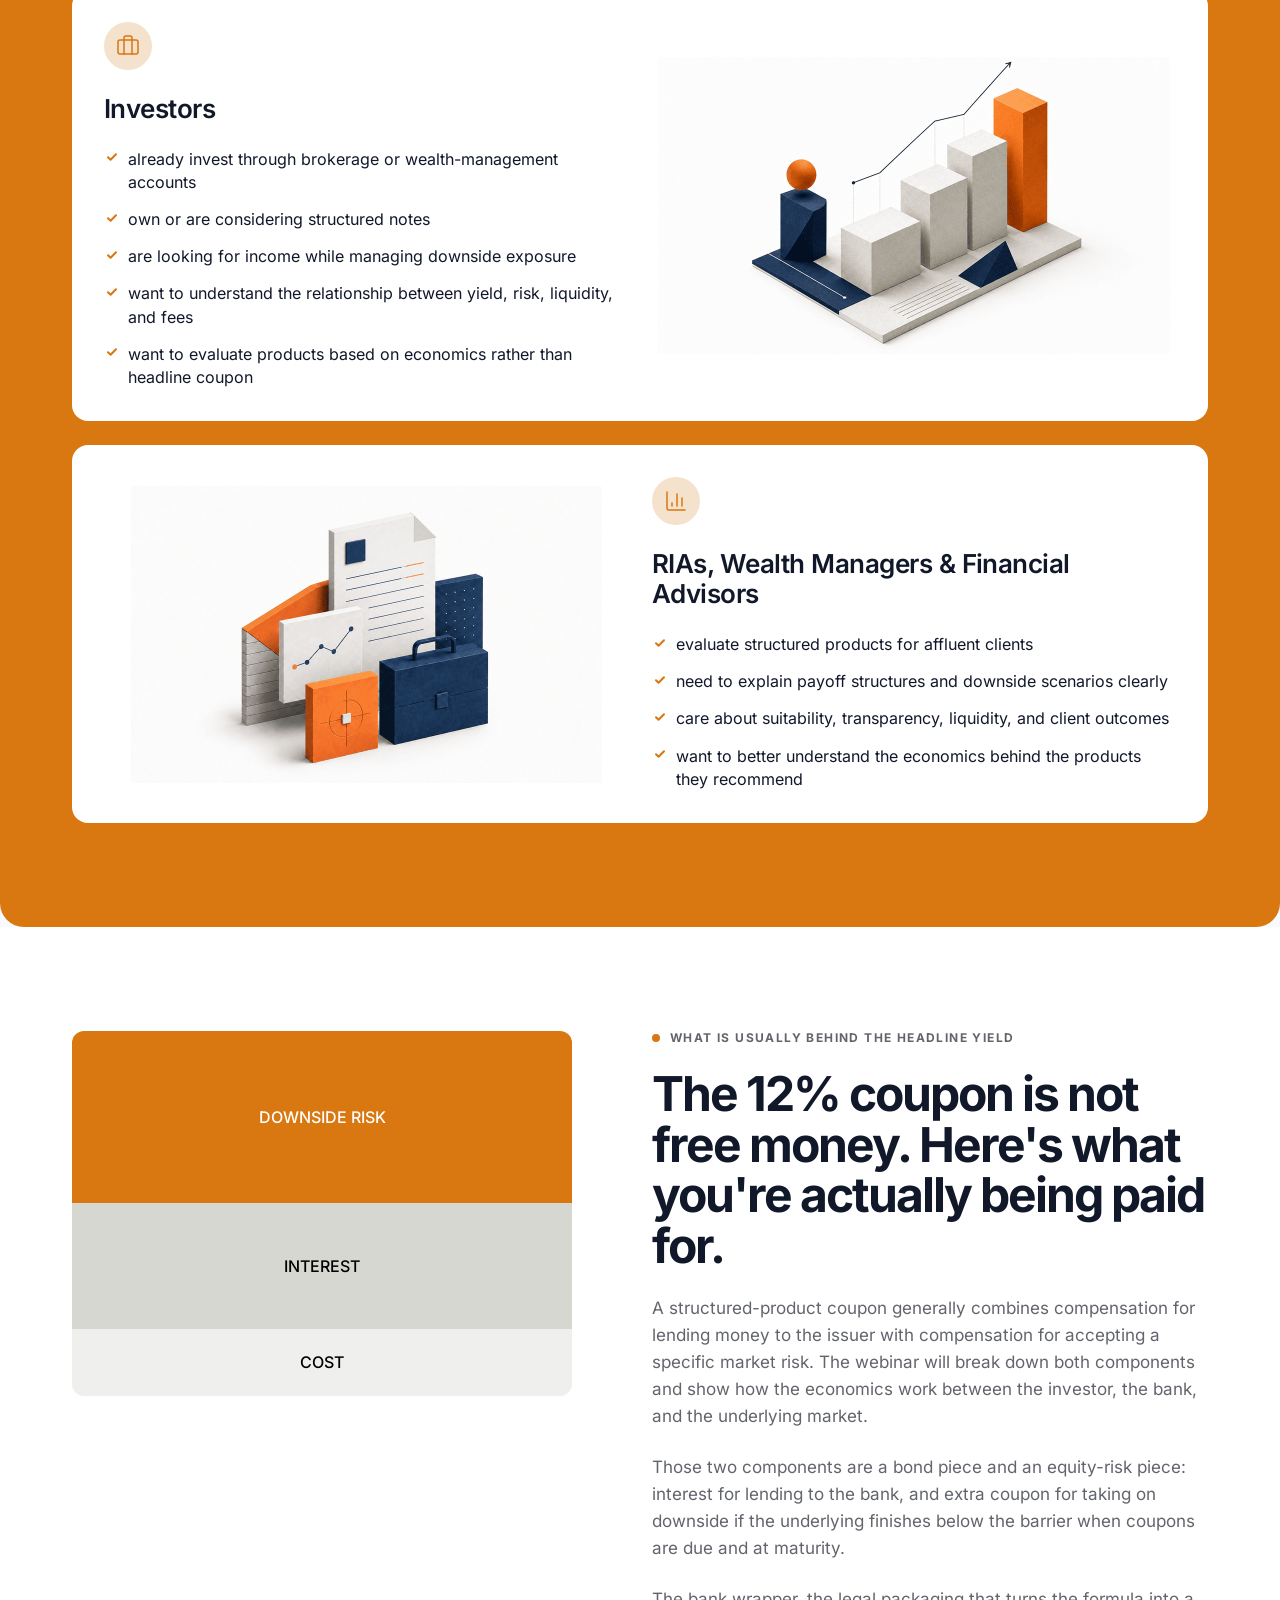
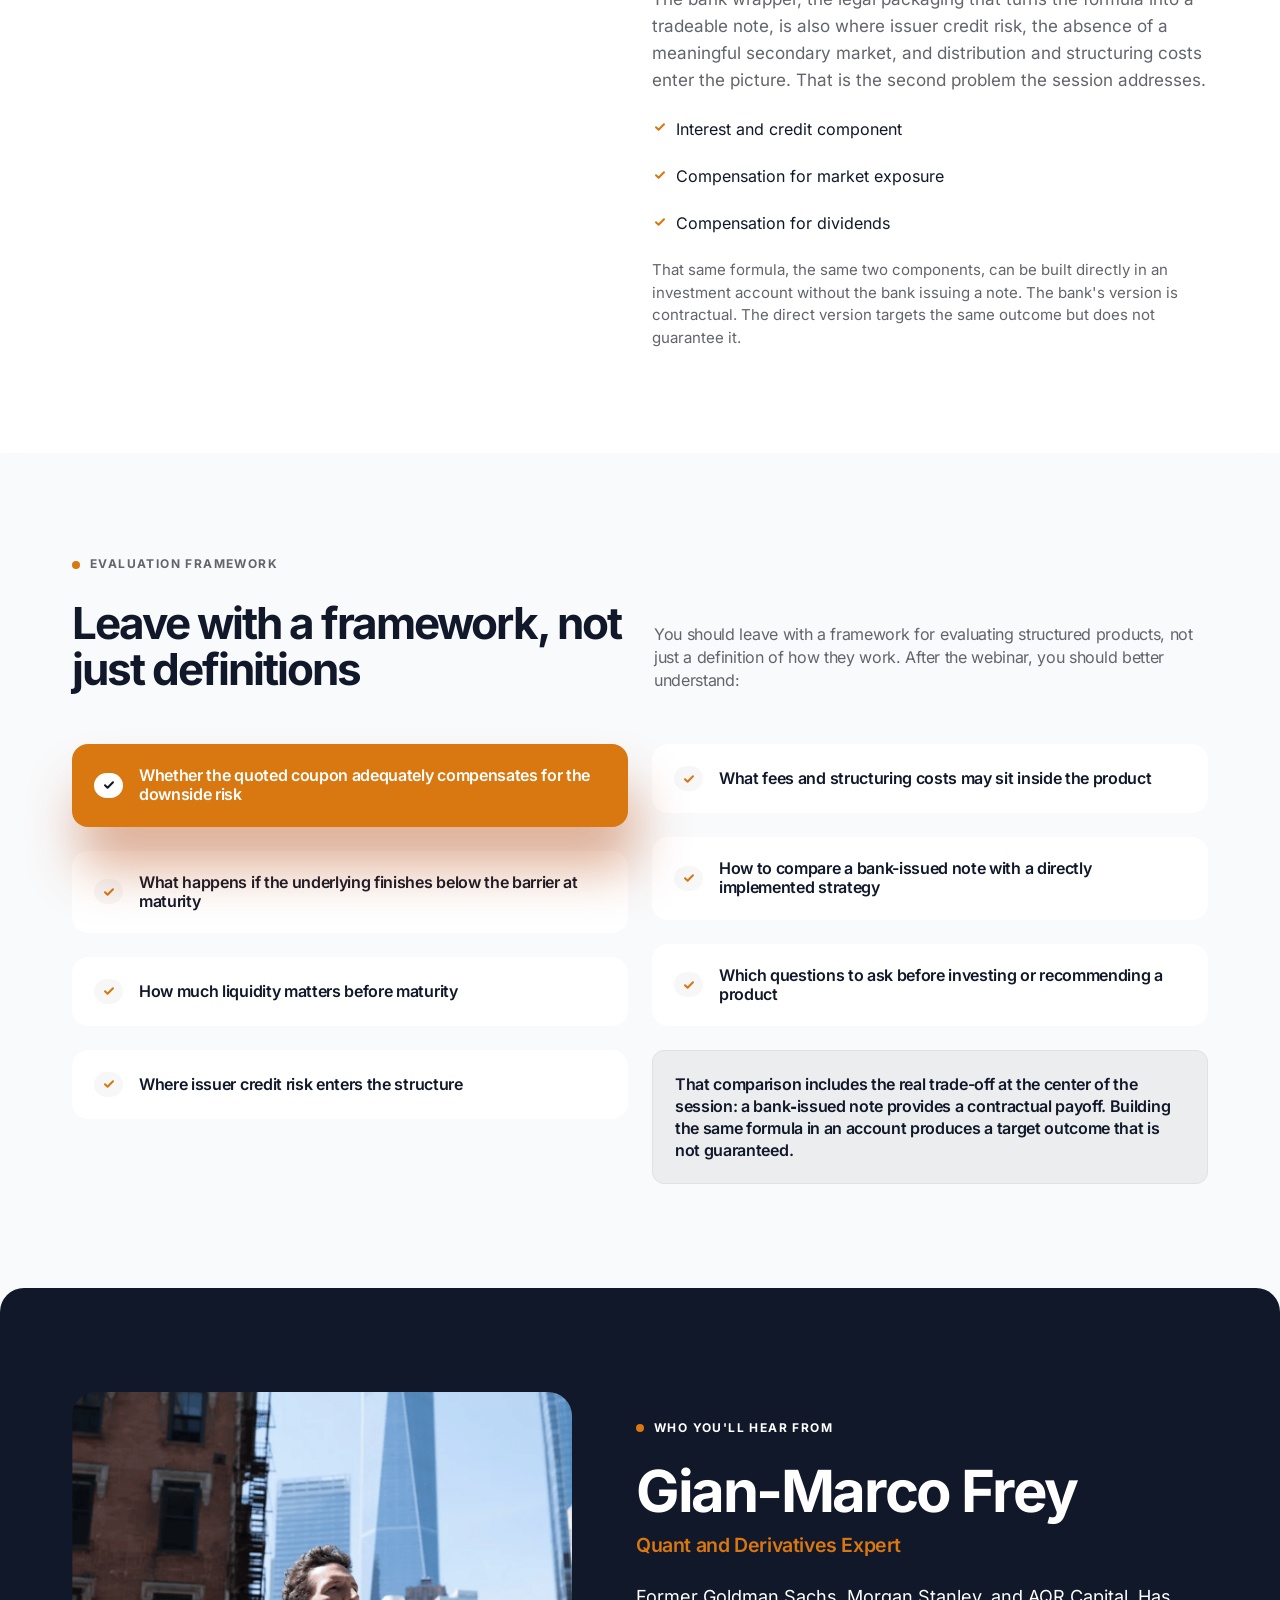
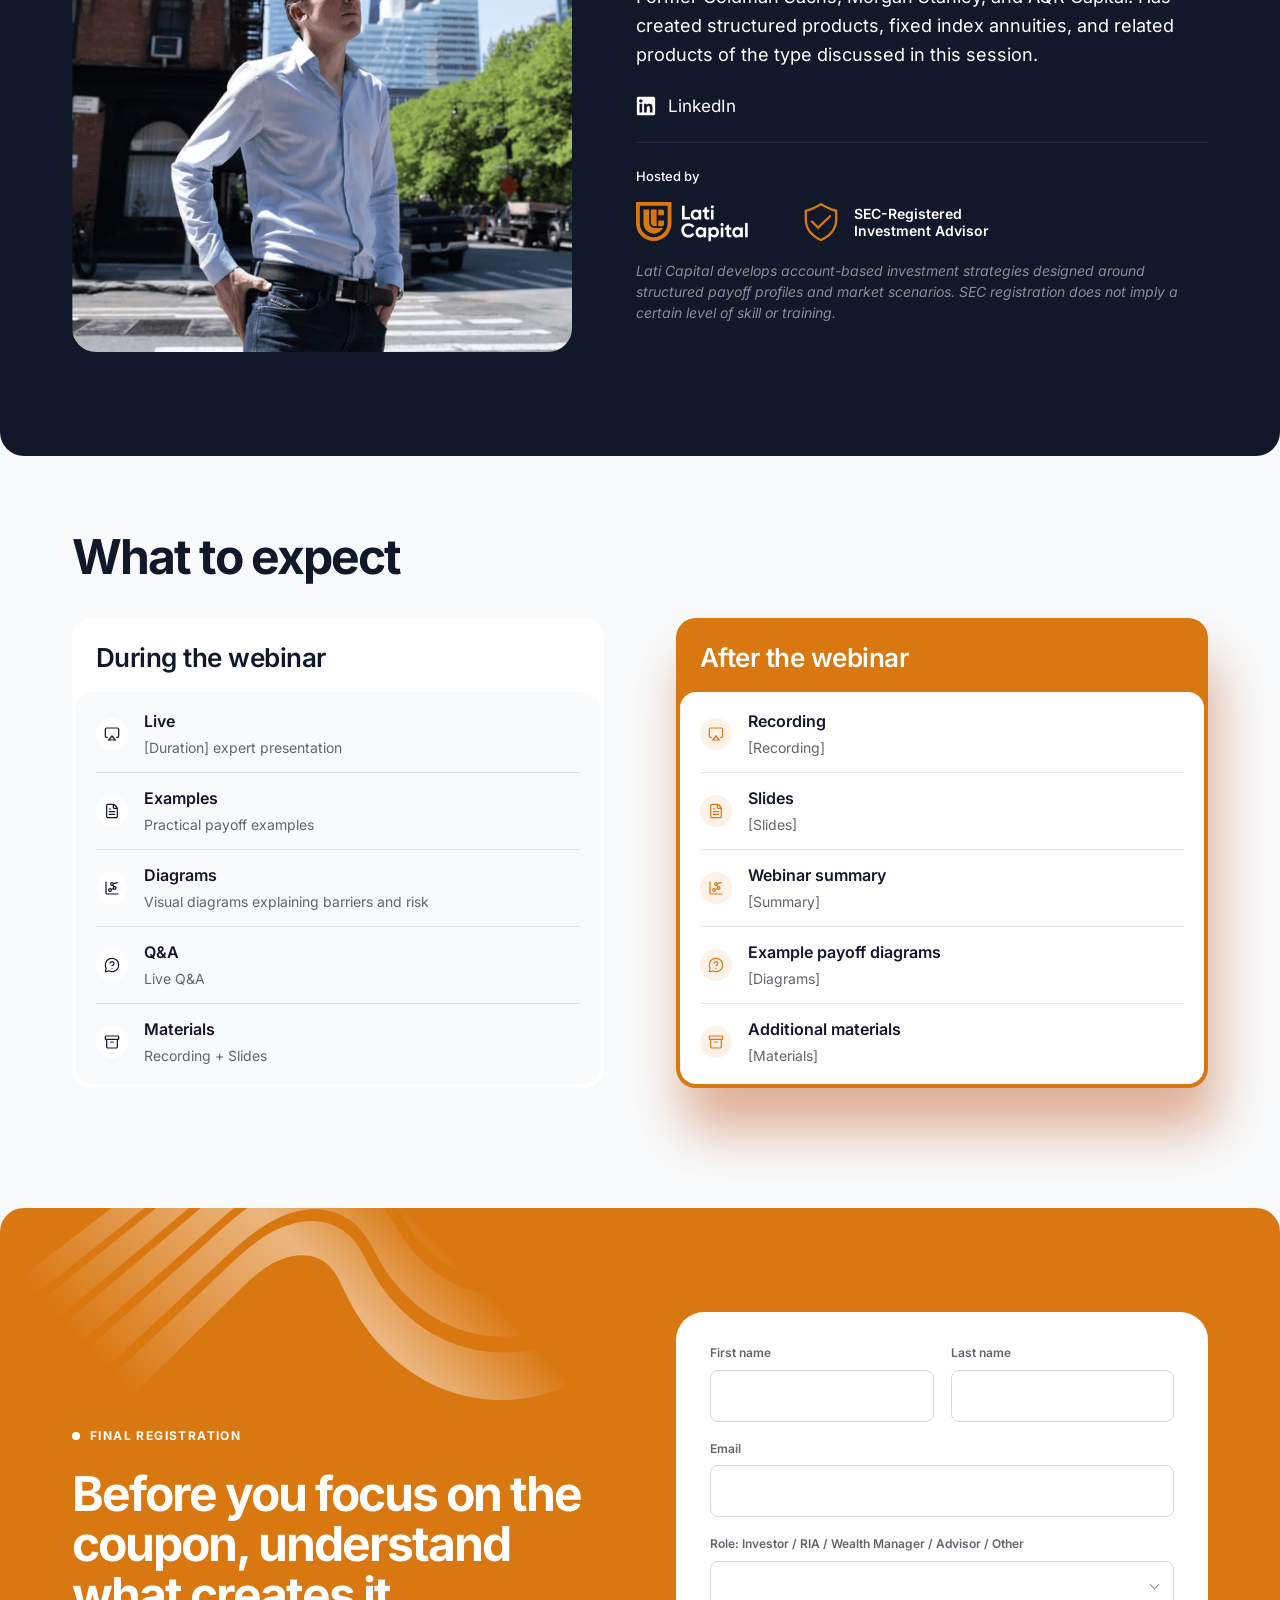
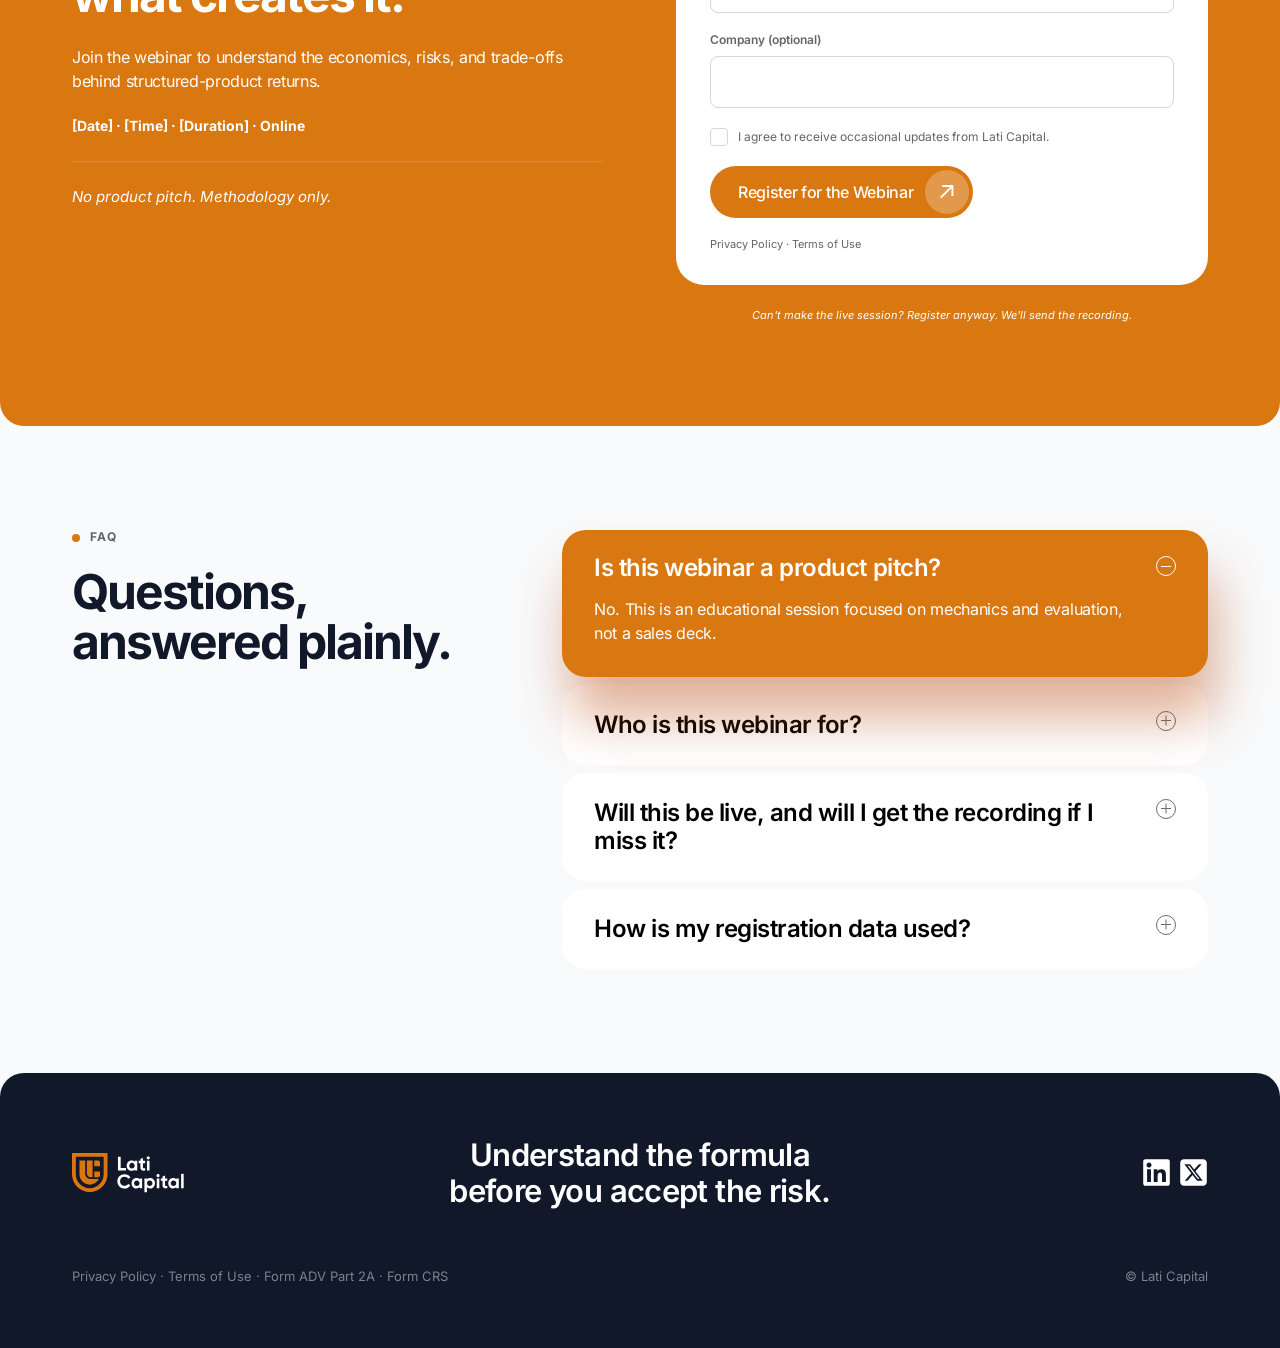
==== commit 447db712: "Final layout tweaks: FAQ and registration spacing on tablet/mobile - Registration: 72px vertical pad" ====
--- a/theme/index.html
+++ b/theme/index.html
@@ -11,21 +11,21 @@
   <link rel="preload" href="fonts/inter-latin.woff2" as="font" type="font/woff2" crossorigin>
   <link rel="preload" href="image/png/hero-image.png" as="image">
 
-  <link rel="stylesheet" href="style/base.css?v=14">
-  <link rel="stylesheet" href="style/header.css?v=14">
-  <link rel="stylesheet" href="style/hero.css?v=14">
-  <link rel="stylesheet" href="style/details.css?v=14">
-  <link rel="stylesheet" href="style/why.css?v=14">
-  <link rel="stylesheet" href="style/curriculum.css?v=14">
-  <link rel="stylesheet" href="style/payoff.css?v=14">
-  <link rel="stylesheet" href="style/audience.css?v=14">
-  <link rel="stylesheet" href="style/headline.css?v=14">
-  <link rel="stylesheet" href="style/framework.css?v=14">
-  <link rel="stylesheet" href="style/speaker.css?v=14">
-  <link rel="stylesheet" href="style/expect.css?v=14">
-  <link rel="stylesheet" href="style/register.css?v=14">
-  <link rel="stylesheet" href="style/faq.css?v=14">
-  <link rel="stylesheet" href="style/footer.css?v=14">
+  <link rel="stylesheet" href="style/base.css?v=15">
+  <link rel="stylesheet" href="style/header.css?v=15">
+  <link rel="stylesheet" href="style/hero.css?v=15">
+  <link rel="stylesheet" href="style/details.css?v=15">
+  <link rel="stylesheet" href="style/why.css?v=15">
+  <link rel="stylesheet" href="style/curriculum.css?v=15">
+  <link rel="stylesheet" href="style/payoff.css?v=15">
+  <link rel="stylesheet" href="style/audience.css?v=15">
+  <link rel="stylesheet" href="style/headline.css?v=15">
+  <link rel="stylesheet" href="style/framework.css?v=15">
+  <link rel="stylesheet" href="style/speaker.css?v=15">
+  <link rel="stylesheet" href="style/expect.css?v=15">
+  <link rel="stylesheet" href="style/register.css?v=15">
+  <link rel="stylesheet" href="style/faq.css?v=15">
+  <link rel="stylesheet" href="style/footer.css?v=15">
 
   <script>document.documentElement.classList.add("js");</script>
 </head>
@@ -924,8 +924,8 @@
     </div>
   </footer>
 
-  <script src="js/chart-data.js?v=14" defer></script>
-  <script src="js/main.js?v=14" defer></script>
+  <script src="js/chart-data.js?v=15" defer></script>
+  <script src="js/main.js?v=15" defer></script>
 </body>
 
 </html>
--- a/theme/style/register.css
+++ b/theme/style/register.css
@@ -284,8 +284,8 @@
    ========================================================================== */
 @media (max-width: 1199px) {
   .register {
-    padding-top: 68px;
-    padding-bottom: 64px;
+    padding-top: 72px;
+    padding-bottom: 72px;
   }
 
   .register__inner {
@@ -359,12 +359,18 @@
   }
 
   .check {
+    align-items: center;
+    gap: 8px;
+  }
+
+  .register__after {
+    font-size: 10.5px;
+  }
+}
+
+@media (max-width: 420px) {
+  .check {
     flex-direction: column;
     align-items: flex-start;
-    gap: 12px;
-  }
-
-  .register__after {
-    font-size: 10.5px;
   }
 }
--- a/theme/style/faq.css
+++ b/theme/style/faq.css
@@ -183,8 +183,8 @@
 
 @media (max-width: 767px) {
   .faq {
-    padding-top: 48px;
-    padding-bottom: 48px;
+    padding-top: 52px;
+    padding-bottom: 52px;
   }
 
   .faq__inner {
